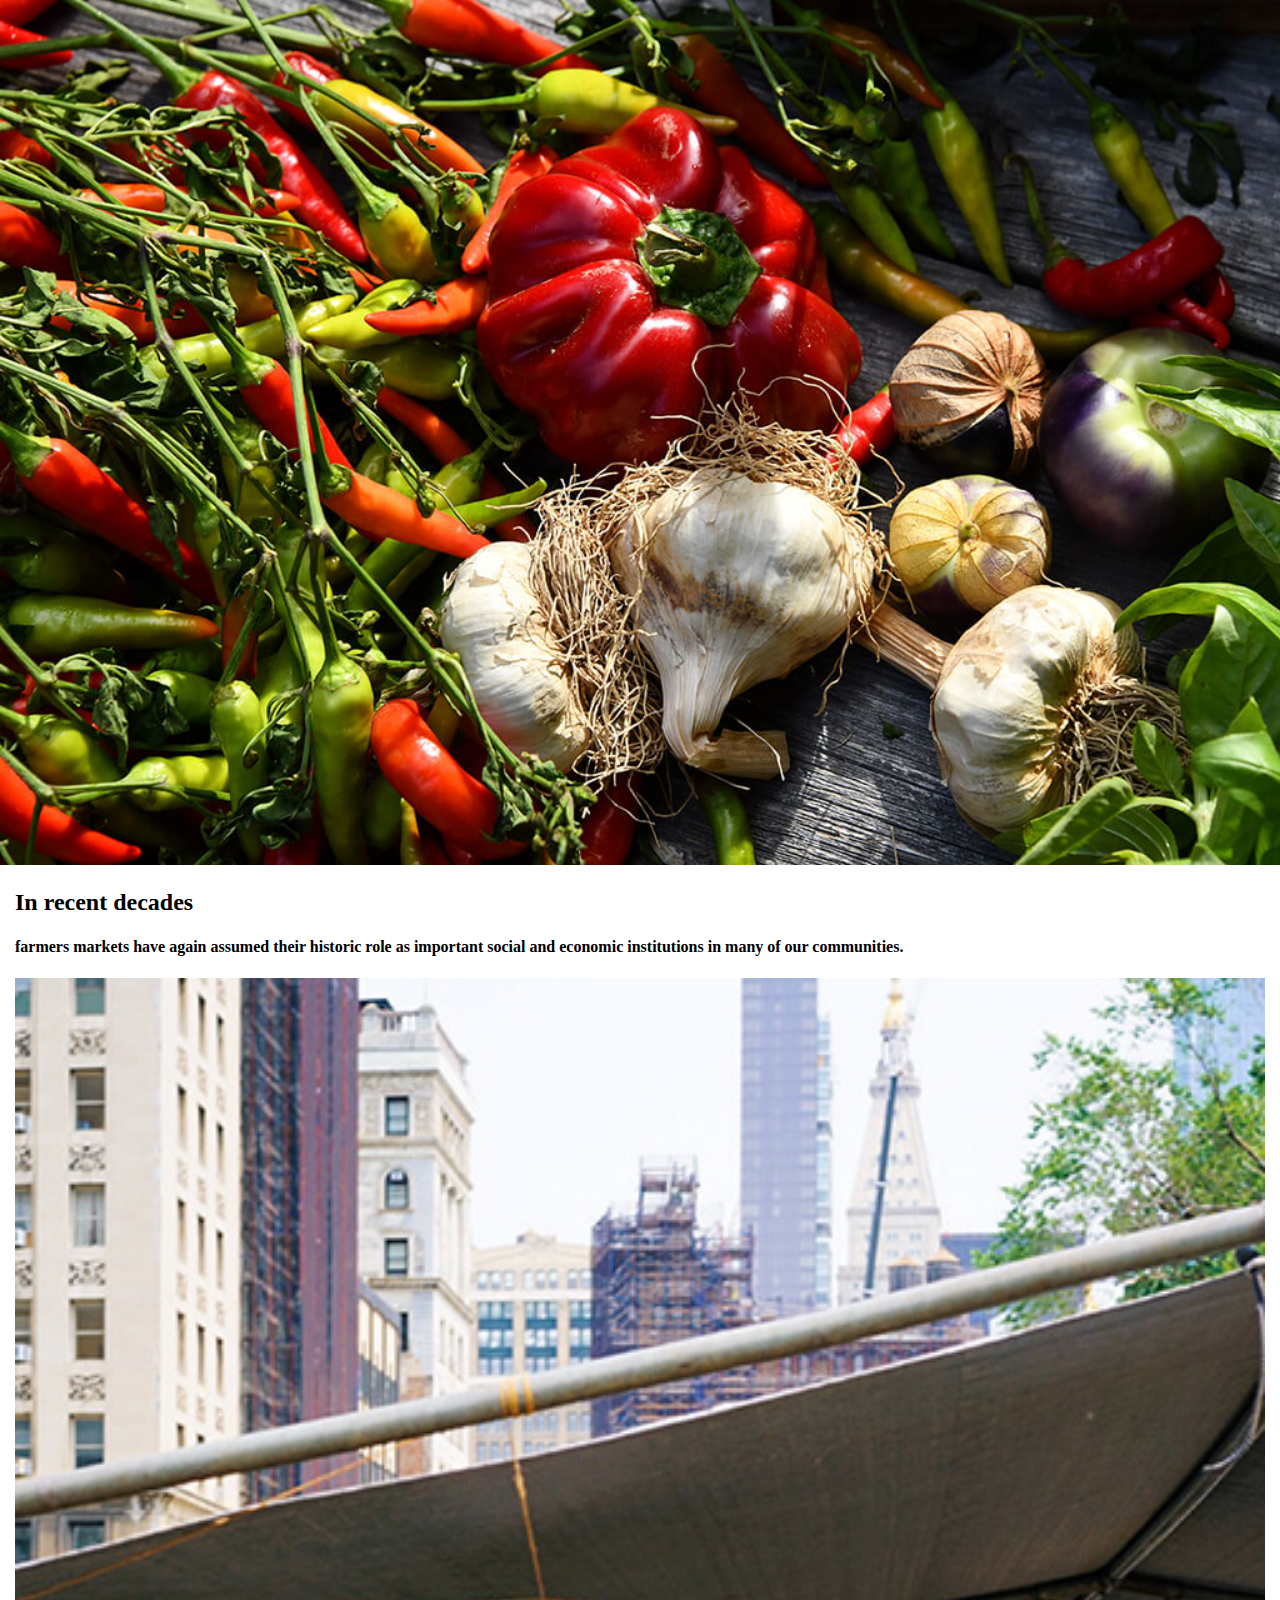
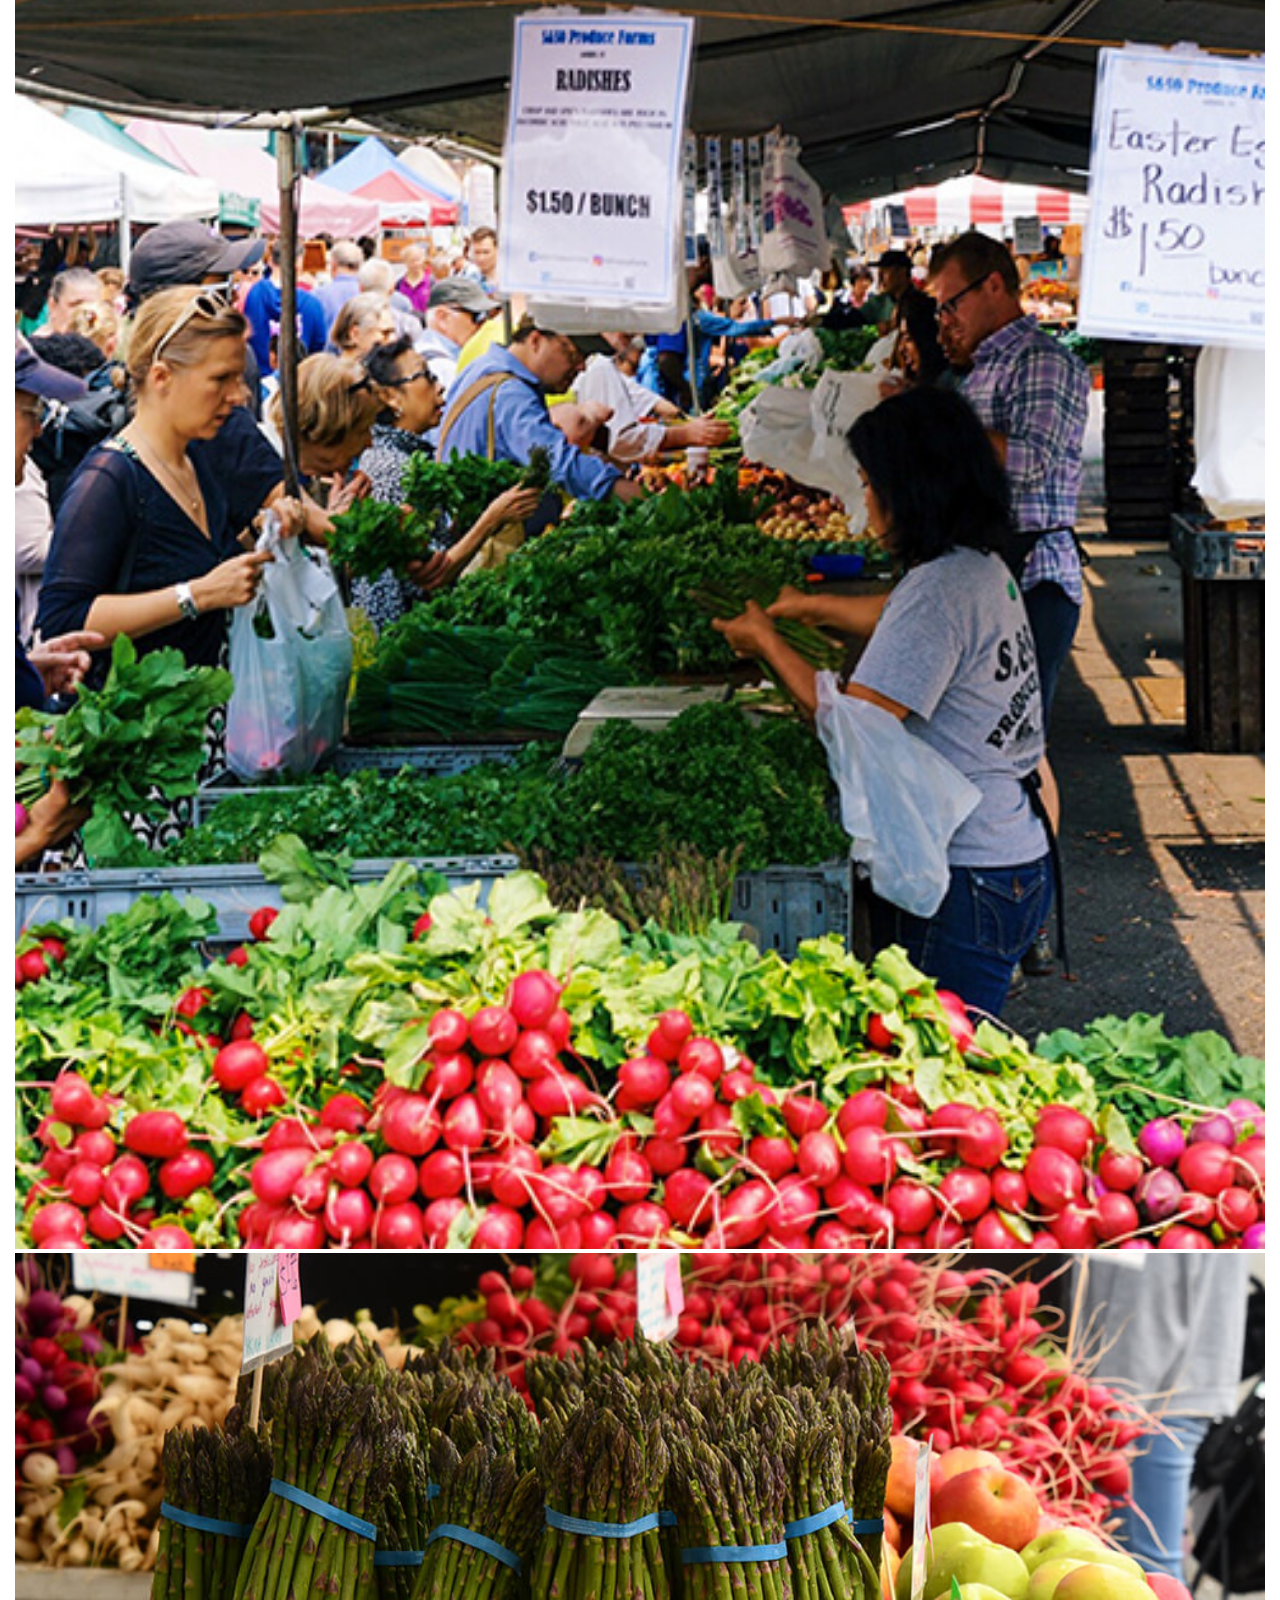
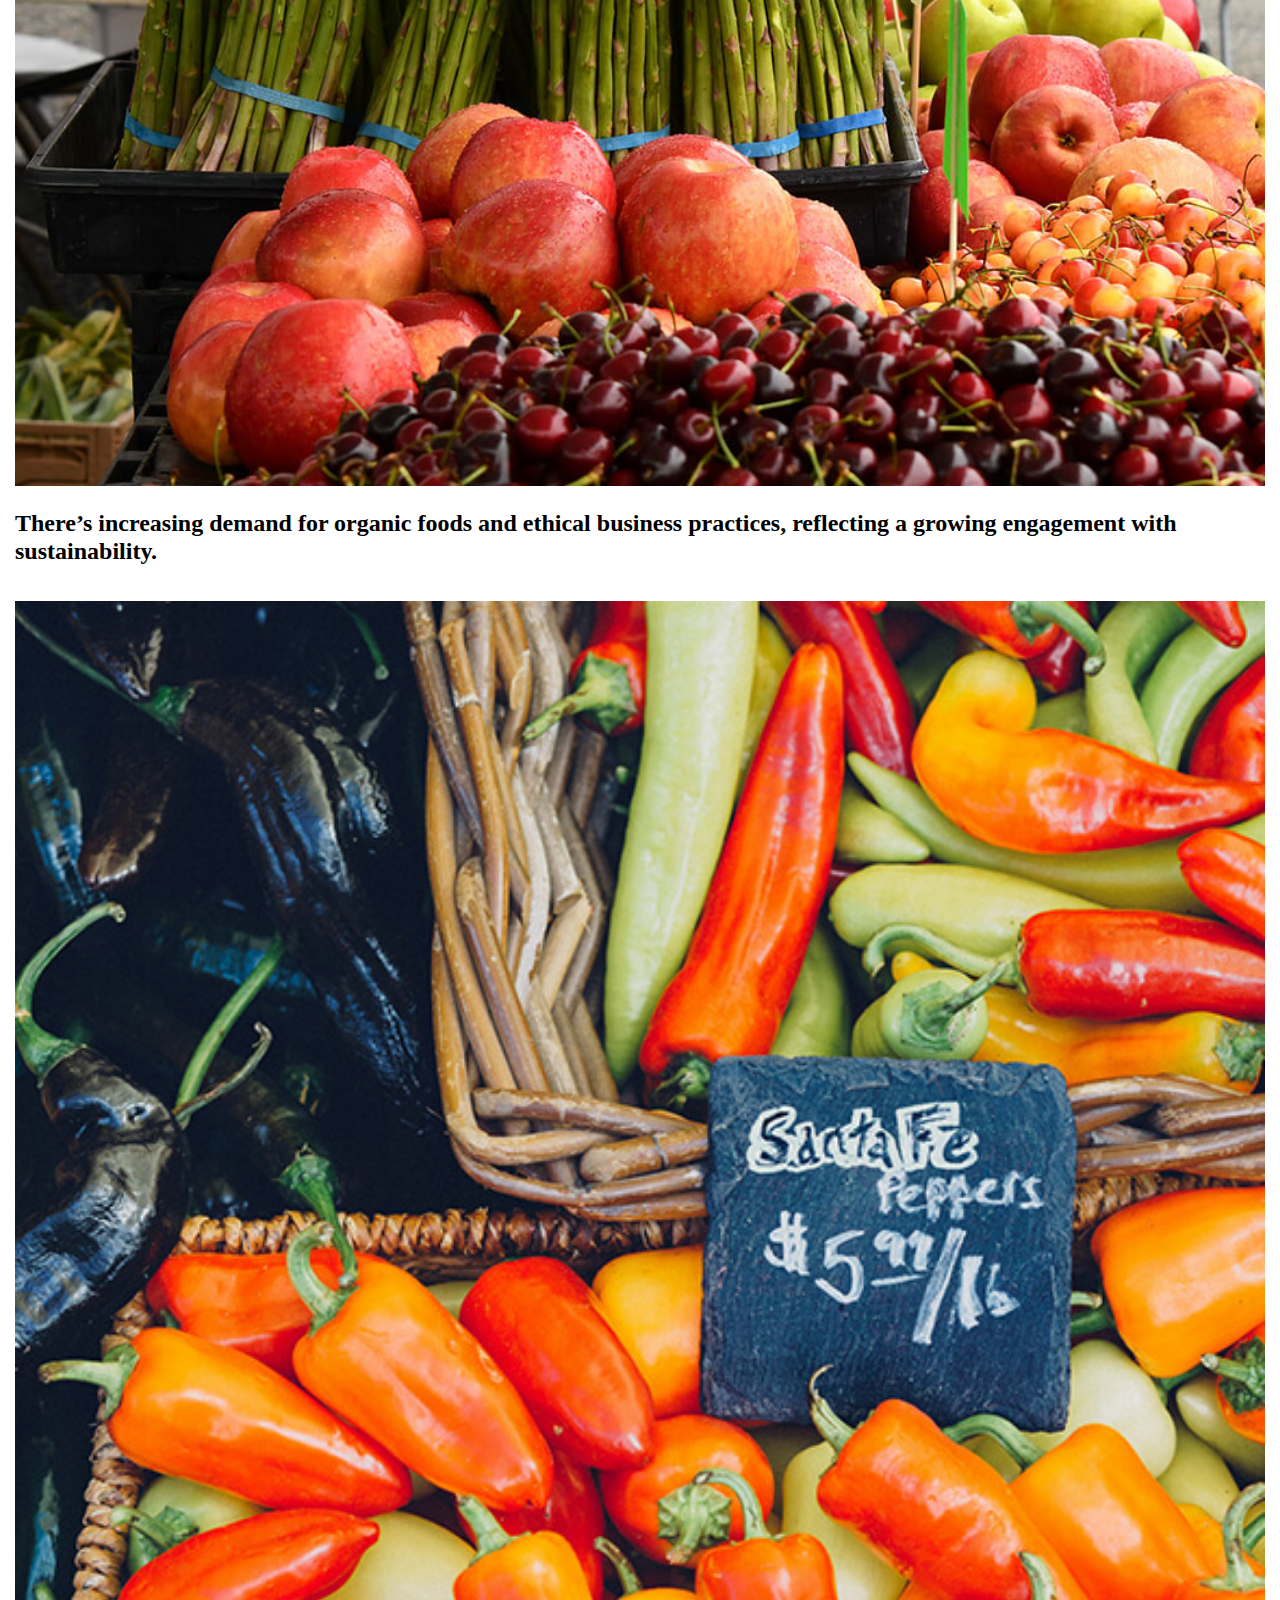
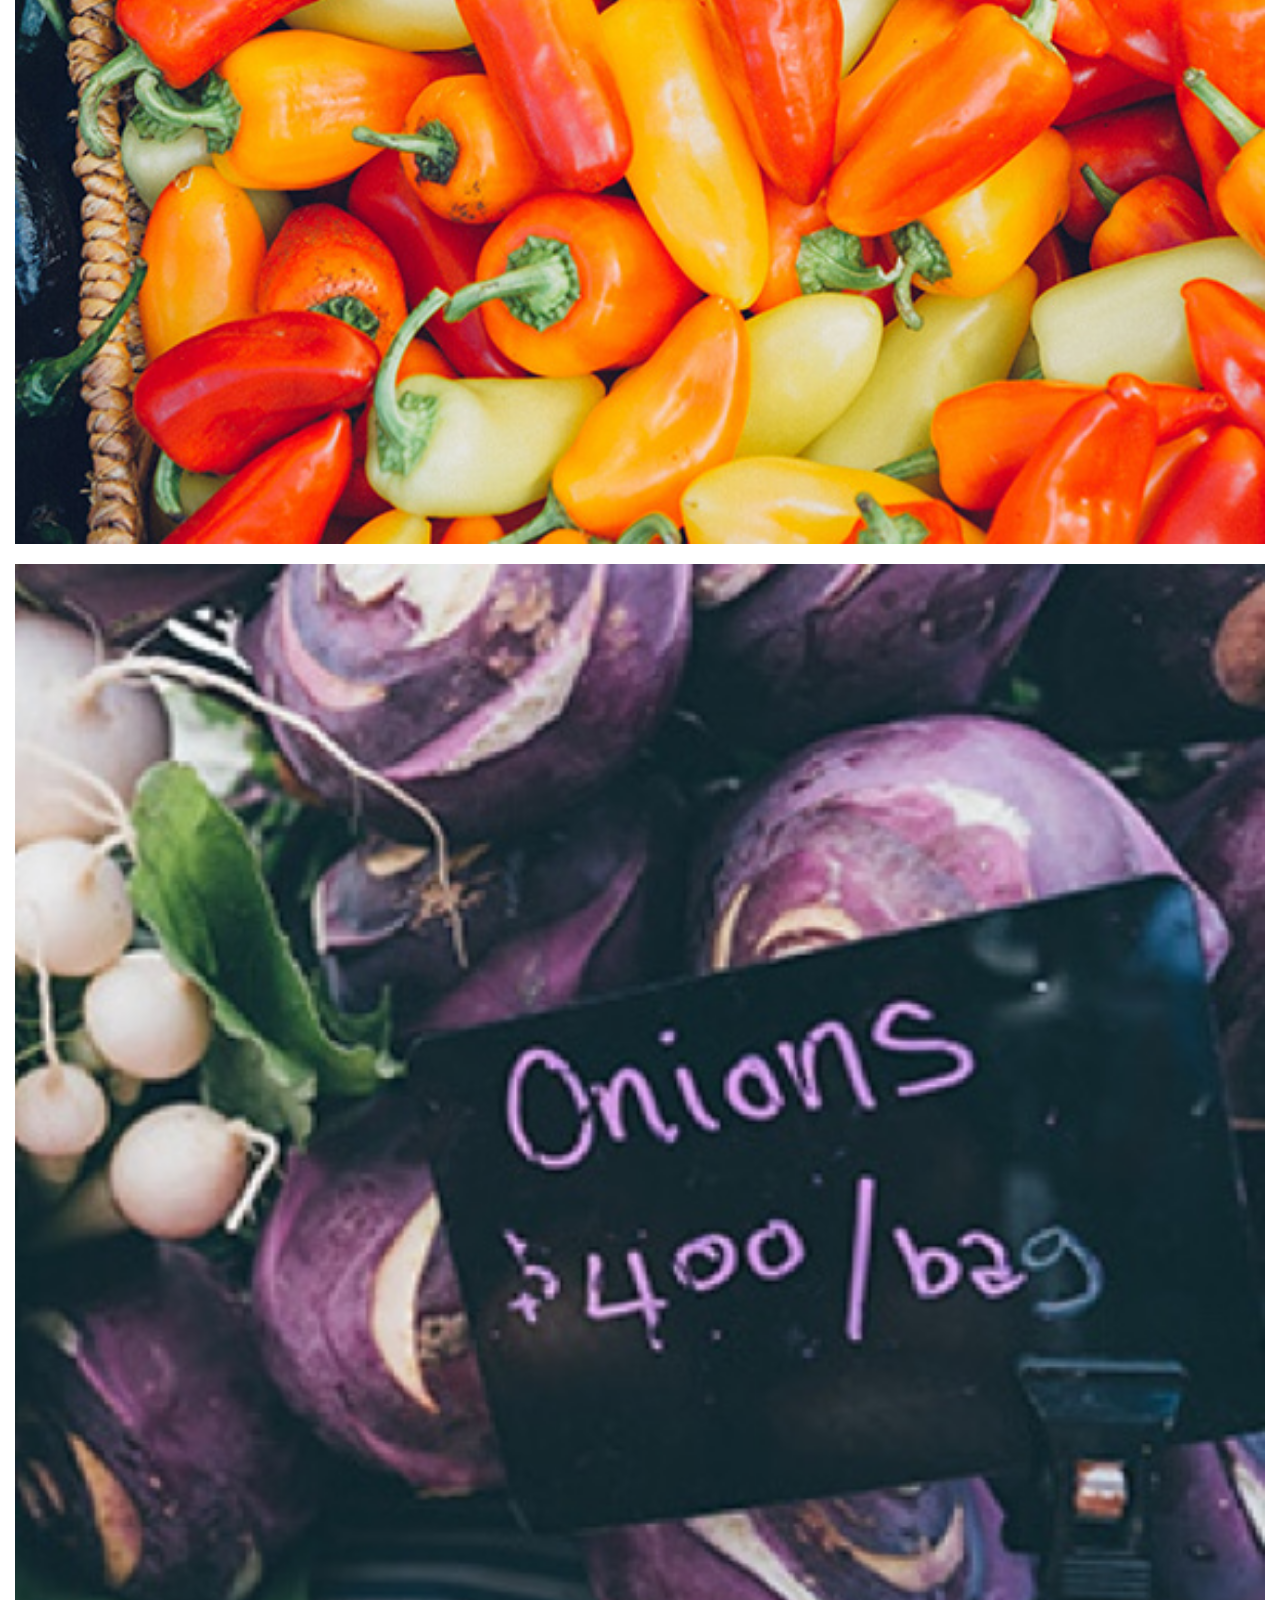
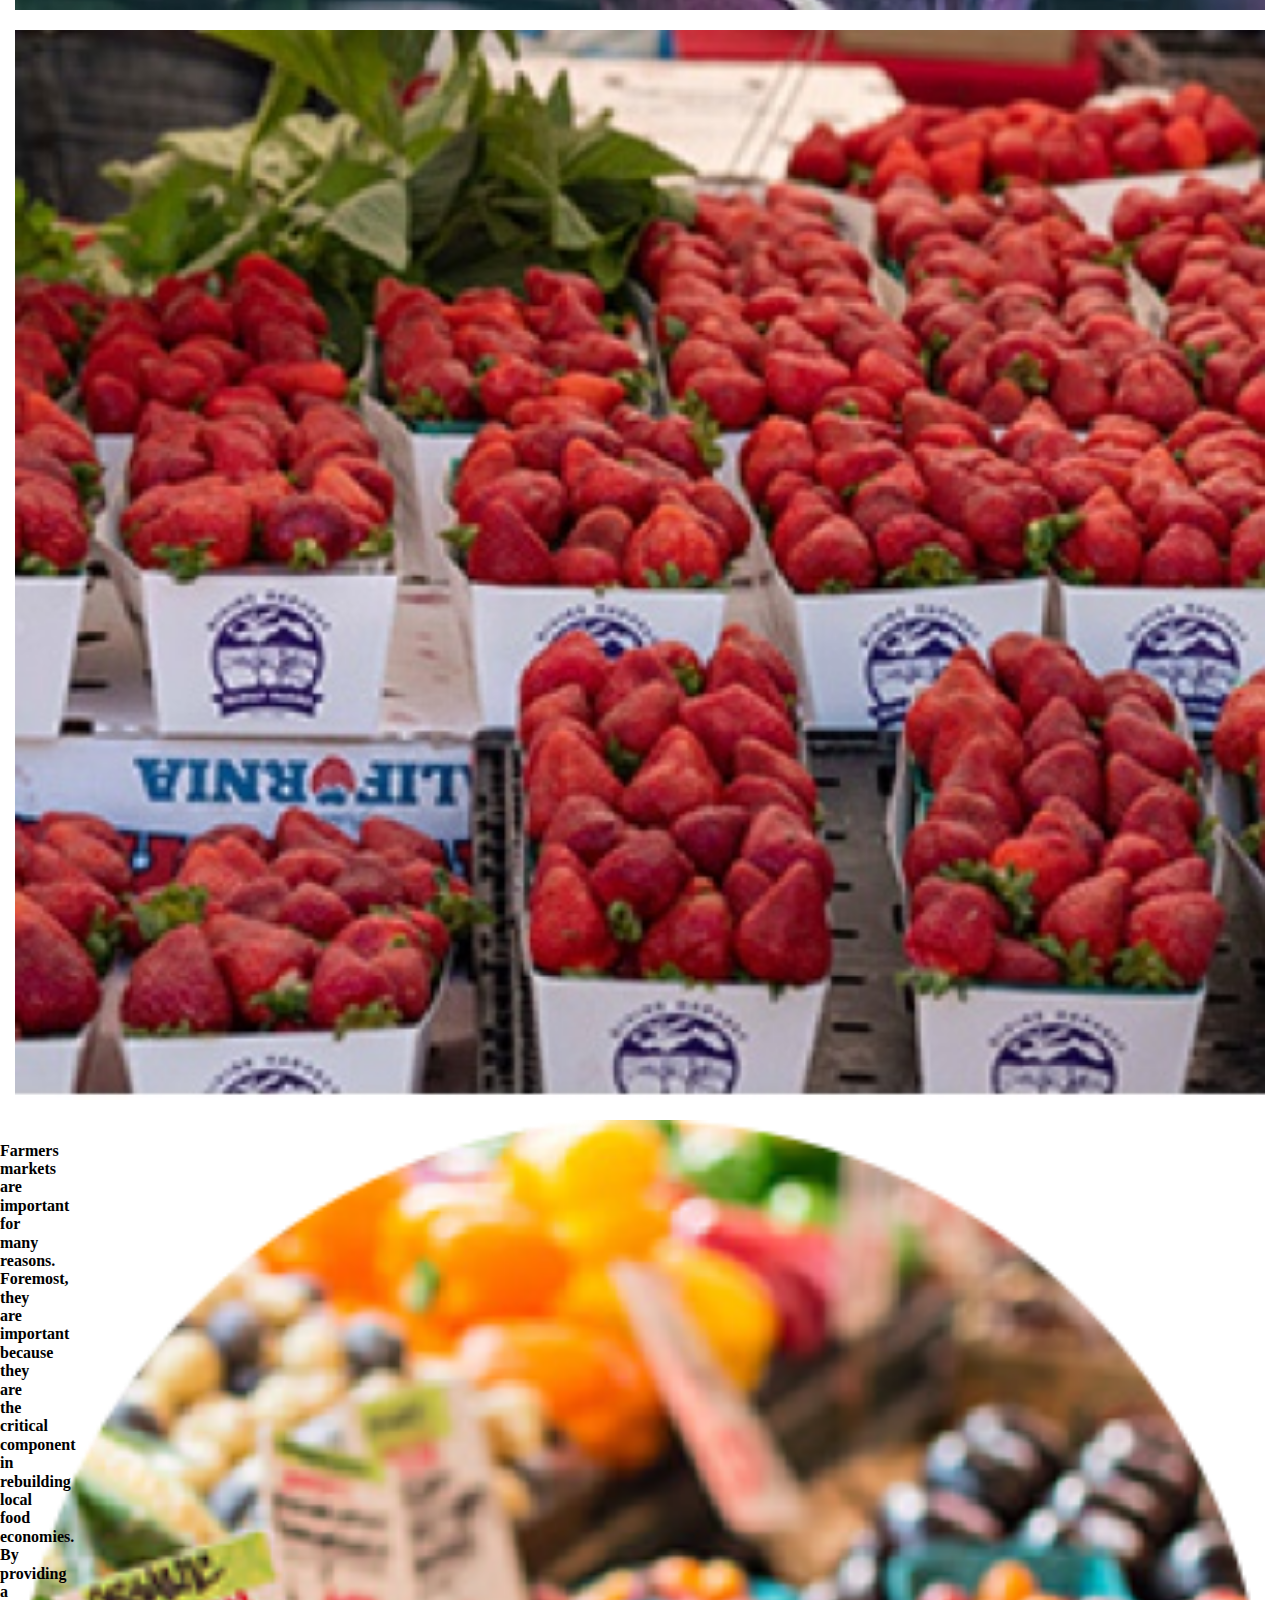
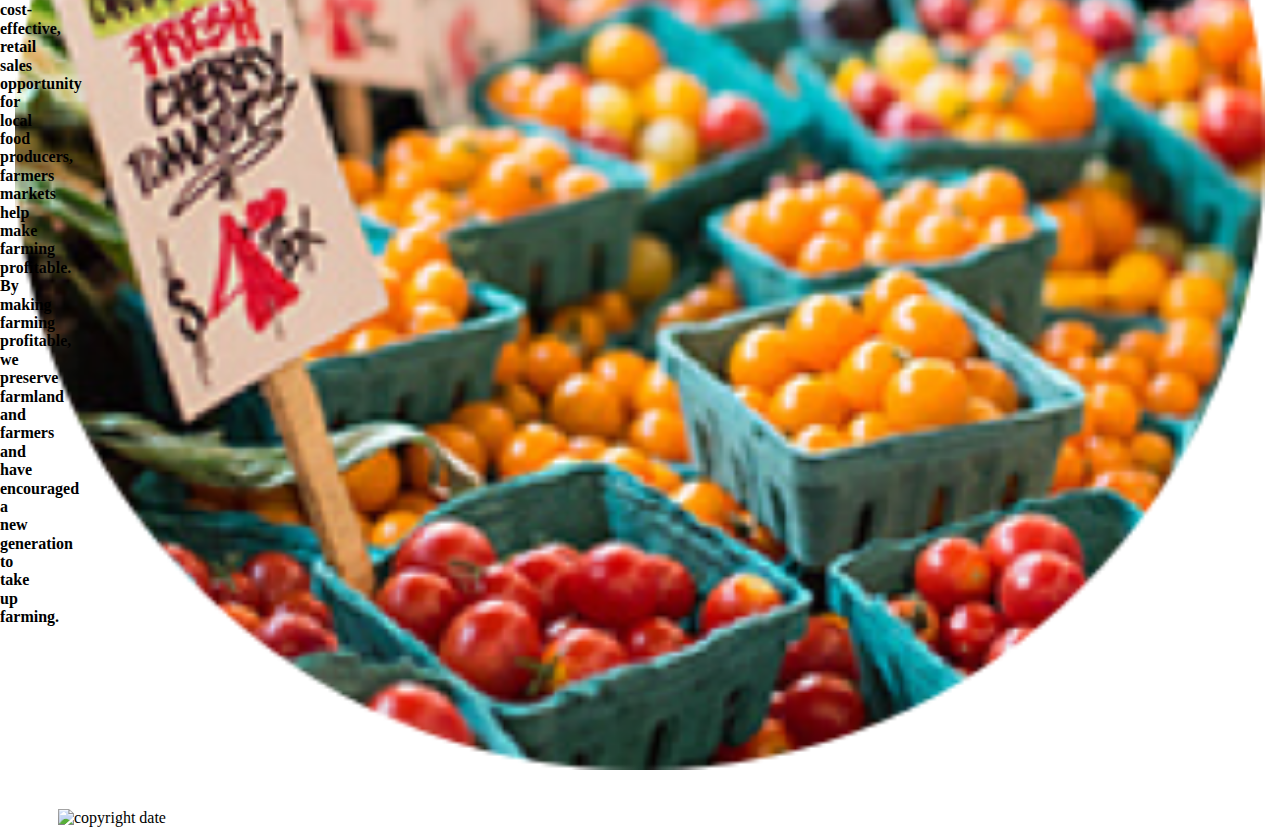
==== deploy/index.html @ 1a835f21 "updated base file" ====
<!DOCTYPE html>
<html lang="en">

<head>
    <meta charset="UTF-8">
    <meta name="viewport" content="width=device-width, initial-scale=1.0">
    <meta http-equiv="X-UA-Compatible" content="ie=edge">
    <link rel="stylesheet" href="css/styles.css">
    <title>Week 2 In-Class Demo</title>
</head>

<body>
    <section id="section-1">
    
            <img src="img/section-1/veggies.png" alt="peppers and onions in box">
    
    </section>
    
    <section id="section-2">
            <div id="section-2-content">
                <section>
                    <h2>In recent decades</h2>
                    <h4>farmers markets have again assumed their historic role as important social and economic institutions in many of our communities.</h4>
                </section>
                <aside>
                    <img src="img/section-2/market.png" alt="people shopping at market">
                </aside>
            </div>
           
        </section>
    <section id="section-3">
                <div id="section-3-content">
                    <aside>
                        <img src="img/section-3/hero.png" alt="asparagus and apples">
                    </aside>
                    <section>
                        <h2>There’s increasing demand for organic foods and ethical business practices, reflecting a growing engagement with sustainability.</h2>
                    </section>
                </div>
               
            </section>
    <section id="section-4">
                    <ul>
                        <li><img src="img/section-4/gallery-1.png" alt="peppers"></li>
                        <li><img src="img/section-4/gallery-2.jpg" alt="onions"></li>
                        <li><img src="img/section-4/gallery-3.jpg" alt="strawberries"></li>
                    </ul>
                
                </section>
    <section id="section-5">
                        <aside id="section-5-content">
                            <img src="img/section-5/circle-mask.png" alt="boxes of tomatoes">
                        </aside>
                        <section>
                            <h4>Farmers markets are important for many reasons.  Foremost, they are important because they are the critical component in rebuilding local food economies. By providing a cost-effective, retail sales opportunity for local food producers, farmers markets help make farming profitable. By making farming profitable, we preserve farmland and farmers and have encouraged a new generation to take up farming.</h4>
                        </section>
                    </section>
    <footer>
                            <img src="img/footer/logo.png" alt="logo">
                            <img src="img/footer/@2020.png" alt="copyright date">
                        </footer>

    <!-- jQuery -->
    <script src="https://ajax.googleapis.com/ajax/libs/jquery/3.4.1/jquery.min.js"></script>
    <!-- Greensock -->
    <script src="https://cdnjs.cloudflare.com/ajax/libs/gsap/3.2.6/gsap.min.js"></script>
    <script src="js/scripts-min.js"></script>
</body>

</html>
---- deploy/css/styles.css ----
/* =============
    Mixins
============= */
/* ---------------- Font Sizing ---------------- */
html {
  font-size: 100%; }

/* ---------------- Media Queries ---------------- */
/* =============
    Variables
============= */
/*! normalize.css v8.0.1 | MIT License | github.com/necolas/normalize.css */
/* Document
   ========================================================================== */
/**
 * 1. Correct the line height in all browsers.
 * 2. Prevent adjustments of font size after orientation changes in iOS.
 */
html {
  line-height: 1.15;
  /* 1 */
  -webkit-text-size-adjust: 100%;
  /* 2 */ }

/* Sections
   ========================================================================== */
/**
 * Remove the margin in all browsers.
 */
body {
  margin: 0; }

/**
 * Render the `main` element consistently in IE.
 */
main {
  display: block; }

/**
 * Correct the font size and margin on `h1` elements within `section` and
 * `article` contexts in Chrome, Firefox, and Safari.
 */
h1 {
  font-size: 2em;
  margin: 0.67em 0; }

/* Grouping content
   ========================================================================== */
/**
 * 1. Add the correct box sizing in Firefox.
 * 2. Show the overflow in Edge and IE.
 */
hr {
  box-sizing: content-box;
  /* 1 */
  height: 0;
  /* 1 */
  overflow: visible;
  /* 2 */ }

/**
 * 1. Correct the inheritance and scaling of font size in all browsers.
 * 2. Correct the odd `em` font sizing in all browsers.
 */
pre {
  font-family: monospace, monospace;
  /* 1 */
  font-size: 1em;
  /* 2 */ }

/* Text-level semantics
   ========================================================================== */
/**
 * Remove the gray background on active links in IE 10.
 */
a {
  background-color: transparent; }

/**
 * 1. Remove the bottom border in Chrome 57-
 * 2. Add the correct text decoration in Chrome, Edge, IE, Opera, and Safari.
 */
abbr[title] {
  border-bottom: none;
  /* 1 */
  text-decoration: underline;
  /* 2 */
  text-decoration: underline dotted;
  /* 2 */ }

/**
 * Add the correct font weight in Chrome, Edge, and Safari.
 */
b,
strong {
  font-weight: bolder; }

/**
 * 1. Correct the inheritance and scaling of font size in all browsers.
 * 2. Correct the odd `em` font sizing in all browsers.
 */
code,
kbd,
samp {
  font-family: monospace, monospace;
  /* 1 */
  font-size: 1em;
  /* 2 */ }

/**
 * Add the correct font size in all browsers.
 */
small {
  font-size: 80%; }

/**
 * Prevent `sub` and `sup` elements from affecting the line height in
 * all browsers.
 */
sub,
sup {
  font-size: 75%;
  line-height: 0;
  position: relative;
  vertical-align: baseline; }

sub {
  bottom: -0.25em; }

sup {
  top: -0.5em; }

/* Embedded content
   ========================================================================== */
/**
 * Remove the border on images inside links in IE 10.
 */
img {
  border-style: none; }

/* Forms
   ========================================================================== */
/**
 * 1. Change the font styles in all browsers.
 * 2. Remove the margin in Firefox and Safari.
 */
button,
input,
optgroup,
select,
textarea {
  font-family: inherit;
  /* 1 */
  font-size: 100%;
  /* 1 */
  line-height: 1.15;
  /* 1 */
  margin: 0;
  /* 2 */ }

/**
 * Show the overflow in IE.
 * 1. Show the overflow in Edge.
 */
button,
input {
  /* 1 */
  overflow: visible; }

/**
 * Remove the inheritance of text transform in Edge, Firefox, and IE.
 * 1. Remove the inheritance of text transform in Firefox.
 */
button,
select {
  /* 1 */
  text-transform: none; }

/**
 * Correct the inability to style clickable types in iOS and Safari.
 */
button,
[type="button"],
[type="reset"],
[type="submit"] {
  -webkit-appearance: button; }

/**
 * Remove the inner border and padding in Firefox.
 */
button::-moz-focus-inner,
[type="button"]::-moz-focus-inner,
[type="reset"]::-moz-focus-inner,
[type="submit"]::-moz-focus-inner {
  border-style: none;
  padding: 0; }

/**
 * Restore the focus styles unset by the previous rule.
 */
button:-moz-focusring,
[type="button"]:-moz-focusring,
[type="reset"]:-moz-focusring,
[type="submit"]:-moz-focusring {
  outline: 1px dotted ButtonText; }

/**
 * Correct the padding in Firefox.
 */
fieldset {
  padding: 0.35em 0.75em 0.625em; }

/**
 * 1. Correct the text wrapping in Edge and IE.
 * 2. Correct the color inheritance from `fieldset` elements in IE.
 * 3. Remove the padding so developers are not caught out when they zero out
 *    `fieldset` elements in all browsers.
 */
legend {
  box-sizing: border-box;
  /* 1 */
  color: inherit;
  /* 2 */
  display: table;
  /* 1 */
  max-width: 100%;
  /* 1 */
  padding: 0;
  /* 3 */
  white-space: normal;
  /* 1 */ }

/**
 * Add the correct vertical alignment in Chrome, Firefox, and Opera.
 */
progress {
  vertical-align: baseline; }

/**
 * Remove the default vertical scrollbar in IE 10+.
 */
textarea {
  overflow: auto; }

/**
 * 1. Add the correct box sizing in IE 10.
 * 2. Remove the padding in IE 10.
 */
[type="checkbox"],
[type="radio"] {
  box-sizing: border-box;
  /* 1 */
  padding: 0;
  /* 2 */ }

/**
 * Correct the cursor style of increment and decrement buttons in Chrome.
 */
[type="number"]::-webkit-inner-spin-button,
[type="number"]::-webkit-outer-spin-button {
  height: auto; }

/**
 * 1. Correct the odd appearance in Chrome and Safari.
 * 2. Correct the outline style in Safari.
 */
[type="search"] {
  -webkit-appearance: textfield;
  /* 1 */
  outline-offset: -2px;
  /* 2 */ }

/**
 * Remove the inner padding in Chrome and Safari on macOS.
 */
[type="search"]::-webkit-search-decoration {
  -webkit-appearance: none; }

/**
 * 1. Correct the inability to style clickable types in iOS and Safari.
 * 2. Change font properties to `inherit` in Safari.
 */
::-webkit-file-upload-button {
  -webkit-appearance: button;
  /* 1 */
  font: inherit;
  /* 2 */ }

/* Interactive
   ========================================================================== */
/*
 * Add the correct display in Edge, IE 10+, and Firefox.
 */
details {
  display: block; }

/*
 * Add the correct display in all browsers.
 */
summary {
  display: list-item; }

/* Misc
   ========================================================================== */
/**
 * Add the correct display in IE 10+.
 */
template {
  display: none; }

/**
 * Add the correct display in IE 10.
 */
[hidden] {
  display: none; }

/* =============
    Base
============= */
ul {
  padding: 0; }
  ul li {
    list-style: none; }

/* =============
    Typography
============= */
/* =============
    Buttons
============= */
/* =============
    Forms
============= */
[type='text'], [type='password'], [type='date'], [type='datetime'], [type='datetime-local'], [type='month'], [type='week'], [type='email'], [type='number'], [type='search'], [type='tel'], [type='time'], [type='url'], [type='color'], textarea {
  box-shadow: none; }

[type='text']:focus, [type='password']:focus, [type='date']:focus, [type='datetime']:focus, [type='datetime-local']:focus, [type='month']:focus, [type='week']:focus, [type='email']:focus, [type='number']:focus, [type='search']:focus, [type='tel']:focus, [type='time']:focus, [type='url']:focus, [type='color']:focus, textarea:focus {
  box-shadow: none; }

input[type=text],
input[type=email],
input[type=password],
textarea {
  -webkit-appearance: none; }

/* =============
    Navigation
============= */
/* =============
    Header
============= */
/* =============
    Footer
============= */
/* =============
    Section 1
============= */
#section-1 img {
  width: 100%; }

/* =============
    Section 2
============= */
#section-2 {
  display: grid;
  grid-template-columns: 15px auto 15px;
  grid-template-areas: ". section-2 ."; }
  #section-2 aside img {
    width: 100%; }
  #section-2 #section-2-content {
    grid-area: section-2; }

/* =============
    Section 3
============= */
#section-3 {
  display: grid;
  grid-template-columns: 15px auto 15px;
  grid-template-areas: ". section-3 ."; }
  #section-3 aside img {
    width: 100%; }
  #section-3 #section-3-content {
    grid-area: section-3; }

/* =============
    Section 4
============= */
#section-4 {
  display: grid;
  grid-template-columns: 15px auto 15px;
  grid-template-areas: ". section-4 ."; }
  #section-4 ul {
    grid-area: section-4;
    display: grid;
    gap: 15px; }
    #section-4 ul li img {
      width: 100%; }

/* =============
    Section 5
============= */
#section-5 {
  display: grid;
  grid-template-columns: 15px auto 15px;
  grid-template-areas: ". section-5 ."; }
  #section-5 aside img {
    width: 100%; }
  #section-5 #section-5-content {
    grid-area: section-5; }
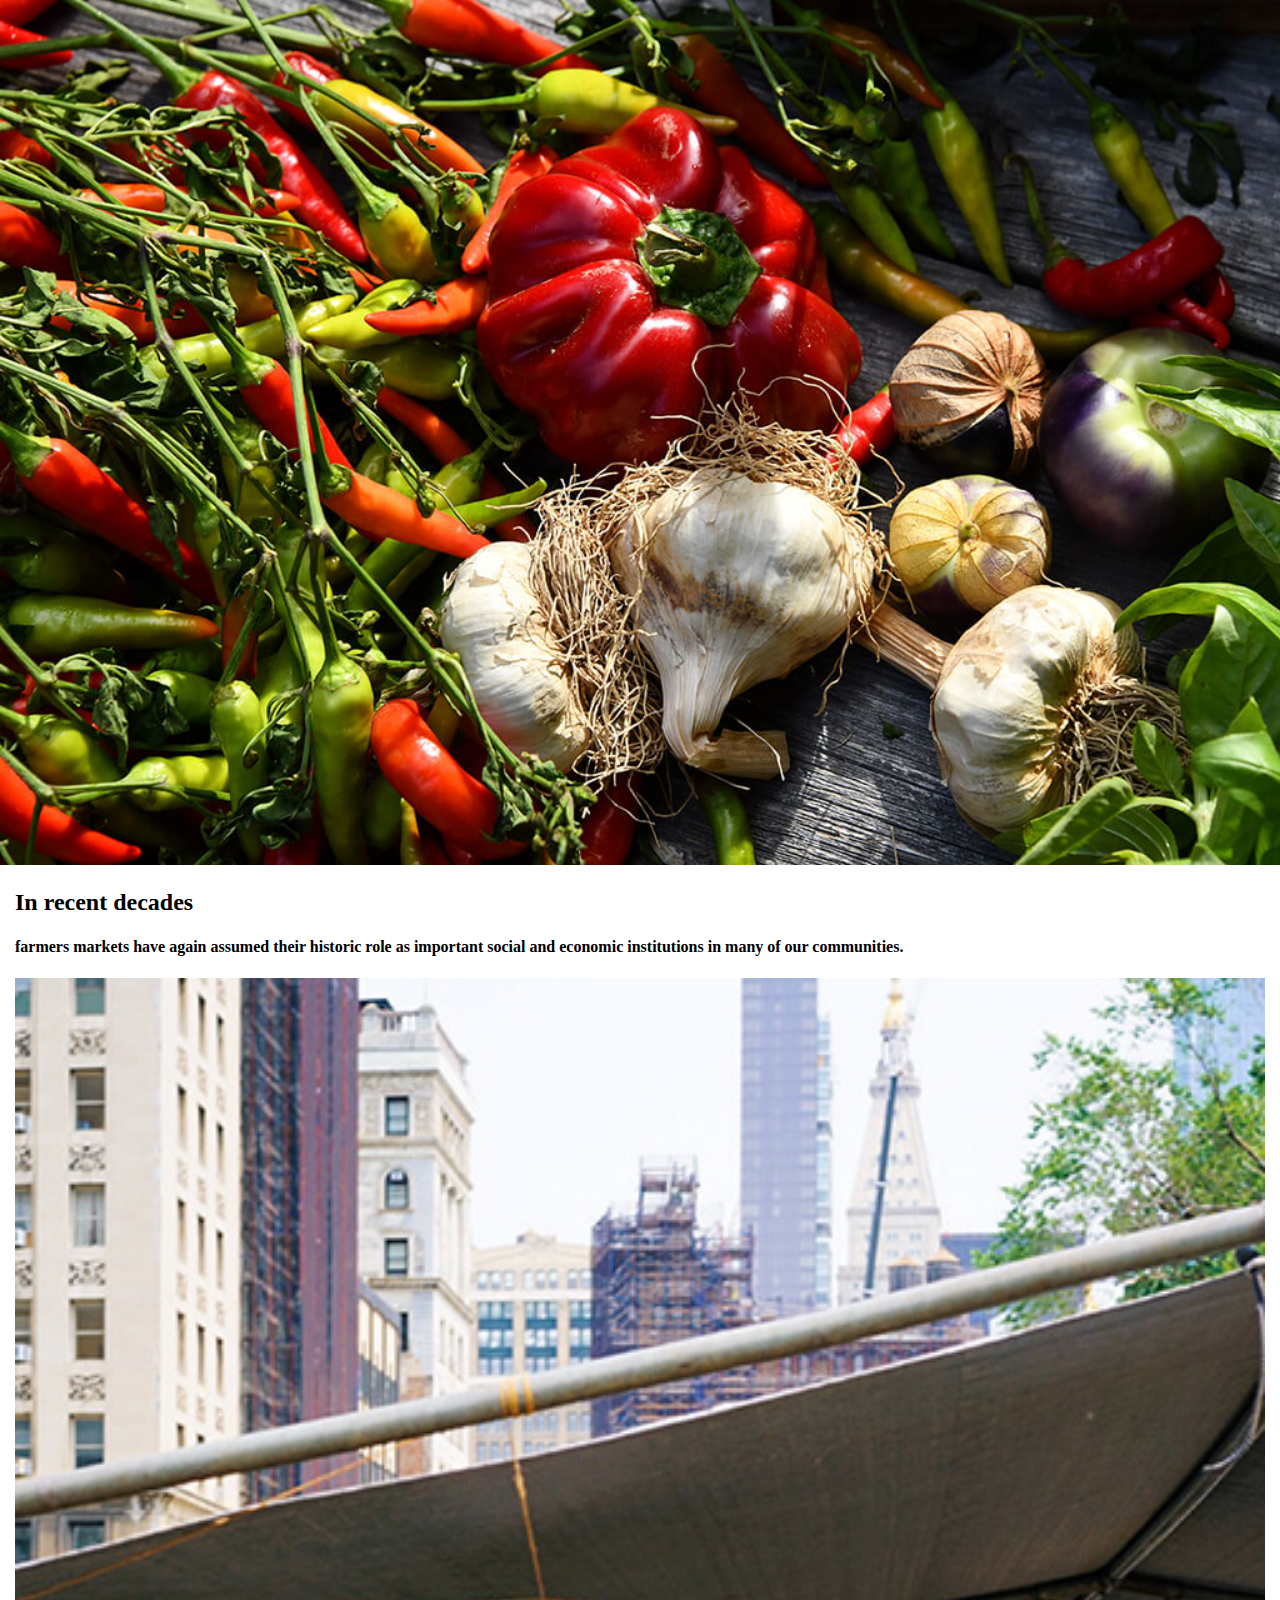
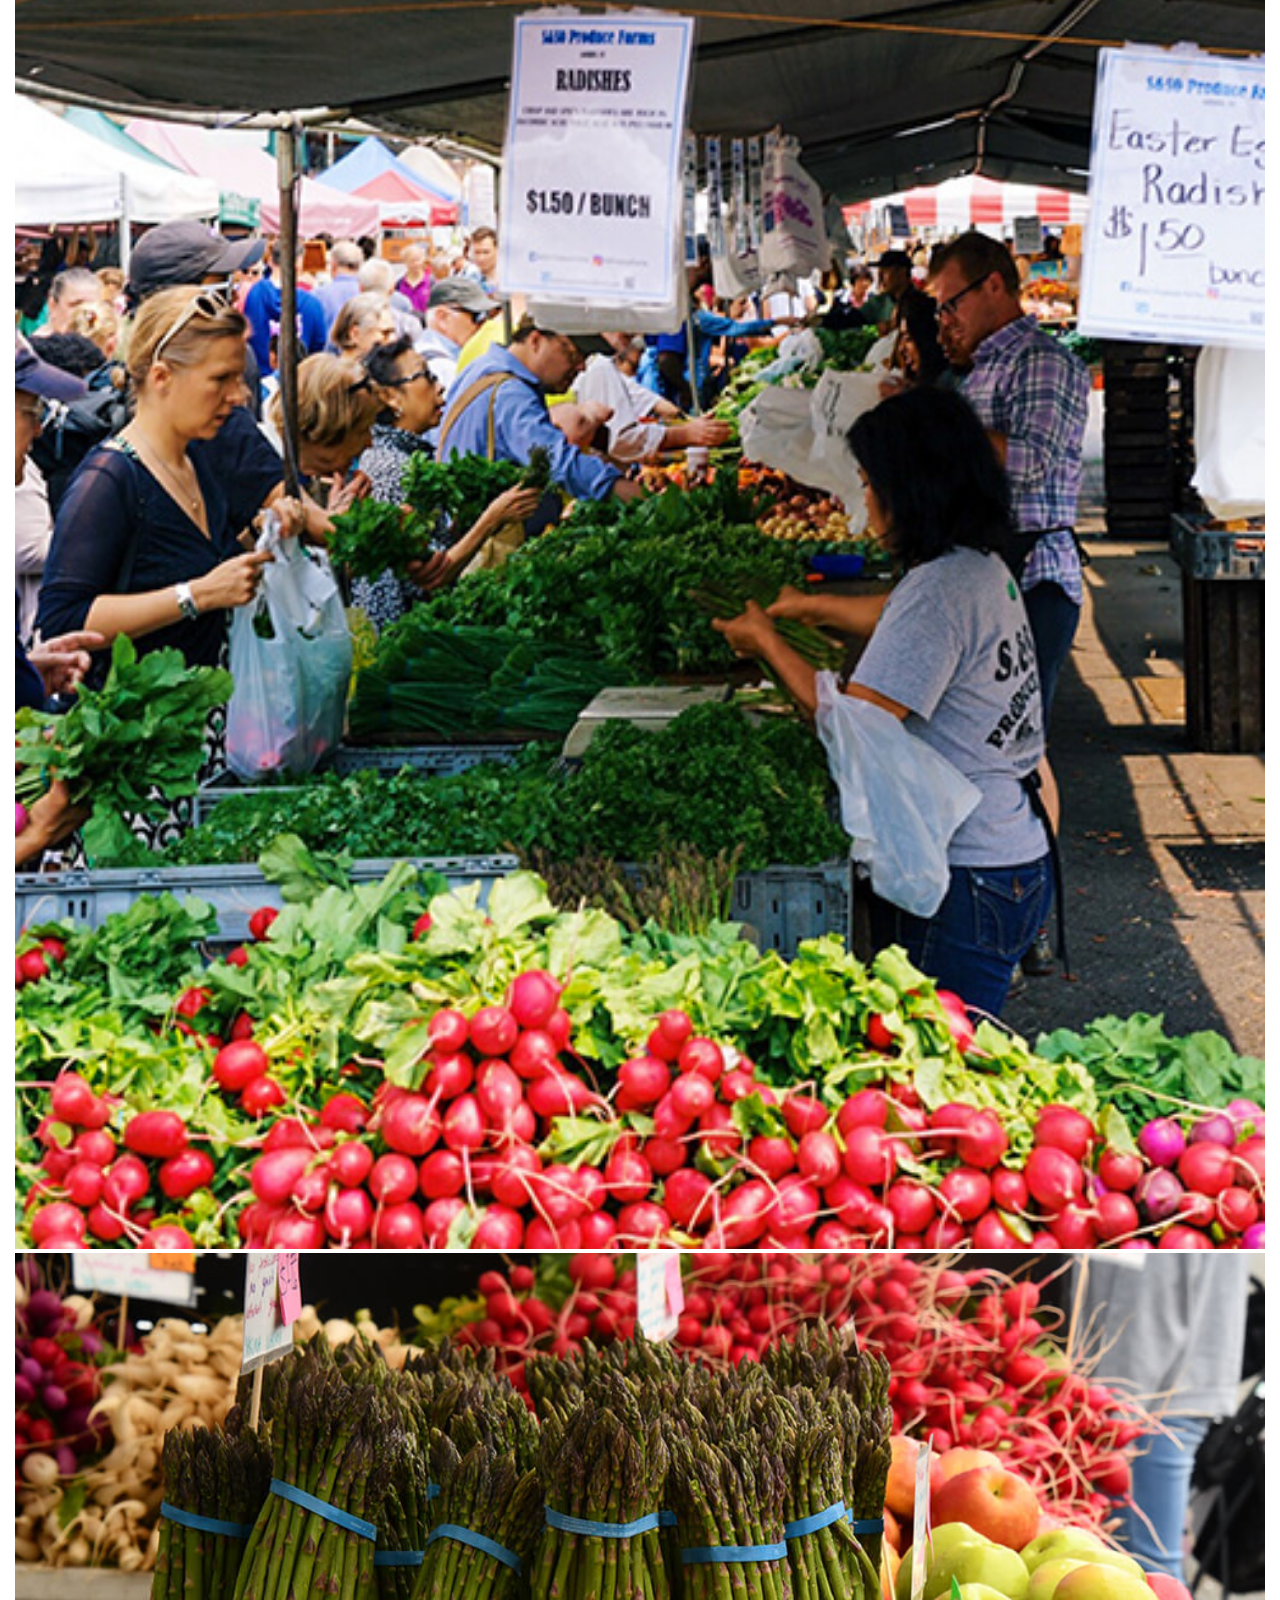
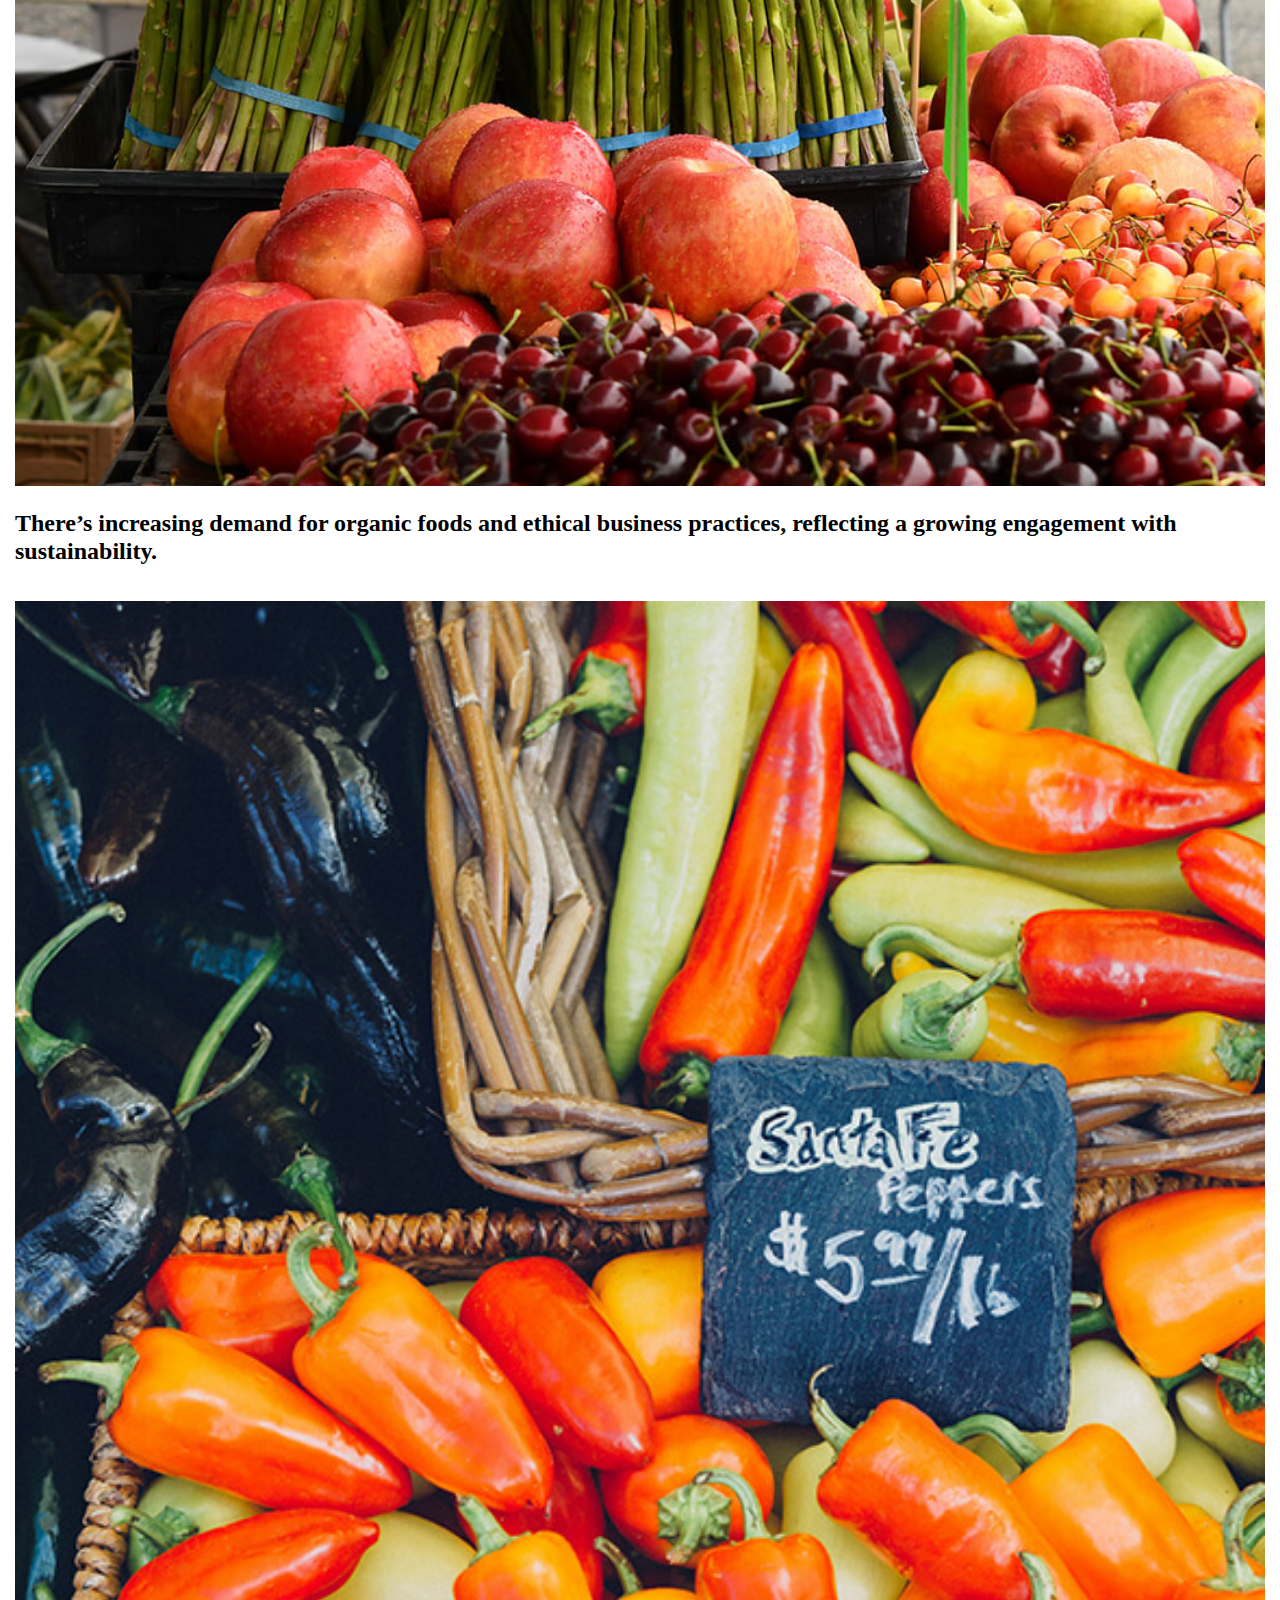
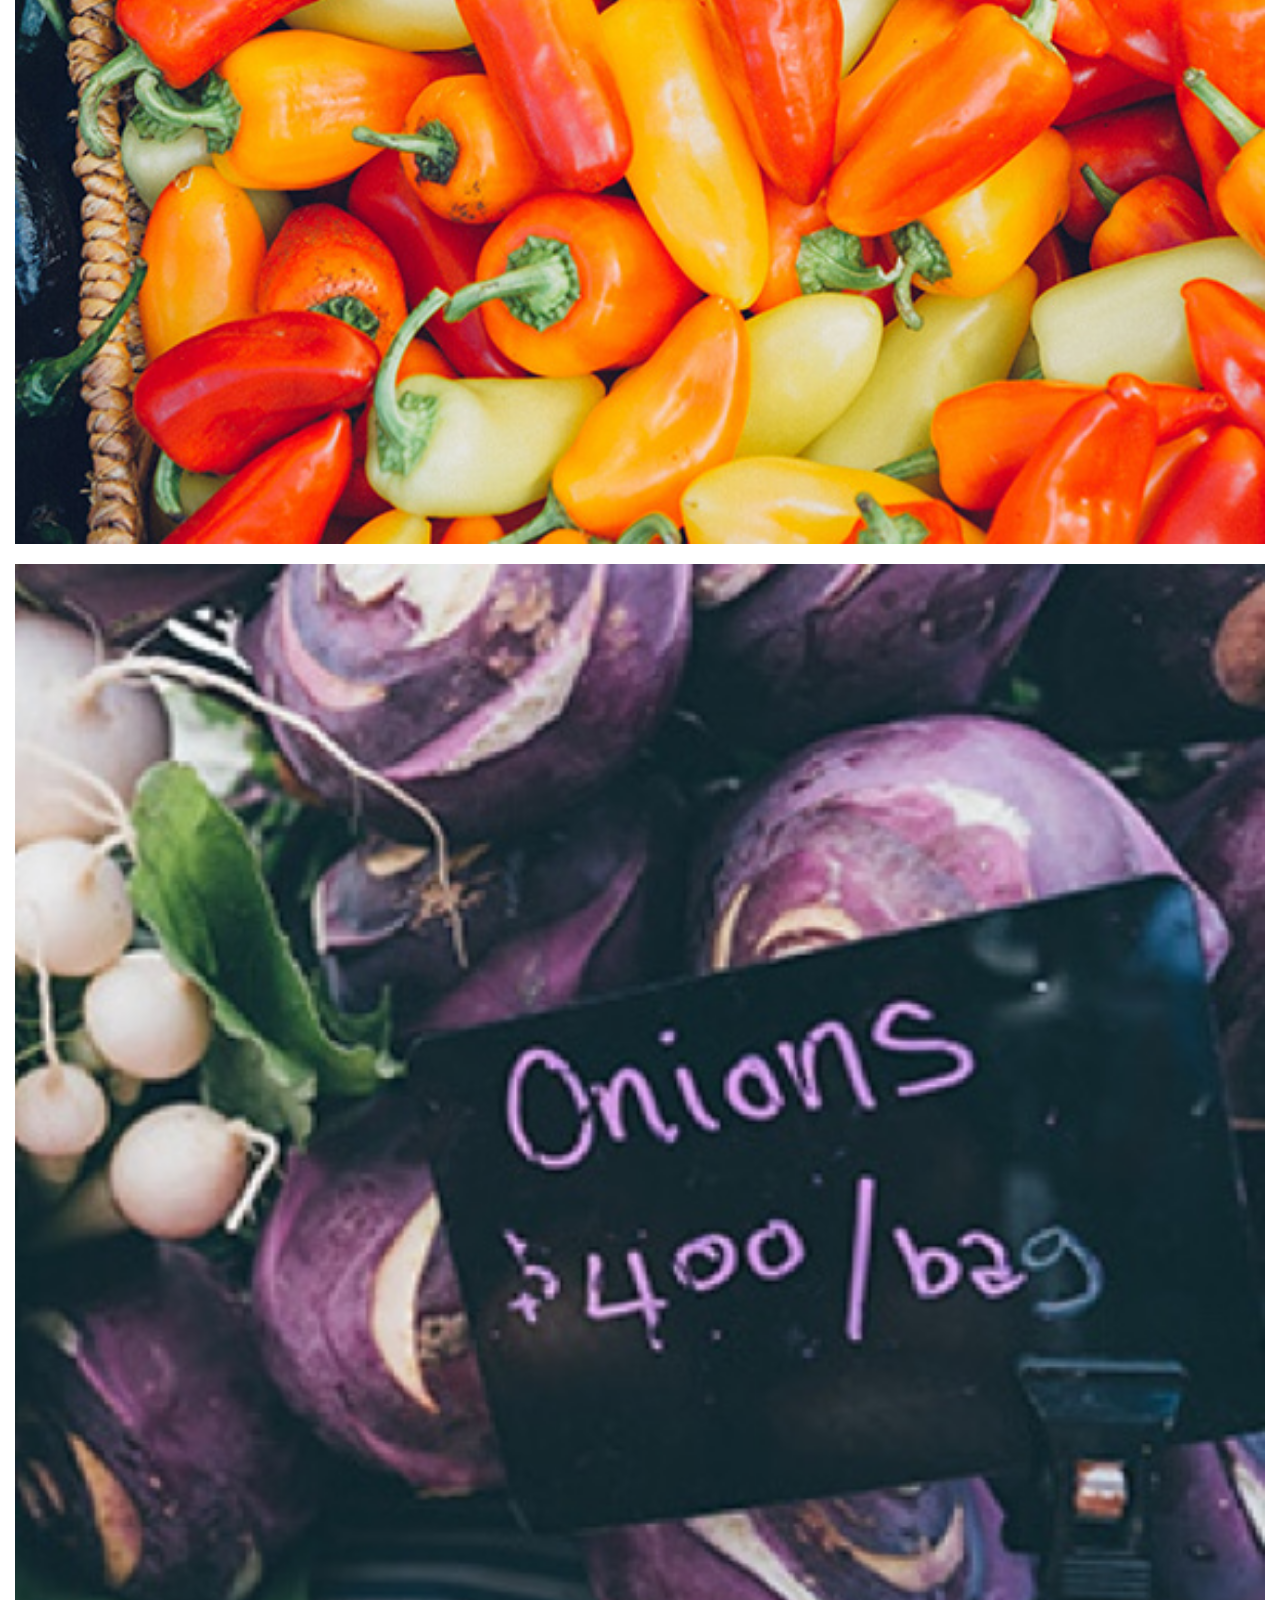
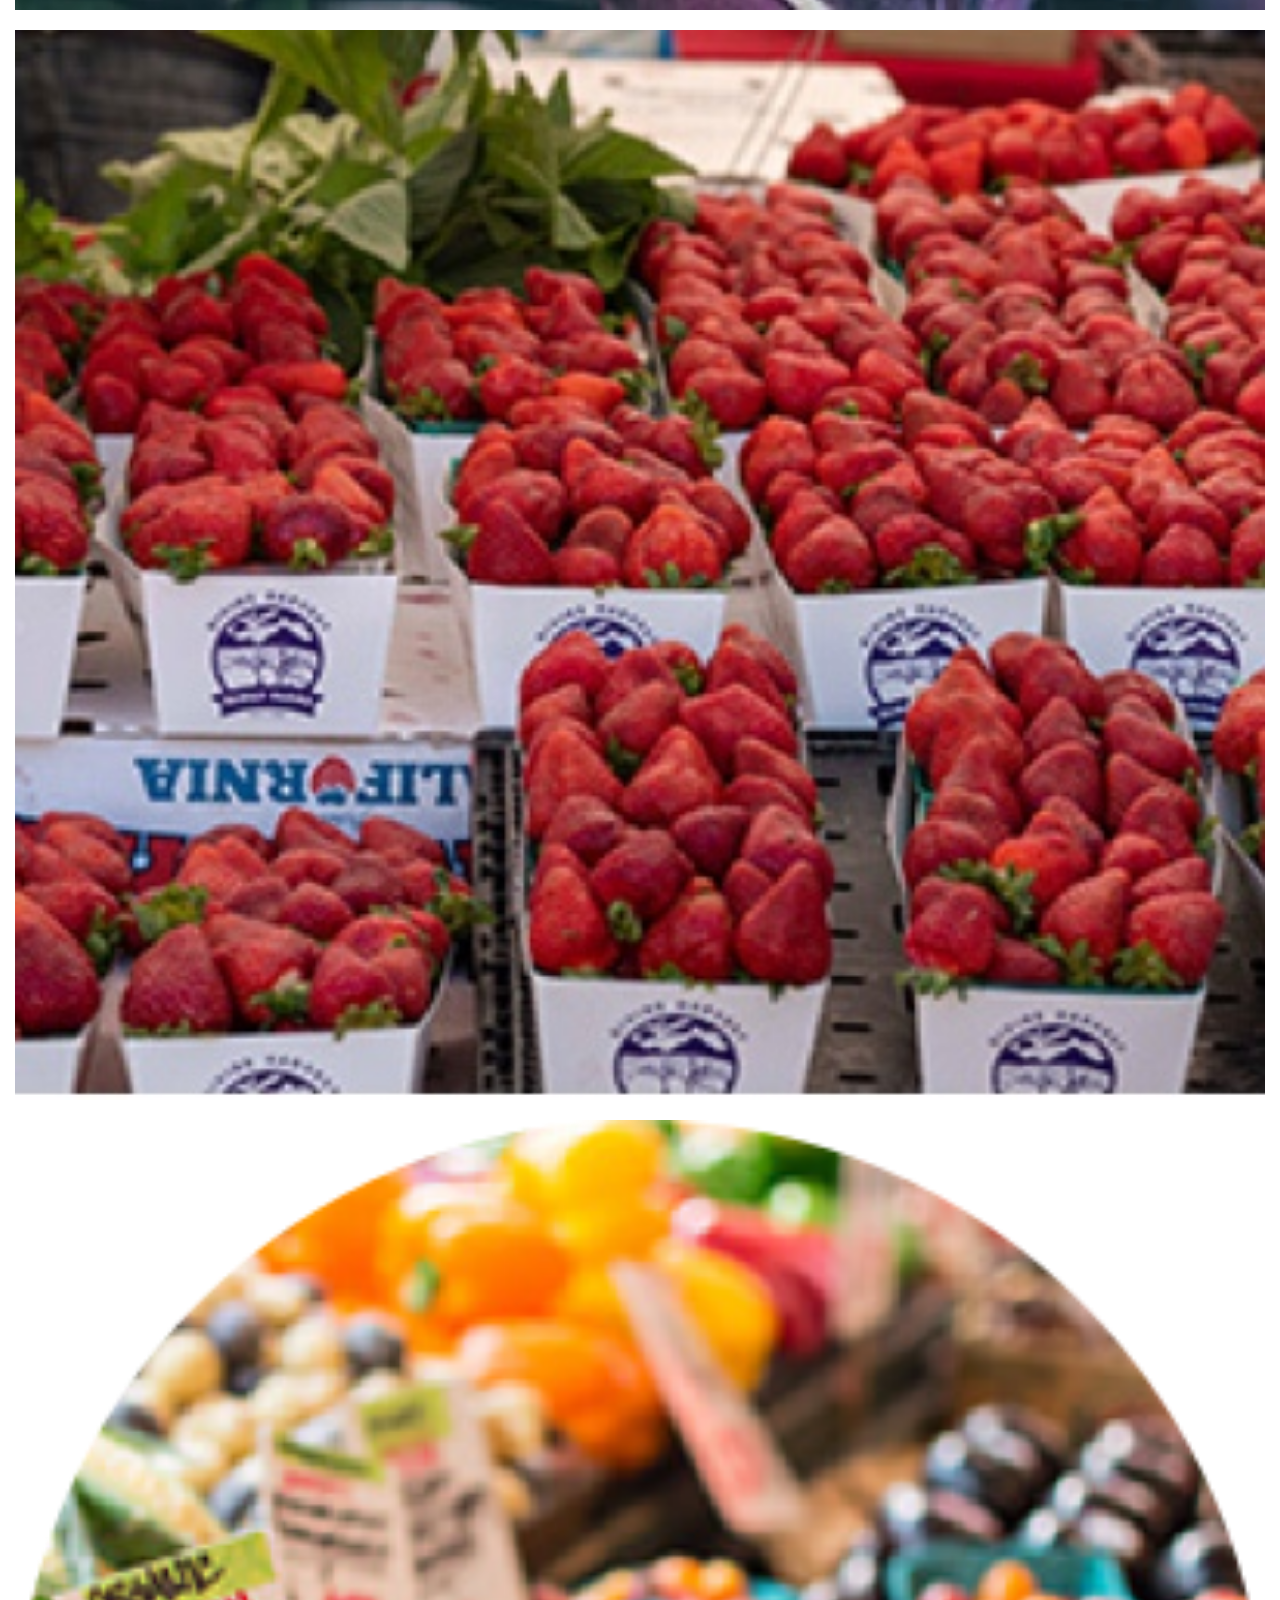
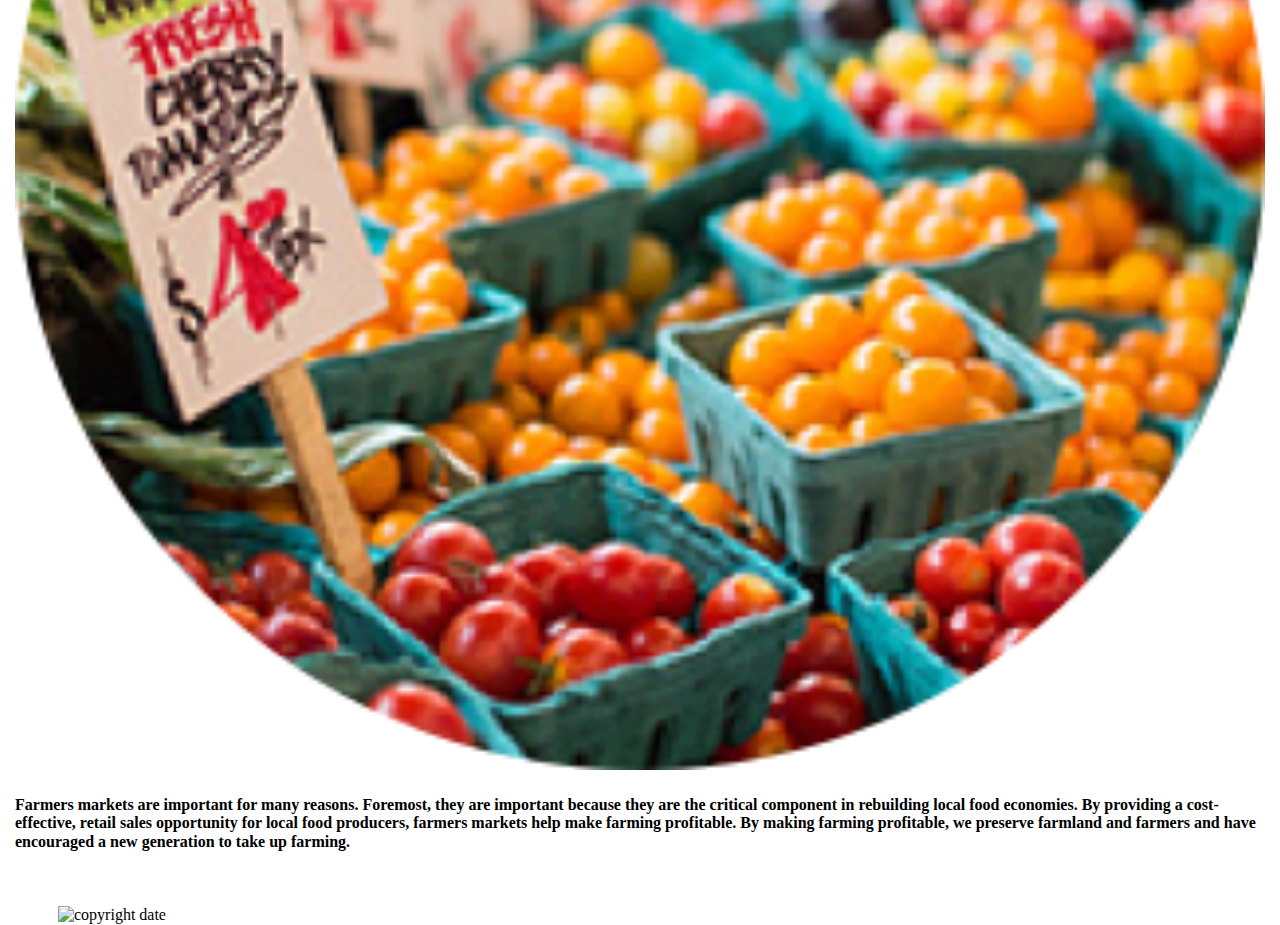
==== commit fe3f2d52: "Updated section-5" ====
--- a/deploy/index.html
+++ b/deploy/index.html
@@ -48,12 +48,15 @@
                 
                 </section>
     <section id="section-5">
-                        <aside id="section-5-content">
-                            <img src="img/section-5/circle-mask.png" alt="boxes of tomatoes">
-                        </aside>
-                        <section>
-                            <h4>Farmers markets are important for many reasons.  Foremost, they are important because they are the critical component in rebuilding local food economies. By providing a cost-effective, retail sales opportunity for local food producers, farmers markets help make farming profitable. By making farming profitable, we preserve farmland and farmers and have encouraged a new generation to take up farming.</h4>
-                        </section>
+                        <div id="section-5-content">
+                            <aside>
+                                <img src="img/section-5/circle-mask.png" alt="boxes of tomatoes">
+                            </aside>
+                            <section>
+                                <h4>Farmers markets are important for many reasons.  Foremost, they are important because they are the critical component in rebuilding local food economies. By providing a cost-effective, retail sales opportunity for local food producers, farmers markets help make farming profitable. By making farming profitable, we preserve farmland and farmers and have encouraged a new generation to take up farming.</h4>
+                            </section>
+                        </div>
+                       
                     </section>
     <footer>
                             <img src="img/footer/logo.png" alt="logo">
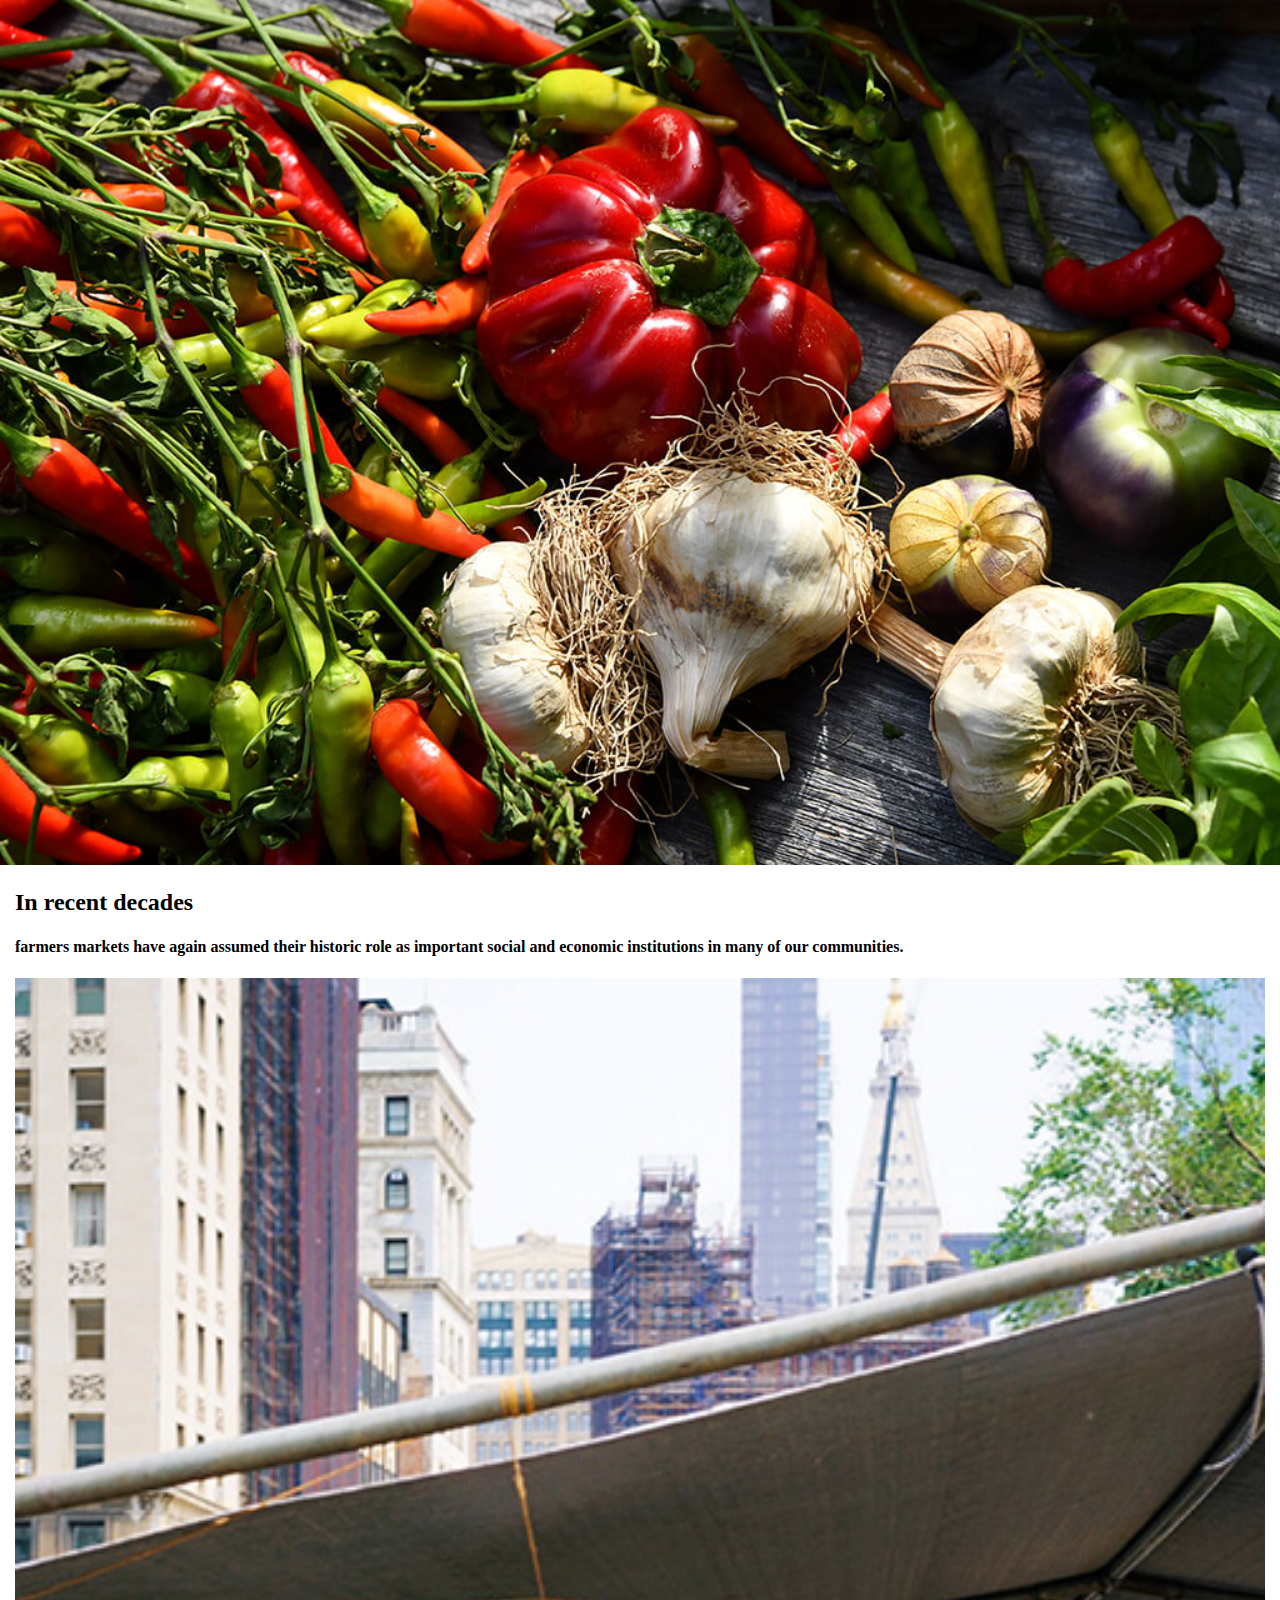
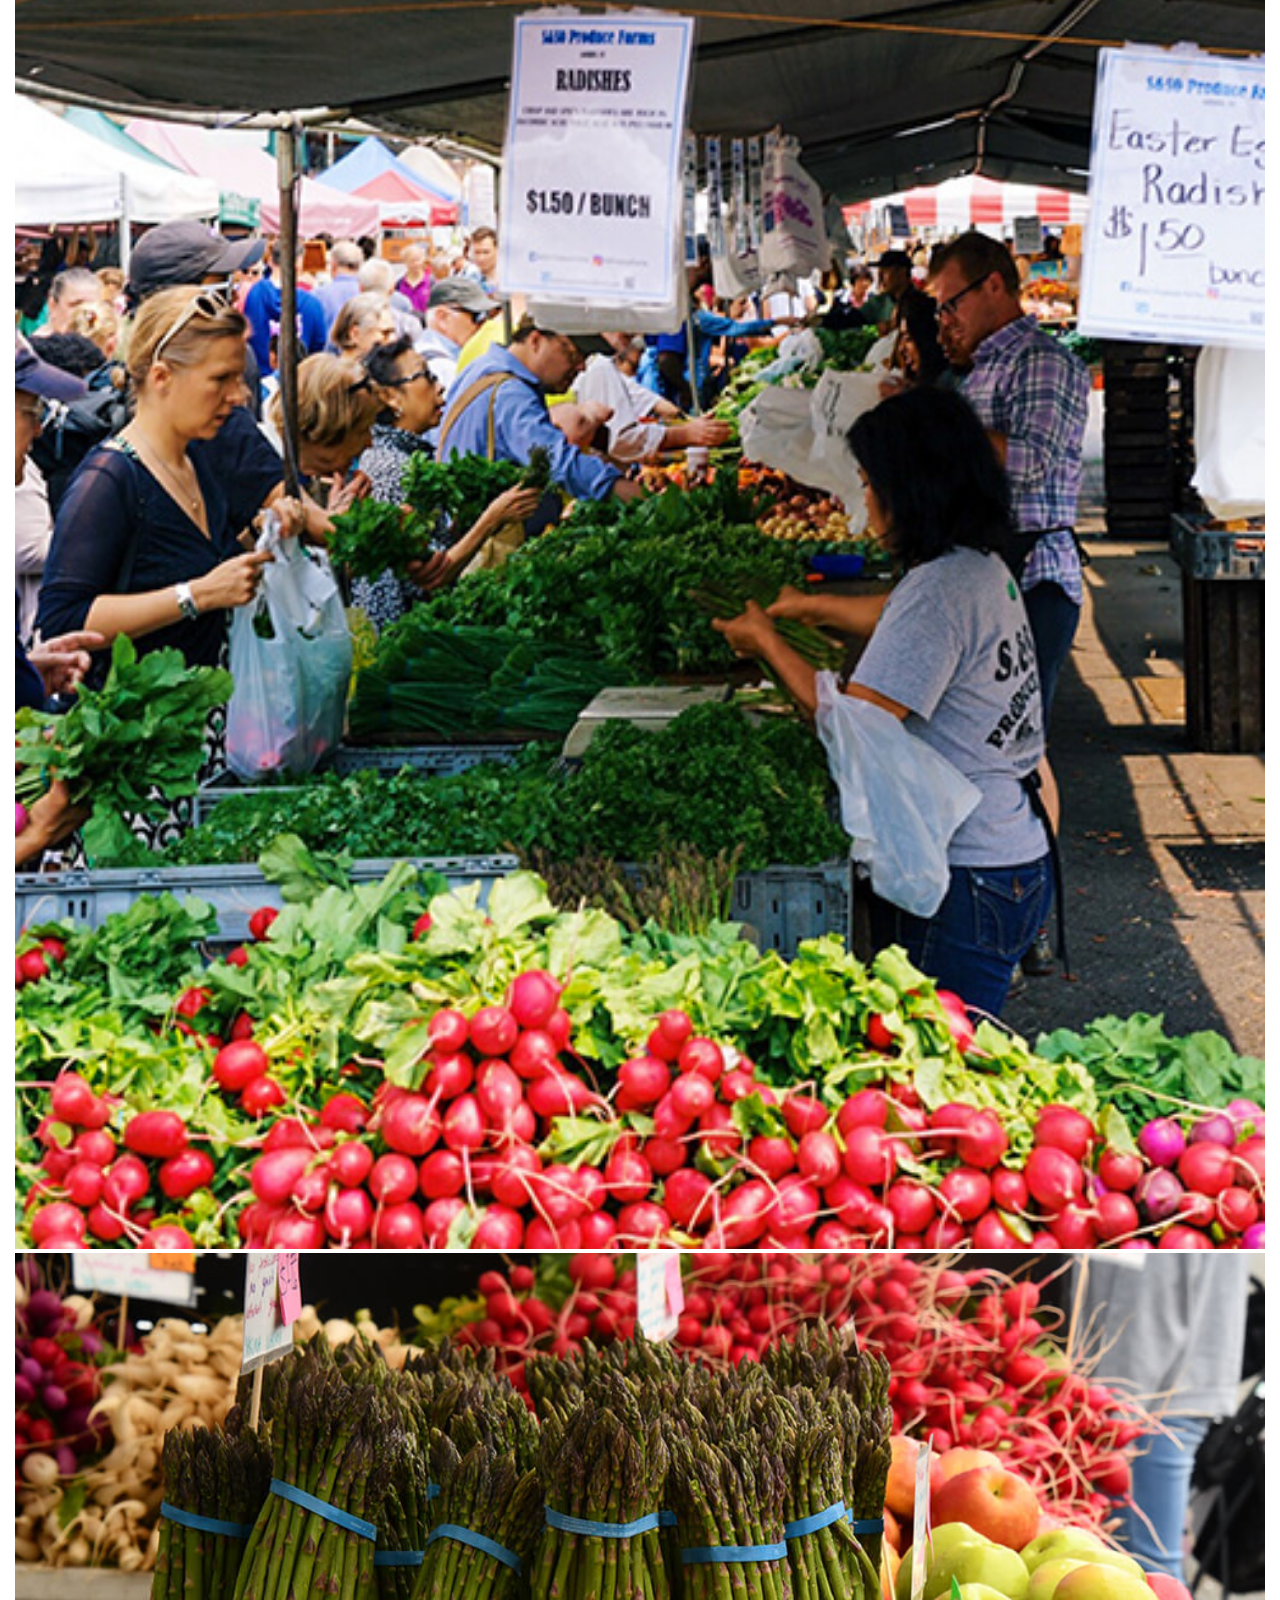
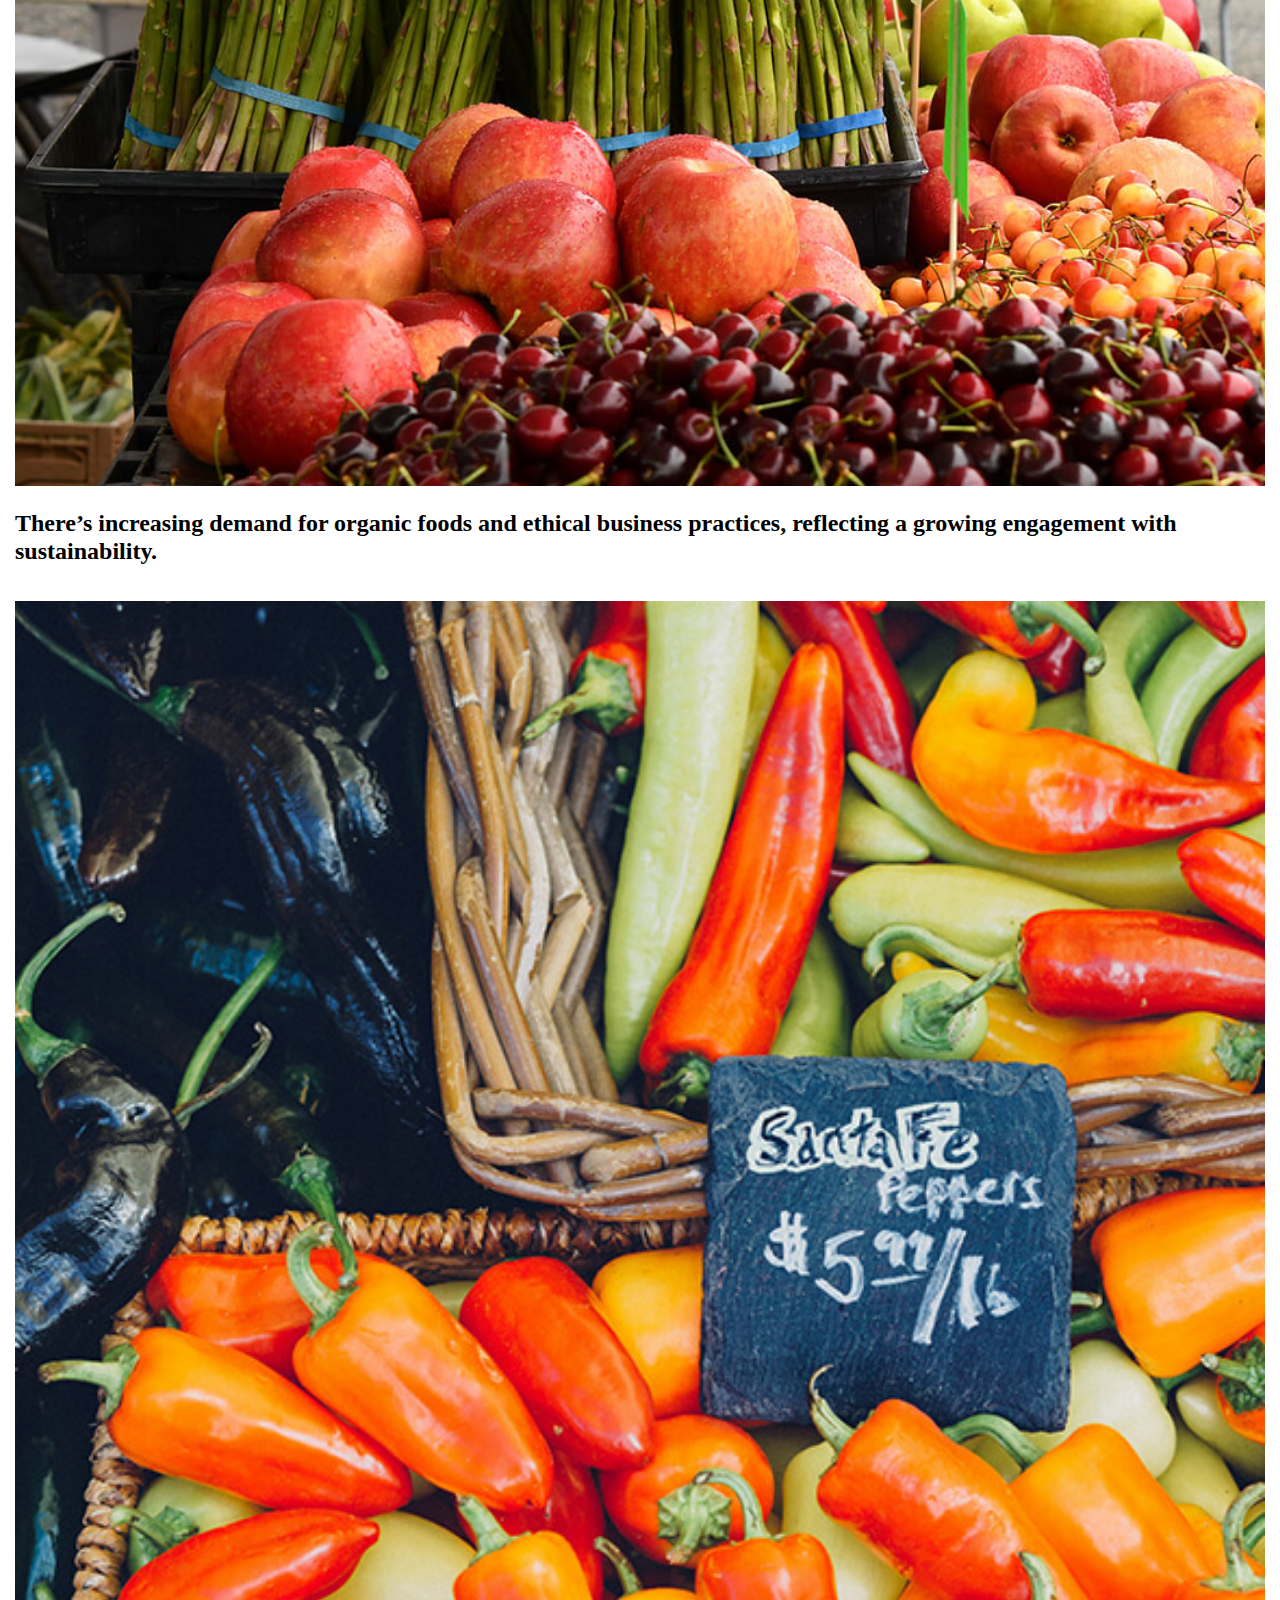
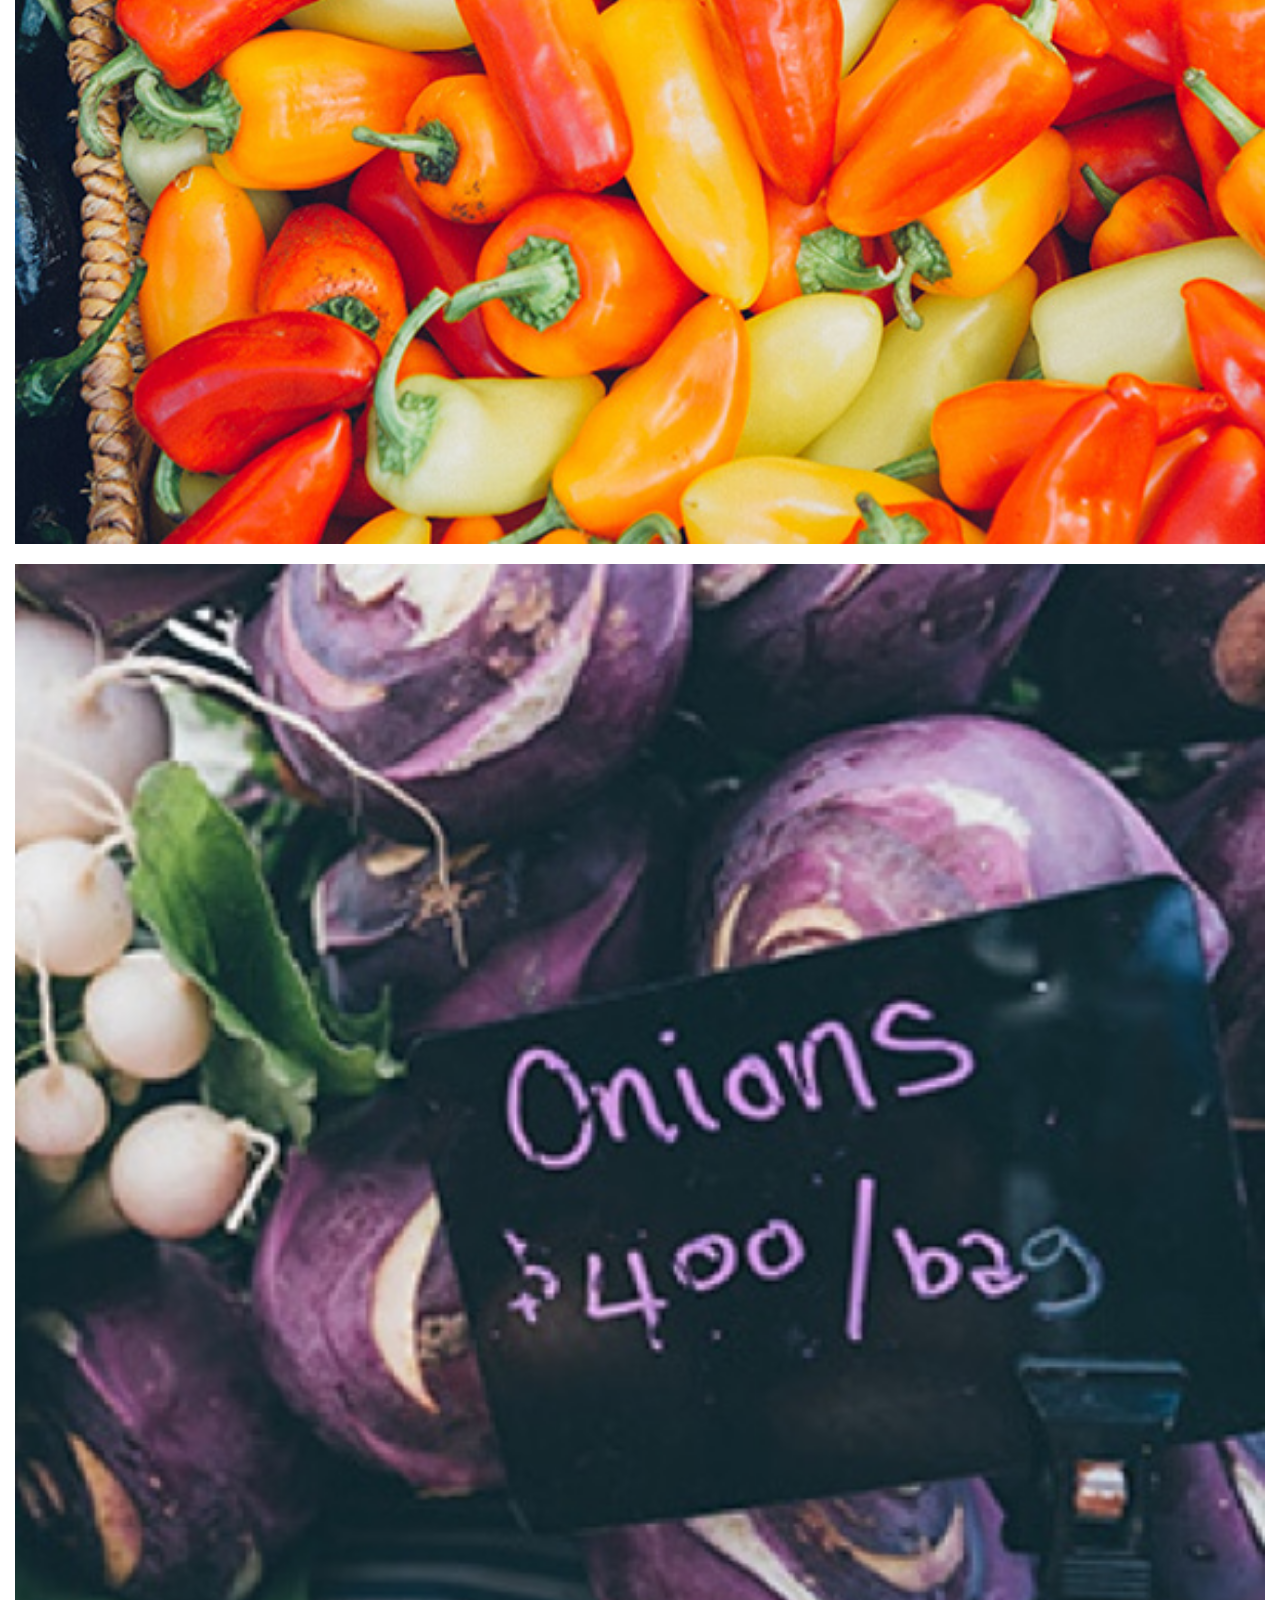
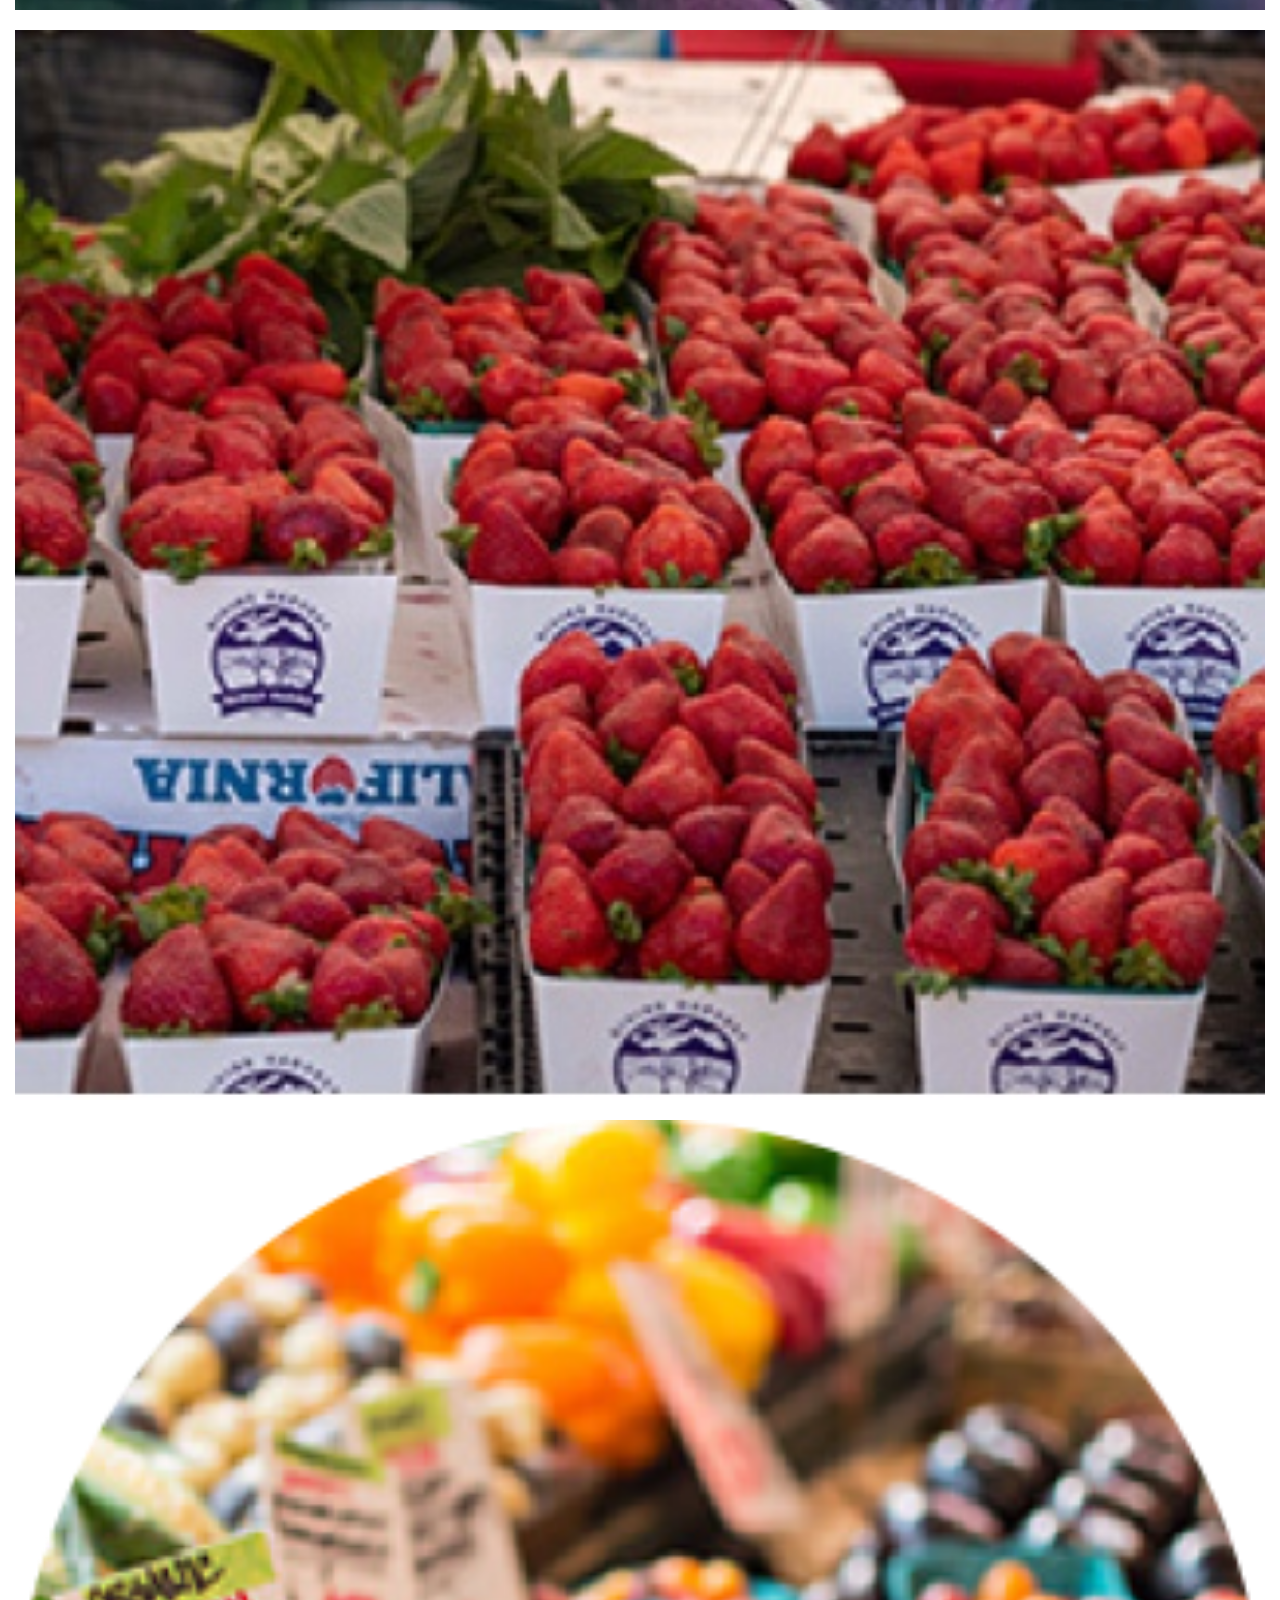
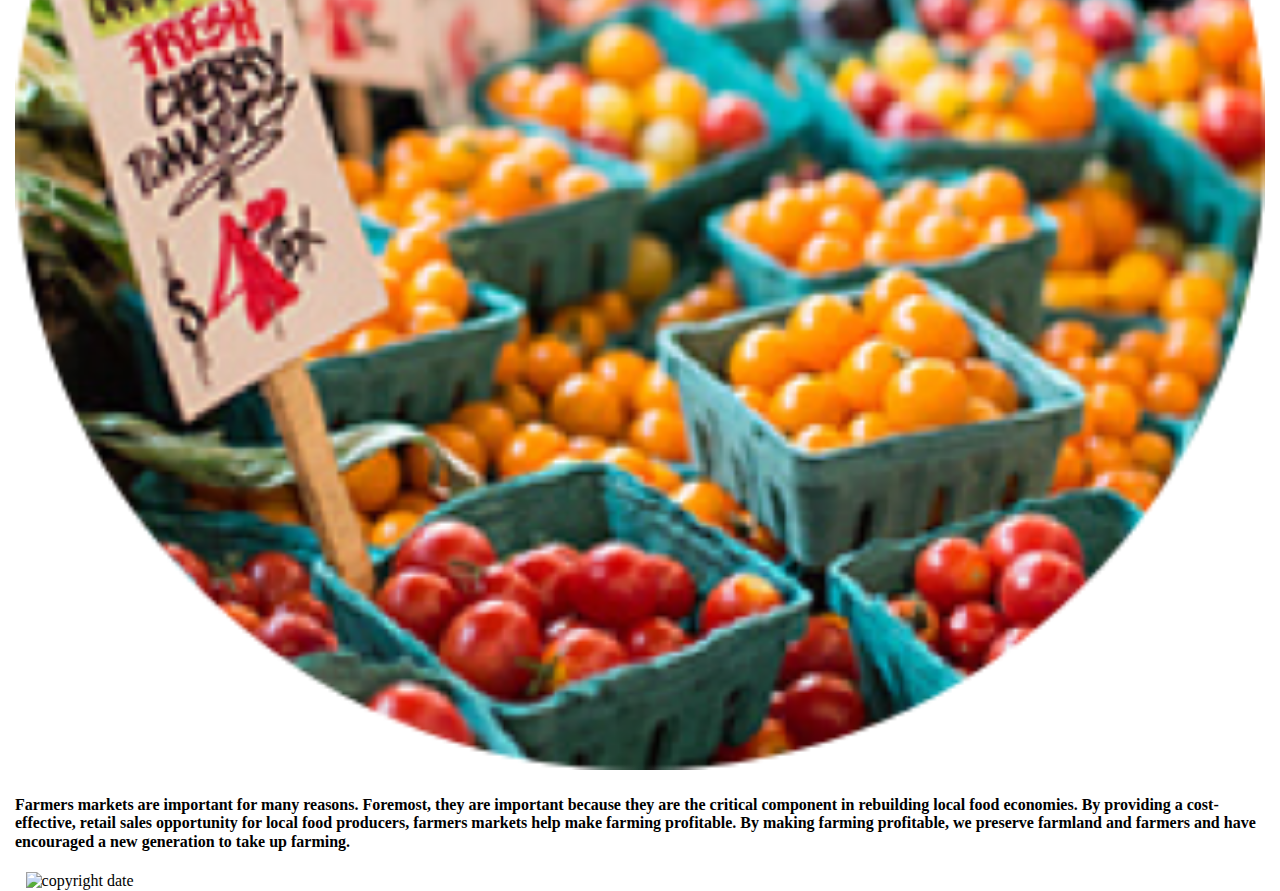
==== commit 3d99d79b: "Updated footer" ====
--- a/deploy/index.html
+++ b/deploy/index.html
@@ -58,9 +58,11 @@
                         </div>
                        
                     </section>
-    <footer>
-                            <img src="img/footer/logo.png" alt="logo">
-                            <img src="img/footer/@2020.png" alt="copyright date">
+    <footer id="footer">
+                            <div id="footer-content">
+                                <img src="img/footer/@2020.png" alt="copyright date">
+                            </div>
+                           
                         </footer>
 
     <!-- jQuery -->
--- a/deploy/css/styles.css
+++ b/deploy/css/styles.css
@@ -352,6 +352,13 @@
 /* =============
     Footer
 ============= */
+#footer {
+  display: grid;
+  grid-template-columns: 2% auto 2%;
+  grid-template-areas: ". footer ."; }
+  #footer #footer-content {
+    grid-area: footer; }
+
 /* =============
     Section 1
 ============= */
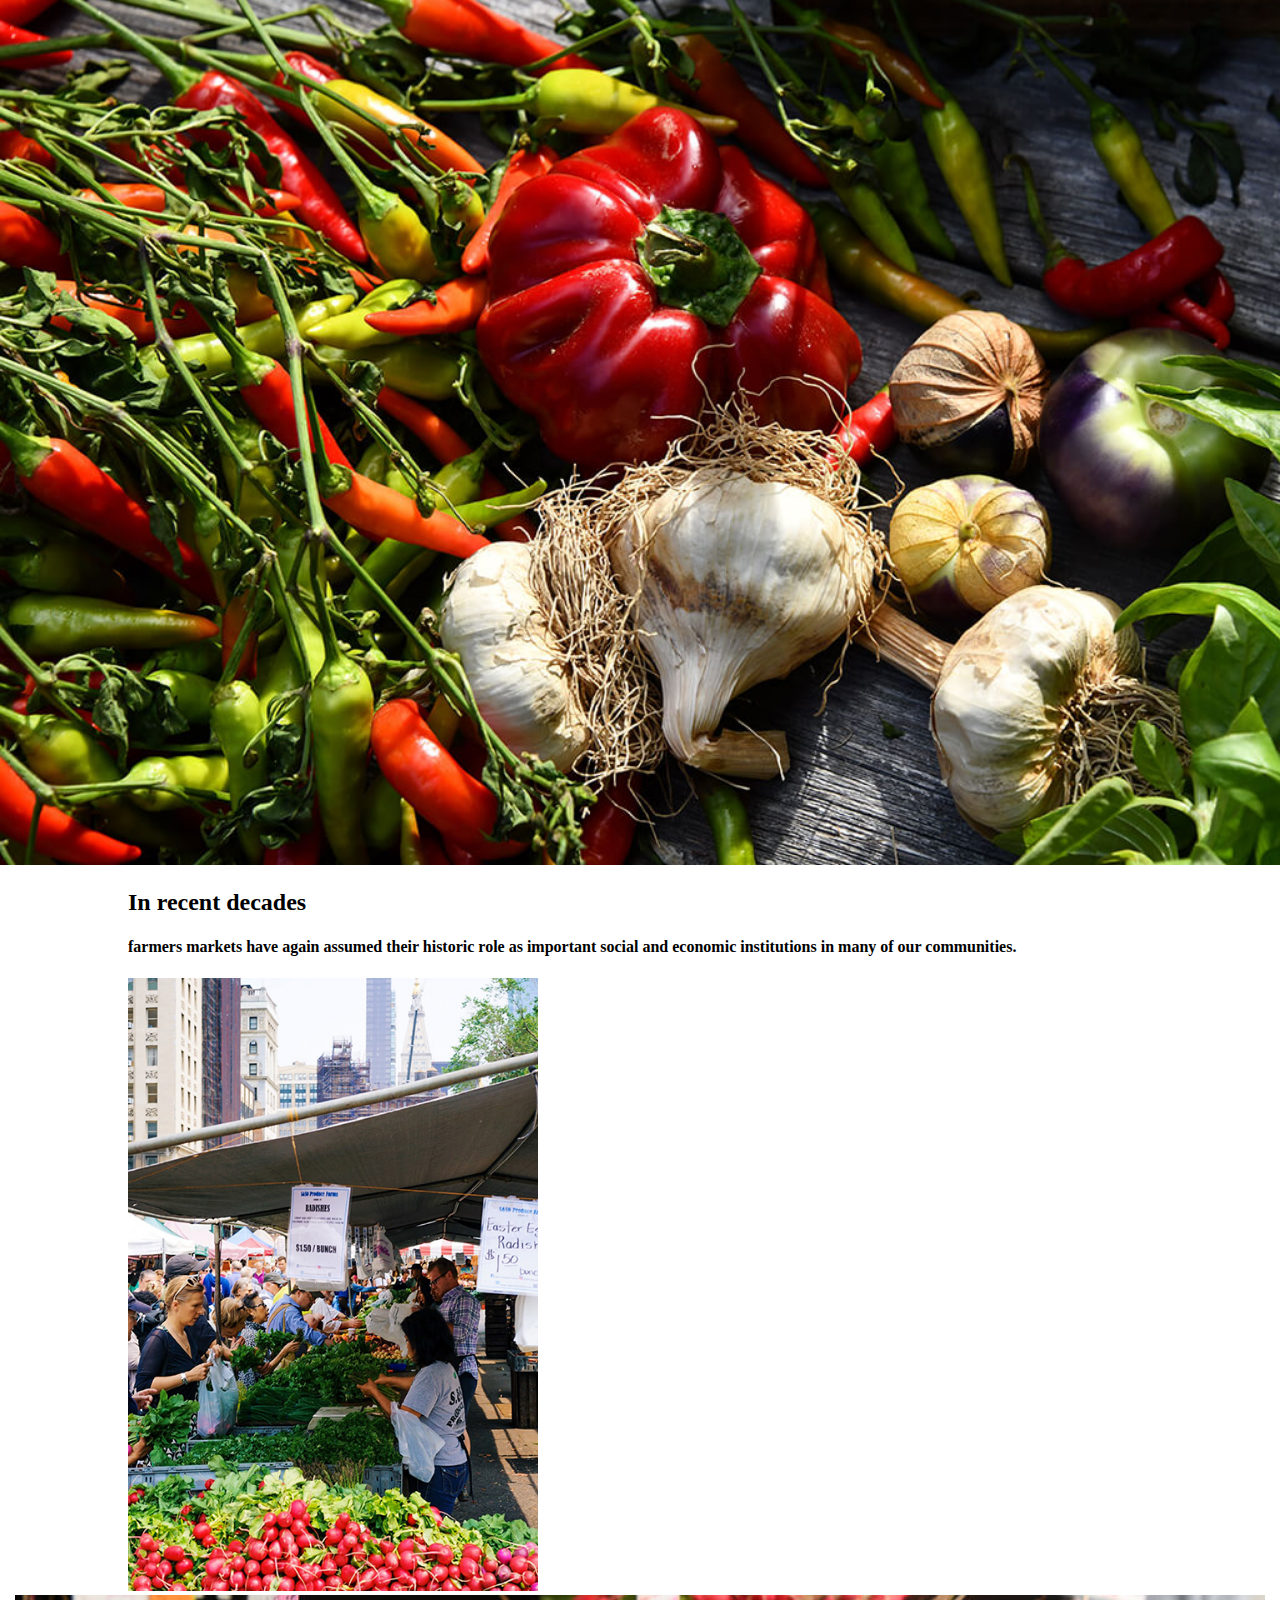
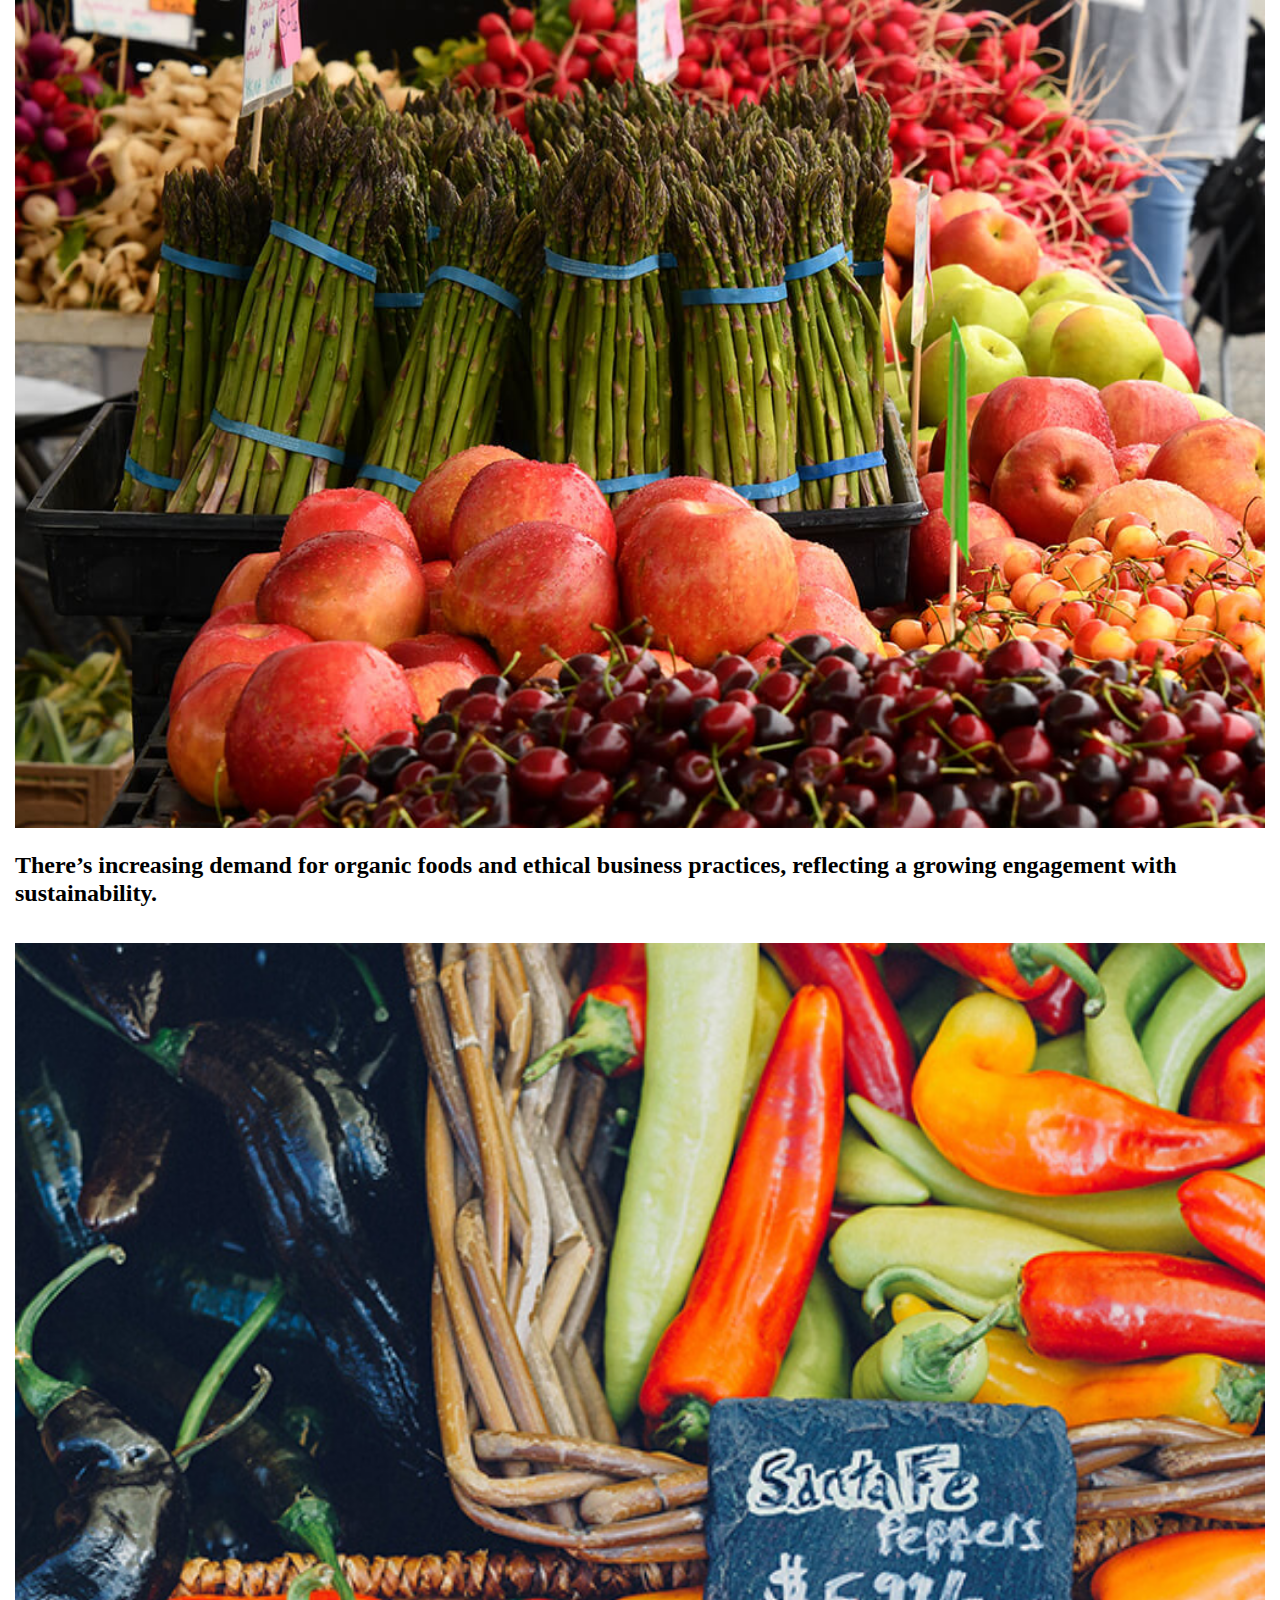
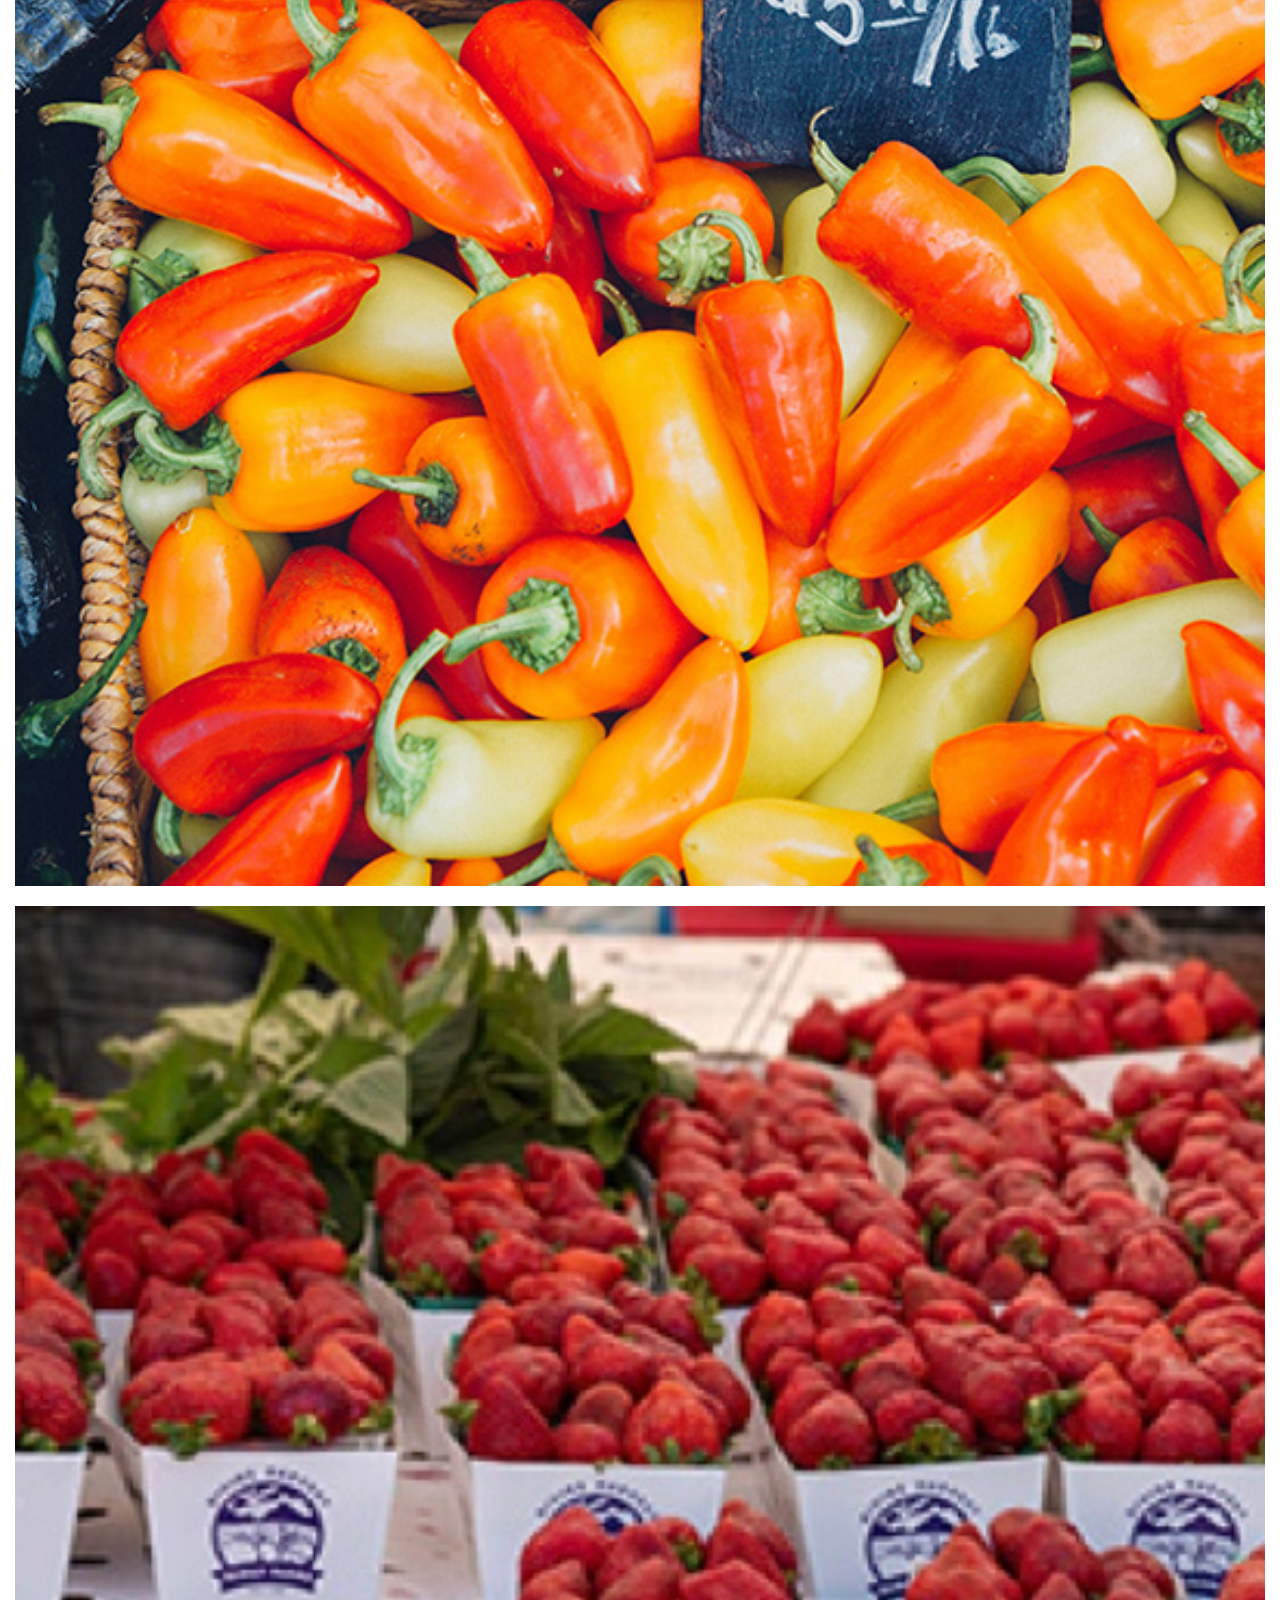
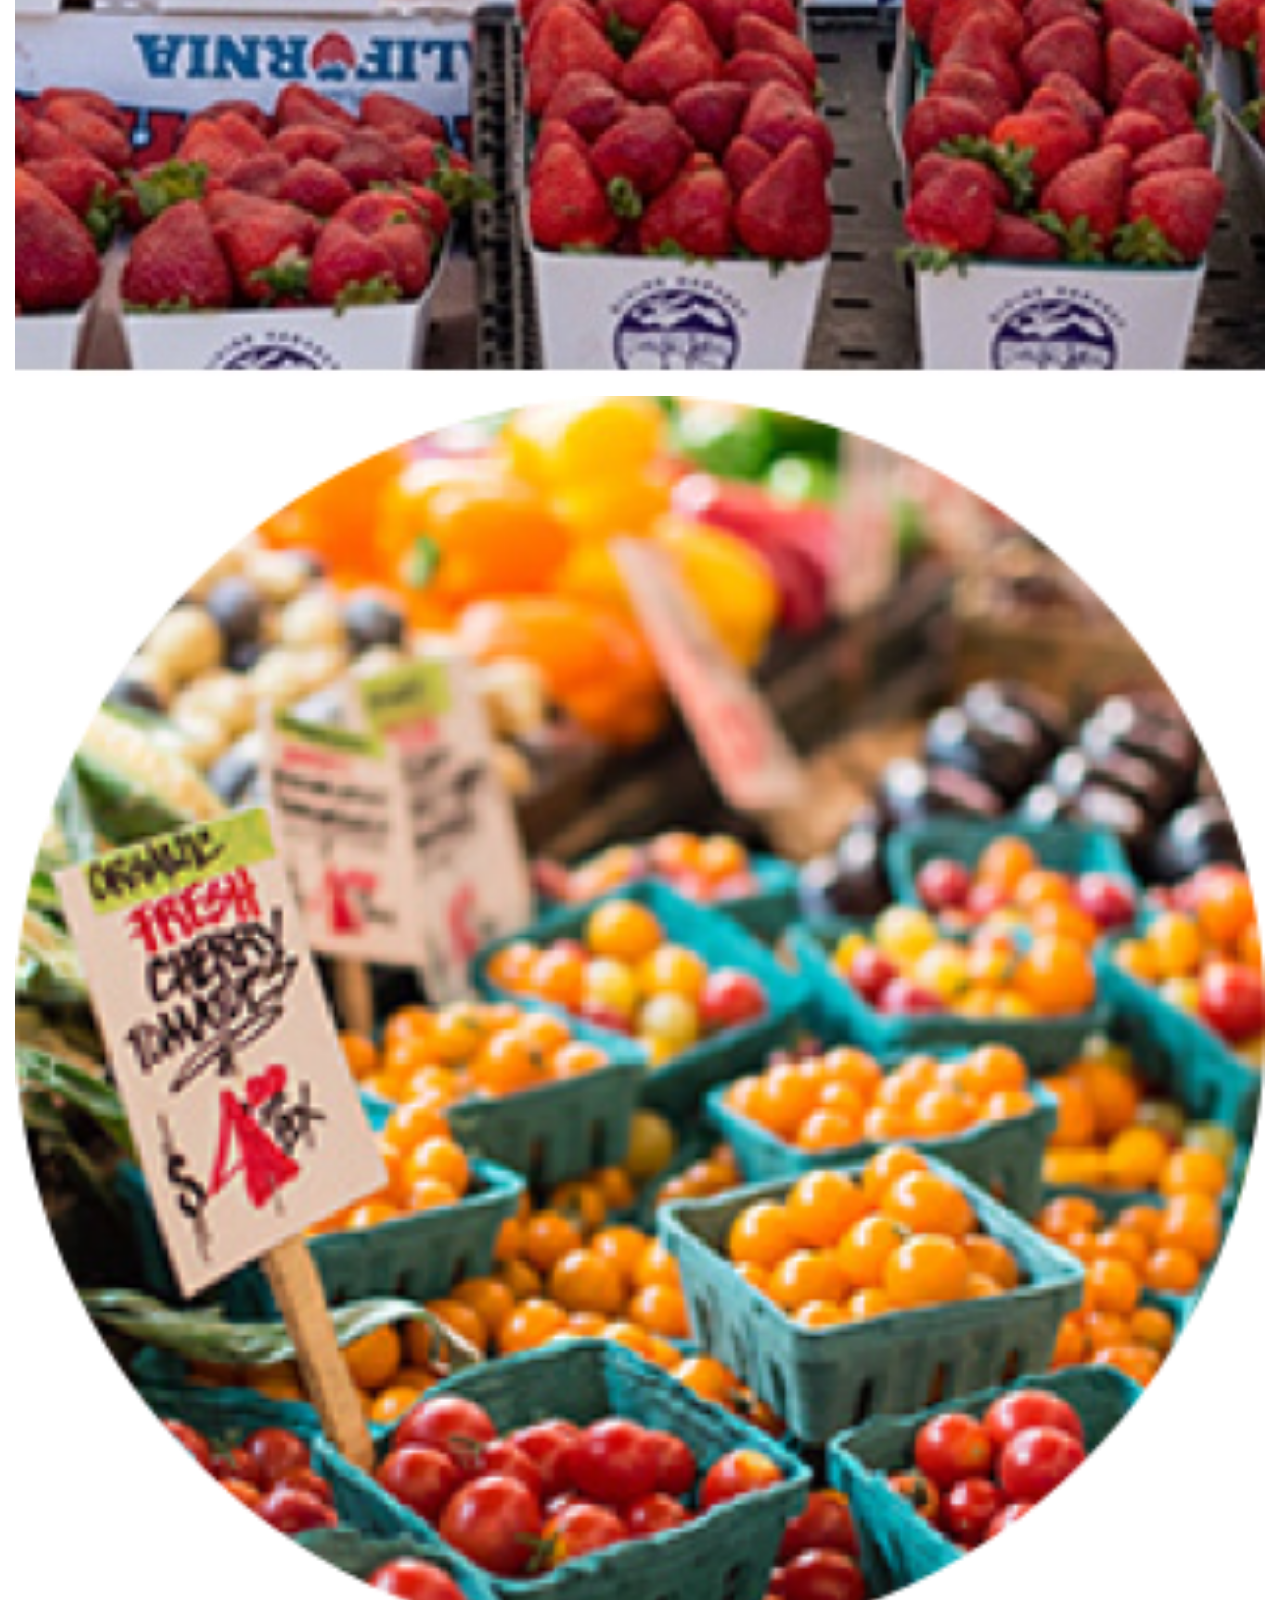
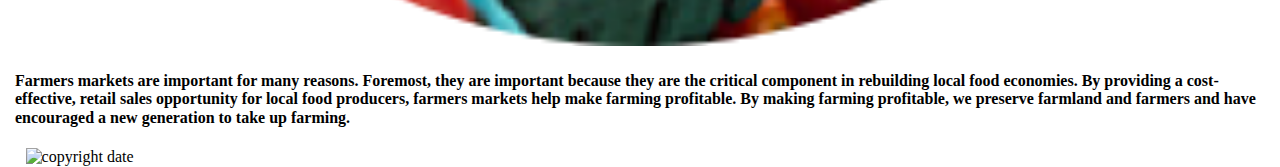
==== commit 6d223aca: "working on tablet" ====
--- a/deploy/index.html
+++ b/deploy/index.html
@@ -18,13 +18,19 @@
     
     <section id="section-2">
             <div id="section-2-content">
-                <section>
-                    <h2>In recent decades</h2>
-                    <h4>farmers markets have again assumed their historic role as important social and economic institutions in many of our communities.</h4>
-                </section>
-                <aside>
-                    <img src="img/section-2/market.png" alt="people shopping at market">
-                </aside>
+                <div> 
+                    <section>
+                        <h2>In recent decades</h2>
+                        <h4>farmers markets have again assumed their historic role as important social and economic institutions in many of our communities.</h4>
+                    </section>
+                </div>
+                
+                <div id="section-2-image">
+                    <aside>
+                        <img src="img/section-2/market.png" alt="people shopping at market">
+                    </aside>
+                </div>
+        
             </div>
            
         </section>
@@ -41,7 +47,7 @@
             </section>
     <section id="section-4">
                     <ul>
-                        <li><img src="img/section-4/gallery-1.png" alt="peppers"></li>
+                        <li id="g1 g3"><img src="img/section-4/gallery-1.png" alt="peppers"></li>
                         <li><img src="img/section-4/gallery-2.jpg" alt="onions"></li>
                         <li><img src="img/section-4/gallery-3.jpg" alt="strawberries"></li>
                     </ul>
--- a/deploy/css/styles.css
+++ b/deploy/css/styles.css
@@ -322,6 +322,16 @@
   ul li {
     list-style: none; }
 
+.show-for-md {
+  display: none; }
+  @media (min-width: 768px) {
+    .show-for-md {
+      display: block; } }
+.show-for-lg {
+  display: none; }
+  @media (min-width: 992px) {
+    .show-for-lg {
+      display: block; } }
 /* =============
     Typography
 ============= */
@@ -370,12 +380,20 @@
 ============= */
 #section-2 {
   display: grid;
-  grid-template-columns: 15px auto 15px;
+  grid-template-columns: 10% auto 10%;
   grid-template-areas: ". section-2 ."; }
   #section-2 aside img {
     width: 100%; }
   #section-2 #section-2-content {
     grid-area: section-2; }
+    #section-2 #section-2-content #section-2-intro {
+      display: grid;
+      grid-template-columns: 40% auto 5%;
+      grid-template-areas: ". section-2-intro ."; }
+    #section-2 #section-2-content #section-2-image {
+      display: grid;
+      grid-template-columns: 40% auto 5%;
+      grid-template-areas: "section-2-image . ."; }
 
 /* =============
     Section 3
@@ -400,9 +418,21 @@
     grid-area: section-4;
     display: grid;
     gap: 15px; }
+    @media (min-width: 768px) {
+      #section-4 ul {
+        grid-template-columns: 100%;
+        grid-template-areas: "g1 g3"; } }
     #section-4 ul li img {
       width: 100%; }
-
+    @media (min-width: 768px) {
+      #section-4 ul #g1 {
+        grid-template-areas: g1; } }
+    @media (min-width: 768px) {
+      #section-4 ul #g2 {
+        grid-template-areas: g2; } }
+    @media (min-width: 768px) {
+      #section-4 ul #g3 {
+        grid-template-areas: g3; } }
 /* =============
     Section 5
 ============= */
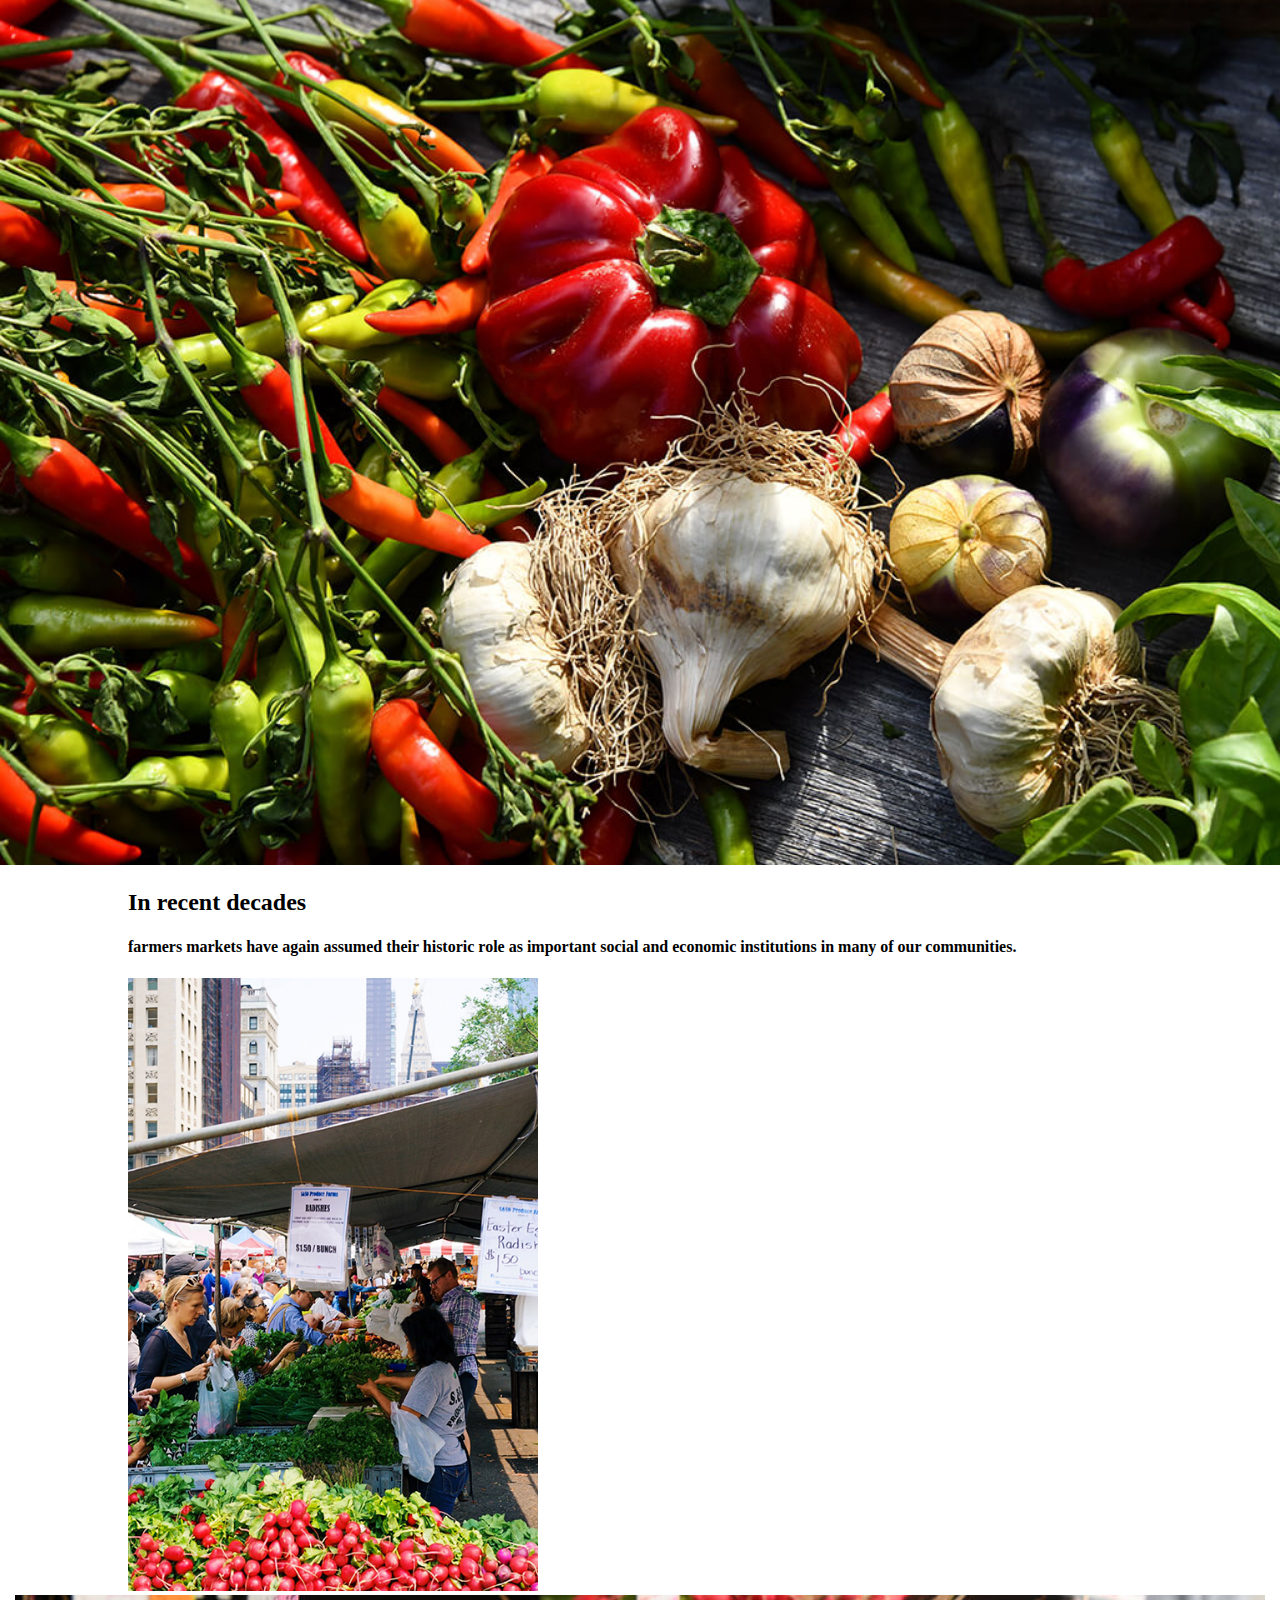
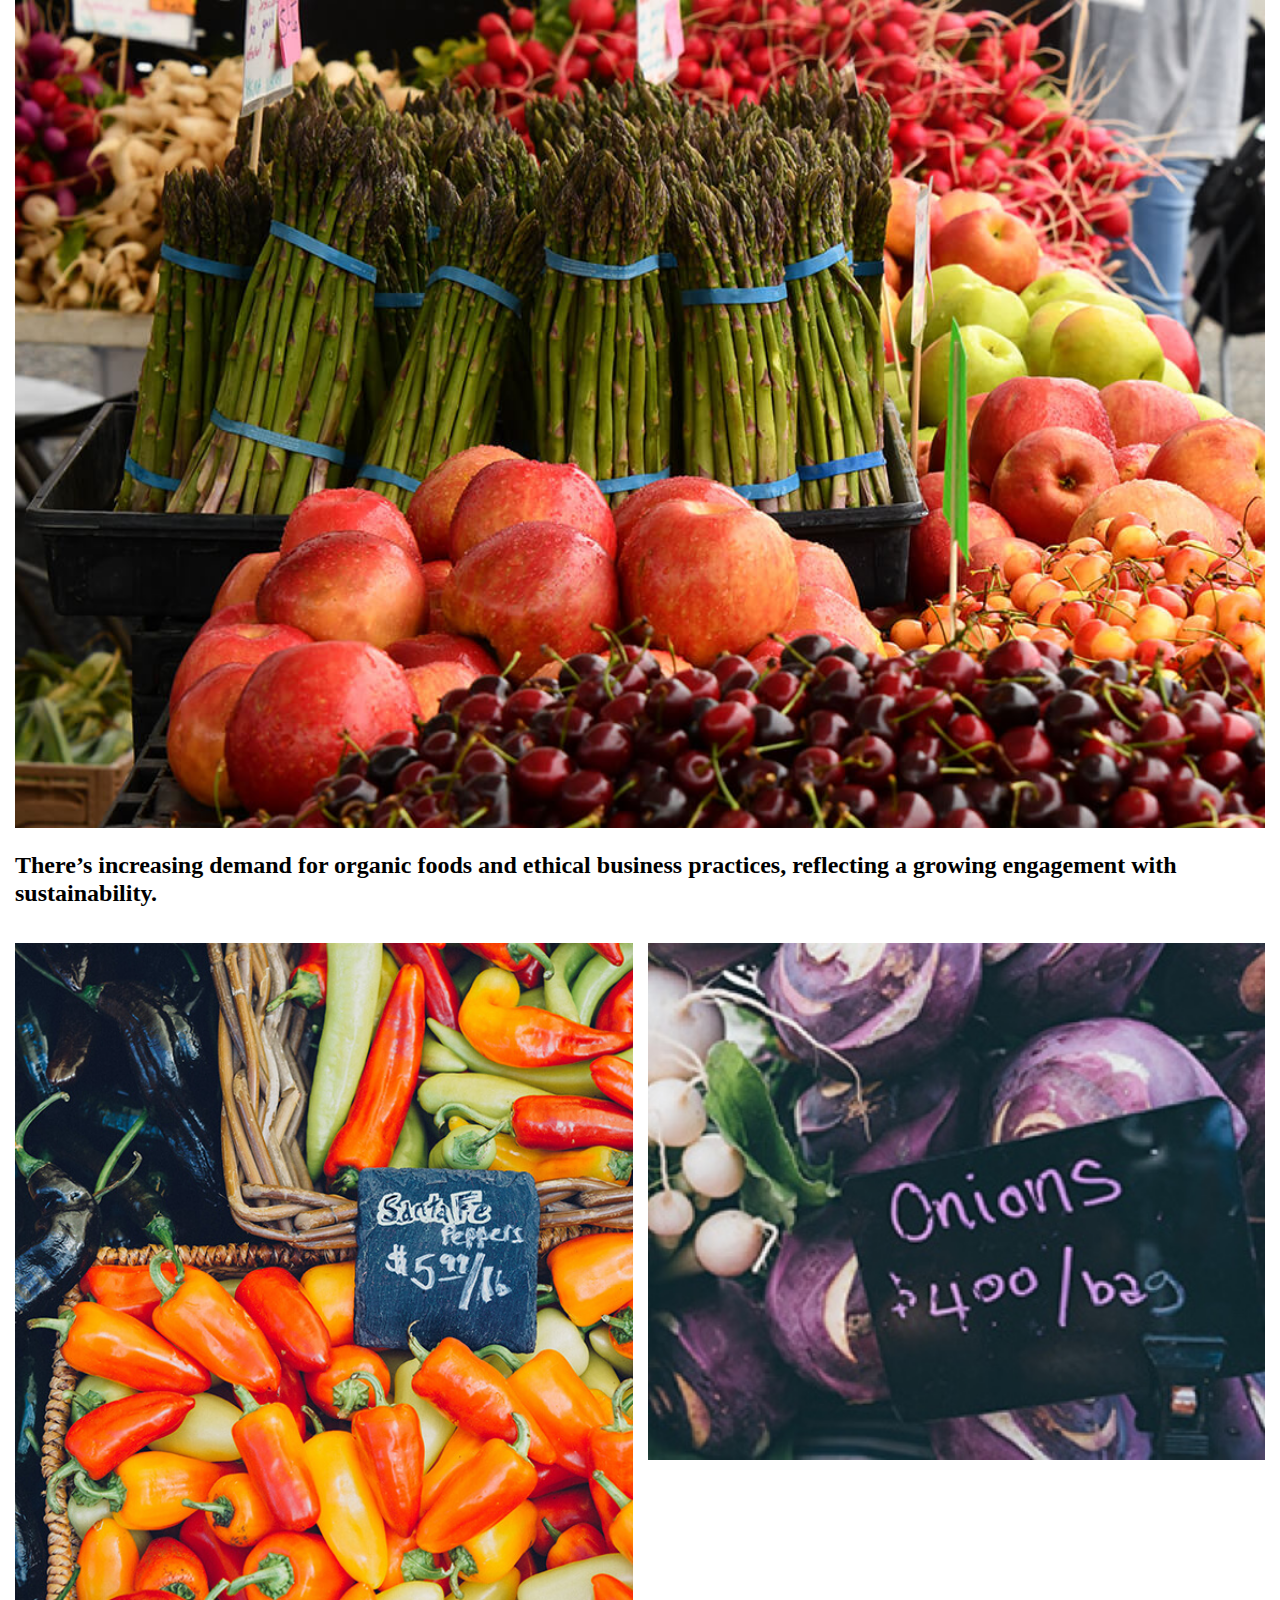
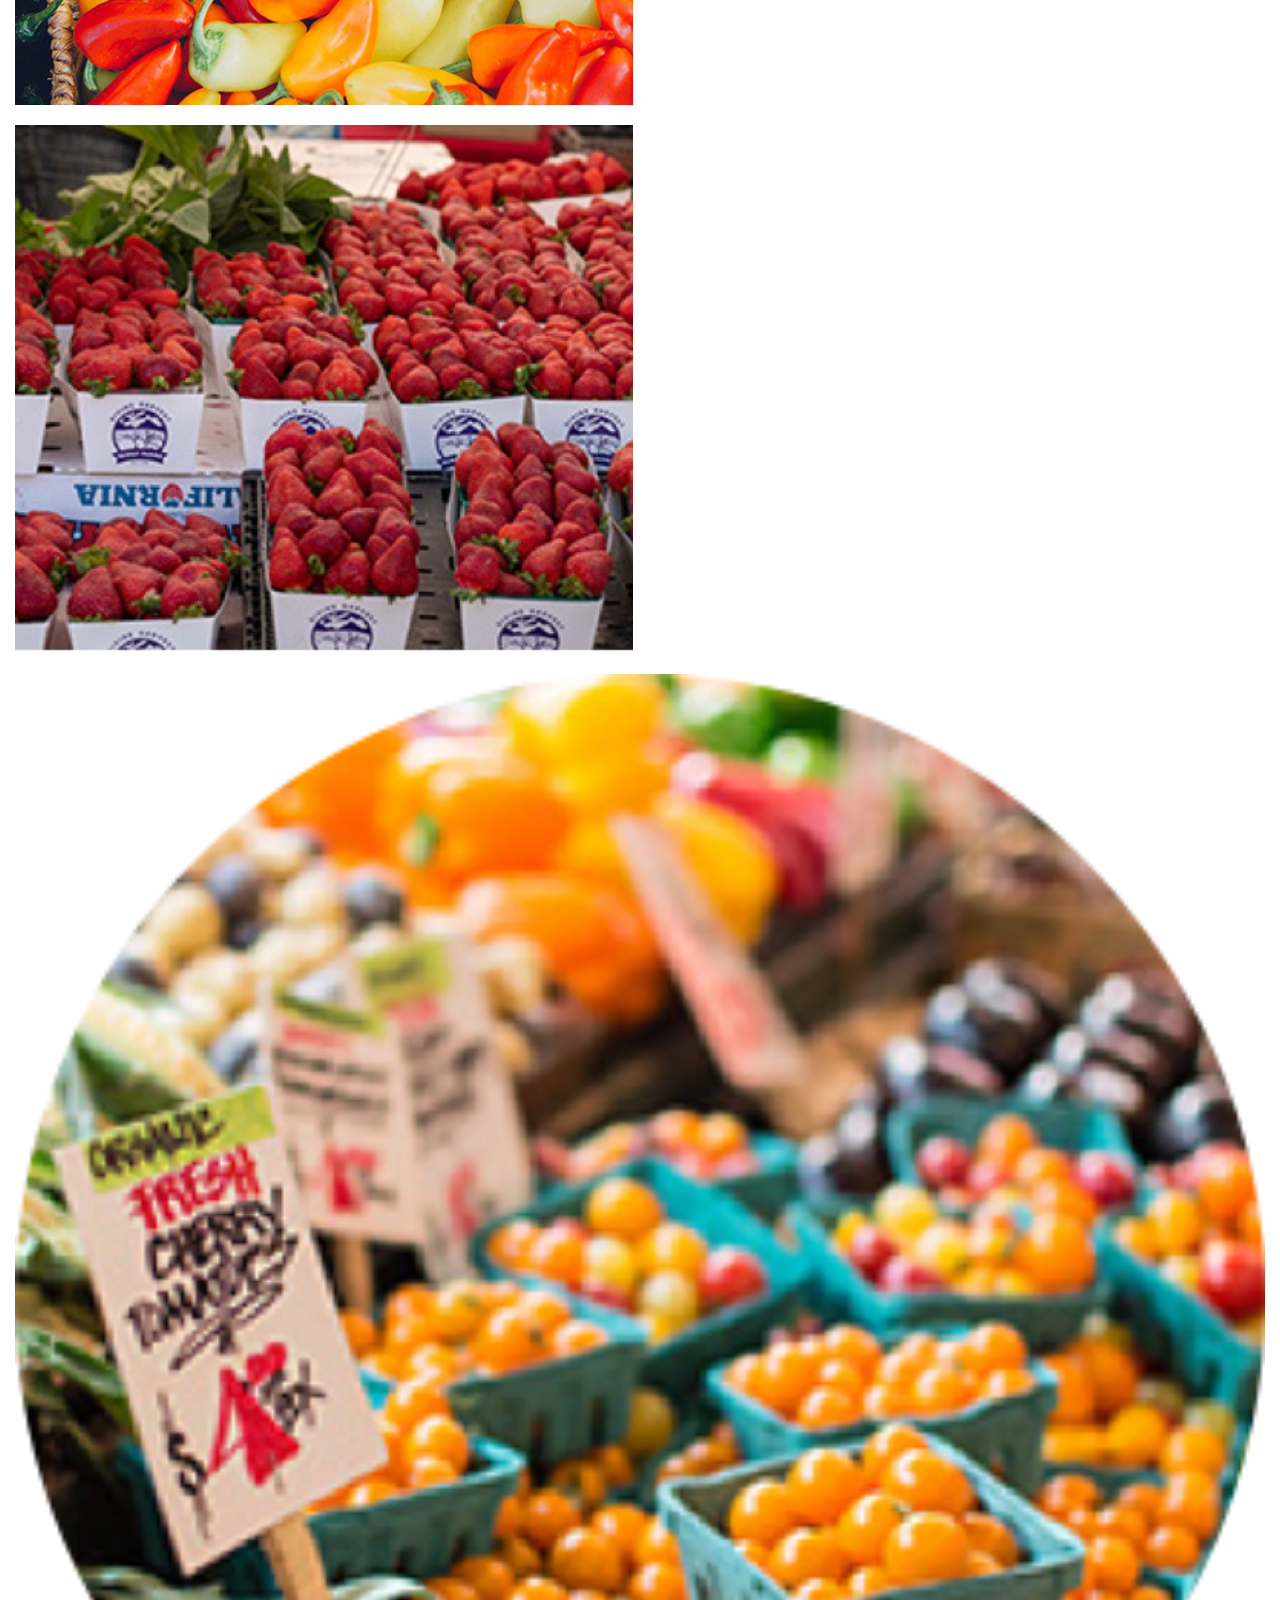
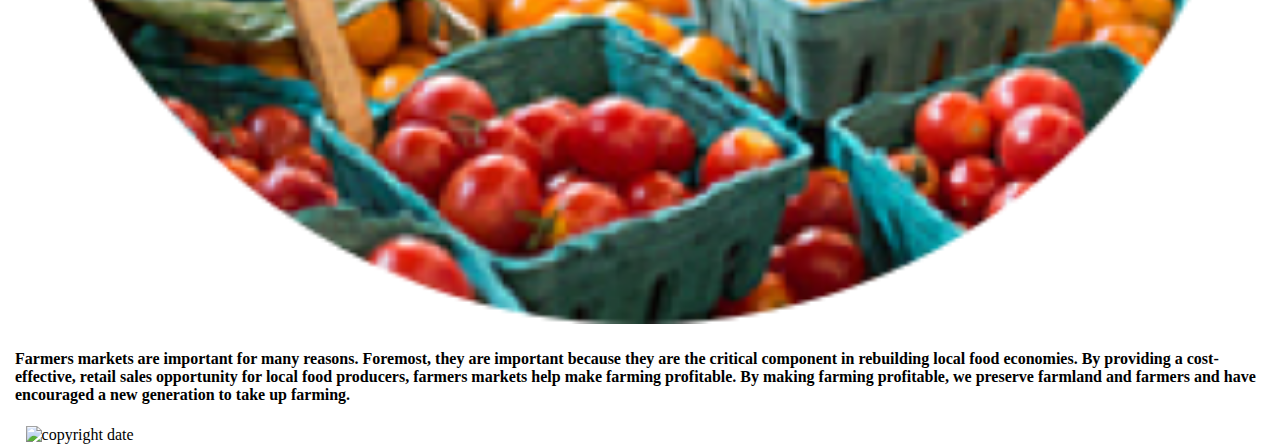
==== commit 72aae816: "section 4 tinkering" ====
--- a/deploy/index.html
+++ b/deploy/index.html
@@ -47,9 +47,9 @@
             </section>
     <section id="section-4">
                     <ul>
-                        <li id="g1 g3"><img src="img/section-4/gallery-1.png" alt="peppers"></li>
-                        <li><img src="img/section-4/gallery-2.jpg" alt="onions"></li>
-                        <li><img src="img/section-4/gallery-3.jpg" alt="strawberries"></li>
+                        <li id="g1 g2"><img src="img/section-4/gallery-1.png" alt="peppers"></li>
+                        <li id="g3"><img src="img/section-4/gallery-2.jpg" alt="onions"></li>
+                        <li id="g4"><img src="img/section-4/gallery-3.jpg" alt="strawberries"></li>
                     </ul>
                 
                 </section>
--- a/deploy/css/styles.css
+++ b/deploy/css/styles.css
@@ -420,8 +420,8 @@
     gap: 15px; }
     @media (min-width: 768px) {
       #section-4 ul {
-        grid-template-columns: 100%;
-        grid-template-areas: "g1 g3"; } }
+        grid-template-columns: repeat(2, 1fr);
+        grid-template-areas: "g1"; } }
     #section-4 ul li img {
       width: 100%; }
     @media (min-width: 768px) {
@@ -433,6 +433,9 @@
     @media (min-width: 768px) {
       #section-4 ul #g3 {
         grid-template-areas: g3; } }
+    @media (min-width: 768px) {
+      #section-4 ul #g4 {
+        grid-template-areas: g4; } }
 /* =============
     Section 5
 ============= */
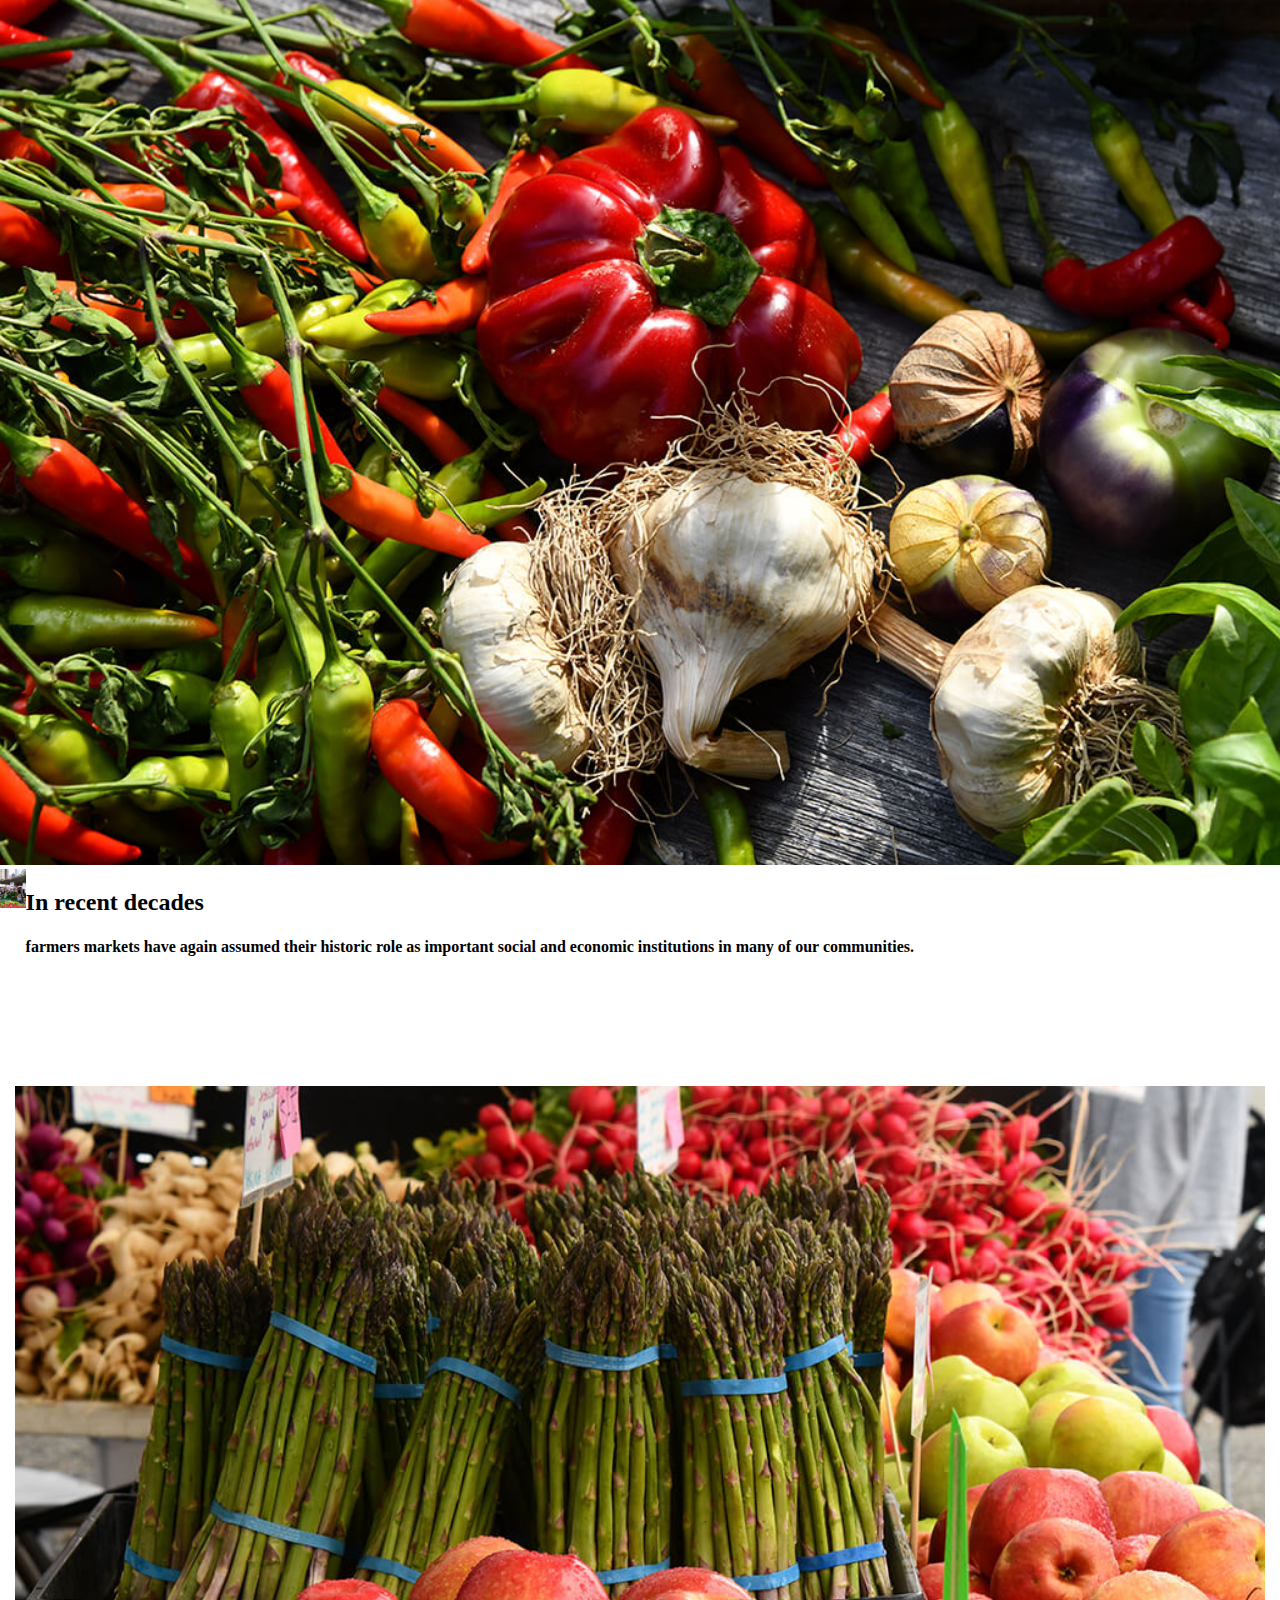
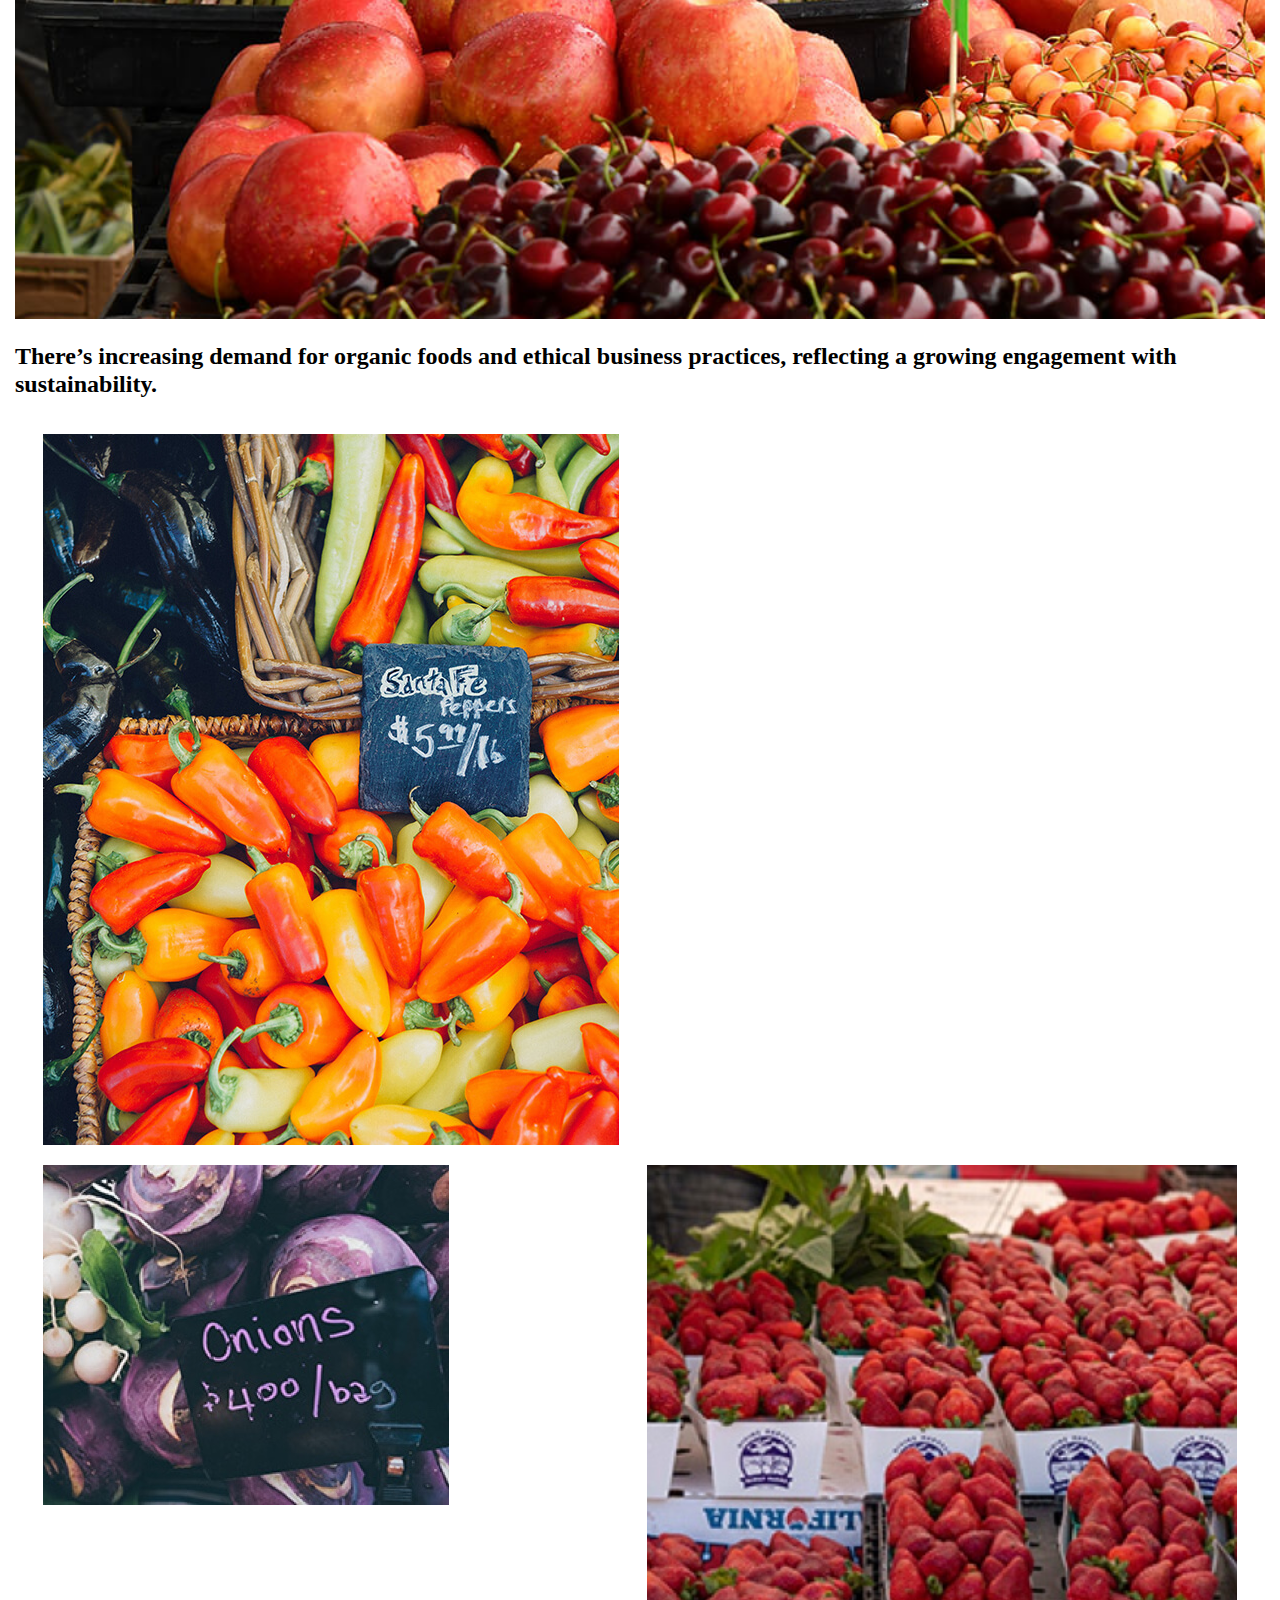
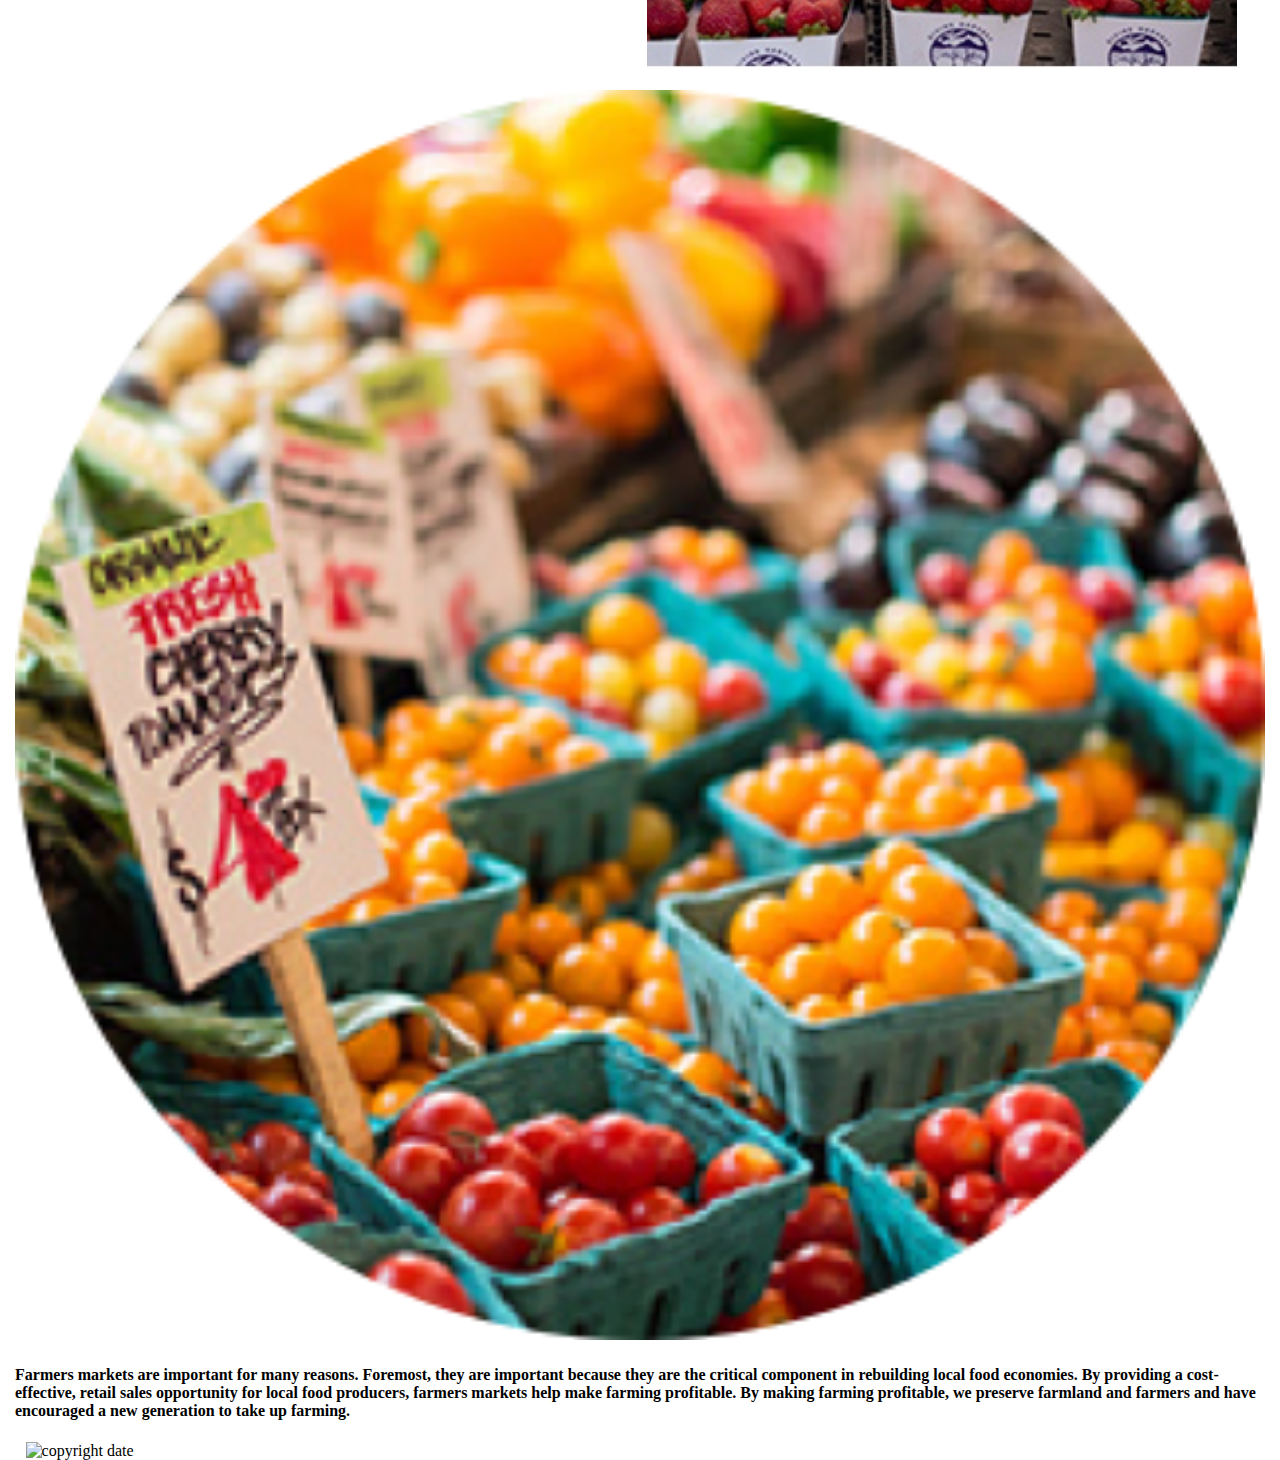
==== commit 5089dea2: "section 2 and 4 grid systems" ====
--- a/deploy/index.html
+++ b/deploy/index.html
@@ -18,19 +18,15 @@
     
     <section id="section-2">
             <div id="section-2-content">
-                <div> 
                     <section>
                         <h2>In recent decades</h2>
                         <h4>farmers markets have again assumed their historic role as important social and economic institutions in many of our communities.</h4>
                     </section>
-                </div>
-                
-                <div id="section-2-image">
-                    <aside>
-                        <img src="img/section-2/market.png" alt="people shopping at market">
-                    </aside>
-                </div>
-        
+            </div>
+            <div id="section-2-image">
+                <aside>
+                    <img src="img/section-2/market.png" alt="people shopping at market">
+                </aside>
             </div>
            
         </section>
@@ -47,9 +43,11 @@
             </section>
     <section id="section-4">
                     <ul>
-                        <li id="g1 g2"><img src="img/section-4/gallery-1.png" alt="peppers"></li>
-                        <li id="g3"><img src="img/section-4/gallery-2.jpg" alt="onions"></li>
-                        <li id="g4"><img src="img/section-4/gallery-3.jpg" alt="strawberries"></li>
+                        <div id="section-4-content">
+                            <li></li><img src="img/section-4/gallery-1.png" alt="peppers"></li>
+                        </div>
+                        <li></li><img src="img/section-4/gallery-2.jpg" alt="onions"></li>
+                        <li><img src="img/section-4/gallery-3.jpg" alt="strawberries"></li>
                     </ul>
                 
                 </section>
--- a/deploy/css/styles.css
+++ b/deploy/css/styles.css
@@ -380,21 +380,19 @@
 ============= */
 #section-2 {
   display: grid;
-  grid-template-columns: 10% auto 10%;
+  grid-template-columns: 2% auto 2%;
+  grid-template-rows: repeat(2, 1fr);
   grid-template-areas: ". section-2 ."; }
   #section-2 aside img {
     width: 100%; }
-  #section-2 #section-2-content {
-    grid-area: section-2; }
-    #section-2 #section-2-content #section-2-intro {
-      display: grid;
-      grid-template-columns: 40% auto 5%;
-      grid-template-areas: ". section-2-intro ."; }
+  @media (min-width: 768px) {
+    #section-2 #section-2-content {
+      grid-area: section-2; } }
+  @media (min-width: 768px) {
     #section-2 #section-2-content #section-2-image {
       display: grid;
       grid-template-columns: 40% auto 5%;
-      grid-template-areas: "section-2-image . ."; }
-
+      grid-template-areas: "section-2-image . ."; } }
 /* =============
     Section 3
 ============= */
@@ -412,7 +410,8 @@
 ============= */
 #section-4 {
   display: grid;
-  grid-template-columns: 15px auto 15px;
+  grid-gap: 15px;
+  grid-template-columns: repeat(autofit, minmax(100px, 1fr));
   grid-template-areas: ". section-4 ."; }
   #section-4 ul {
     grid-area: section-4;
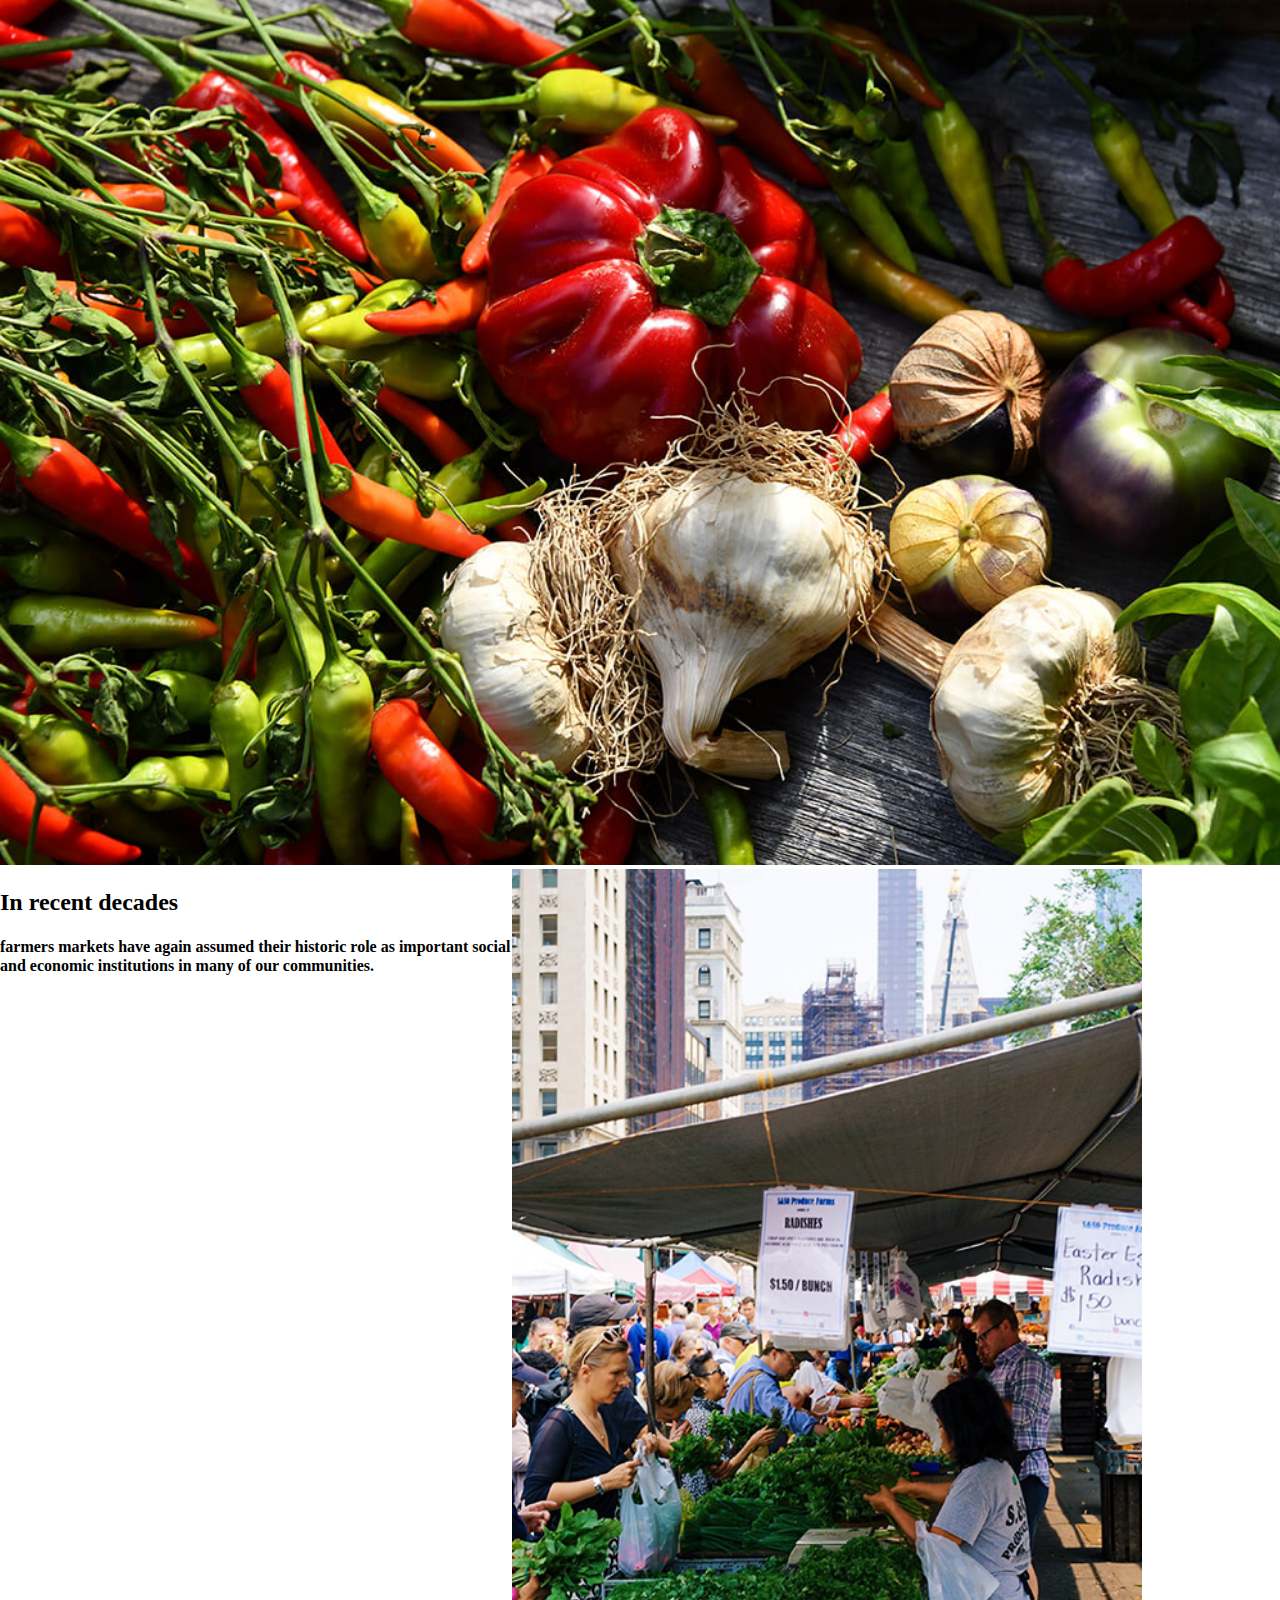
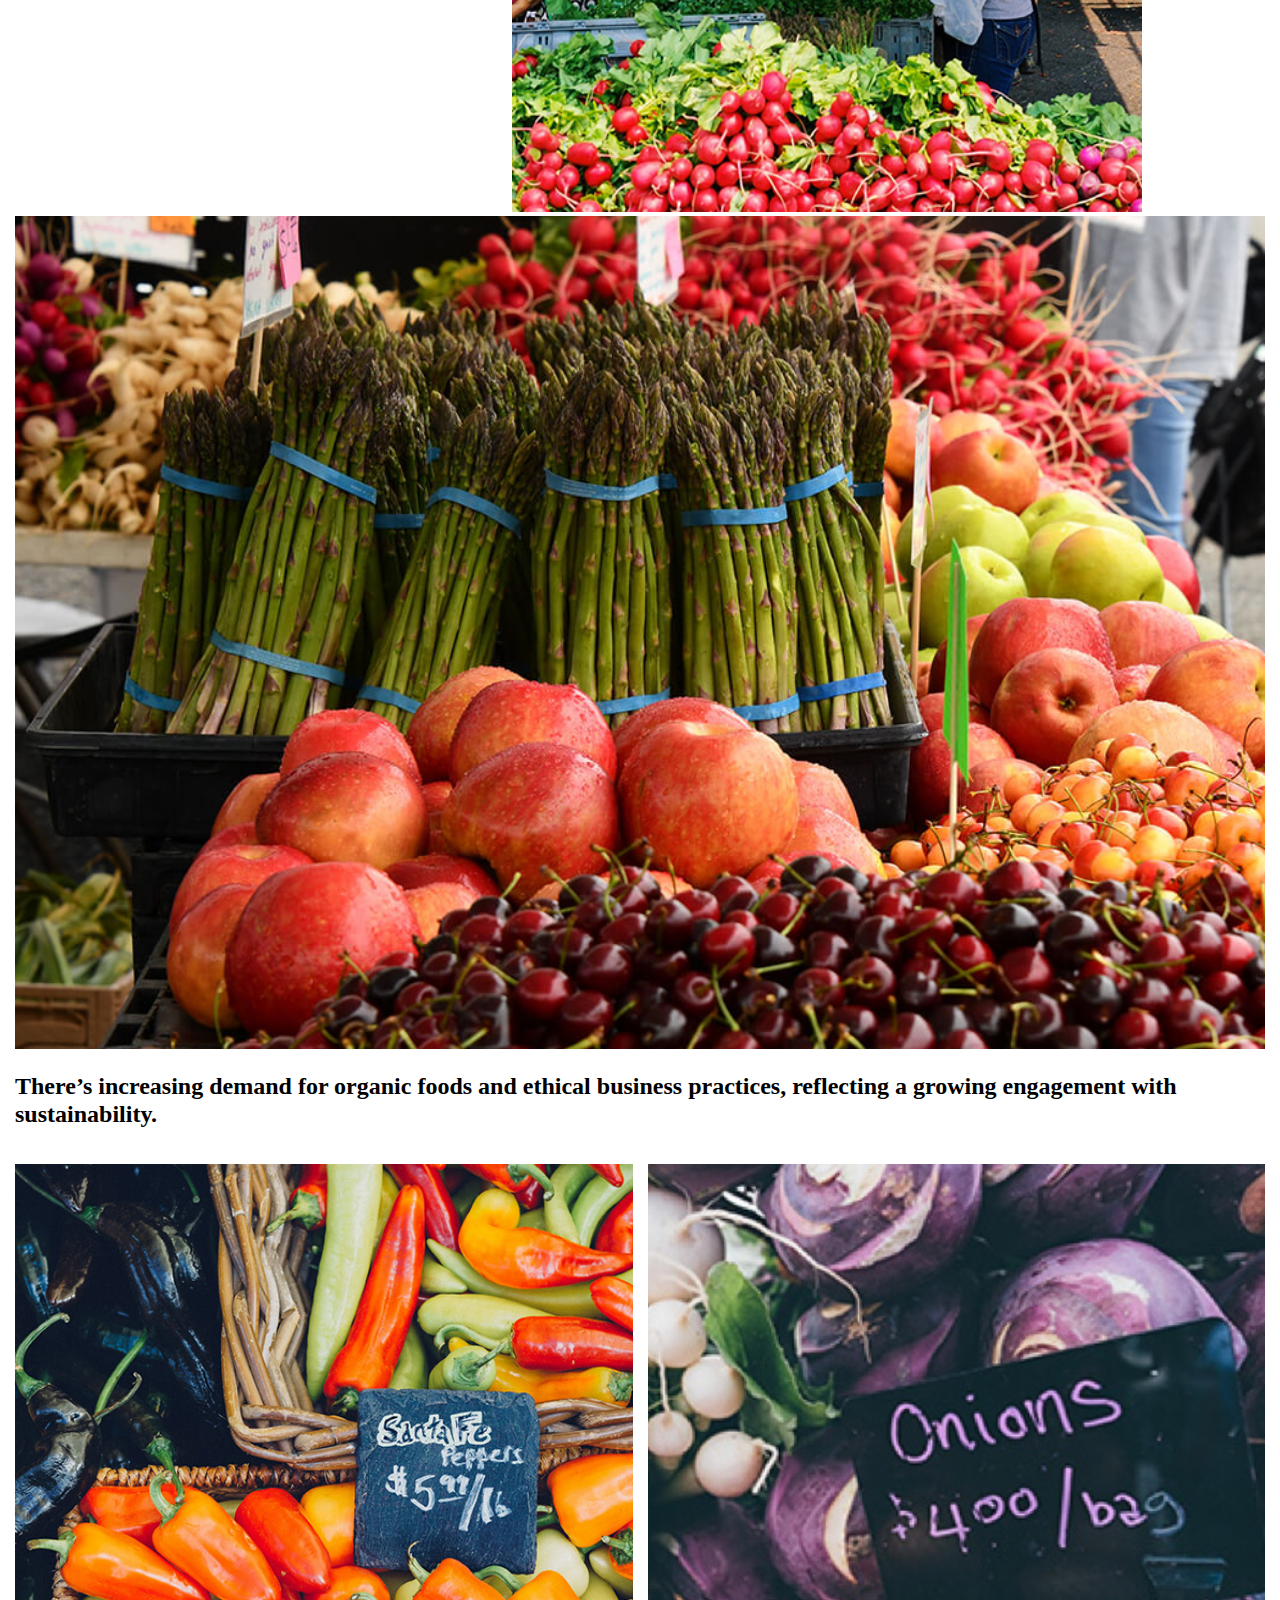
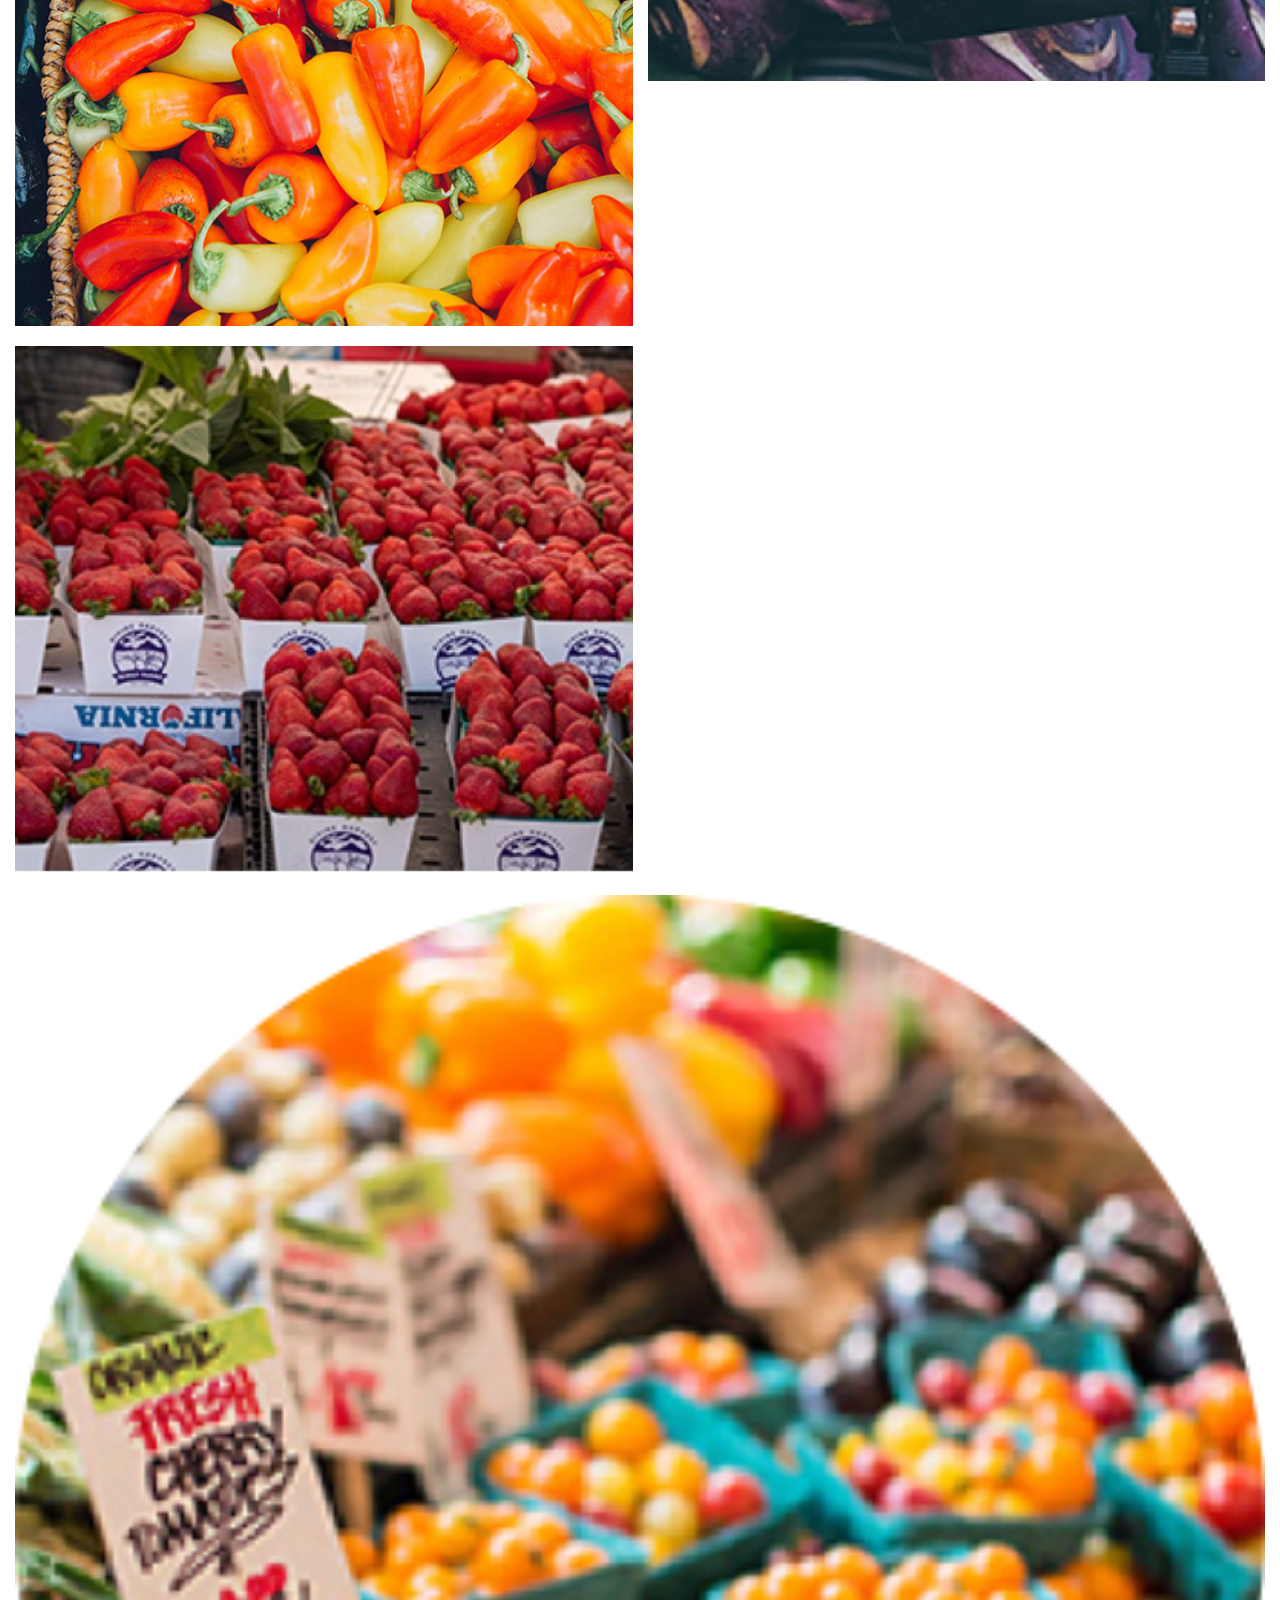
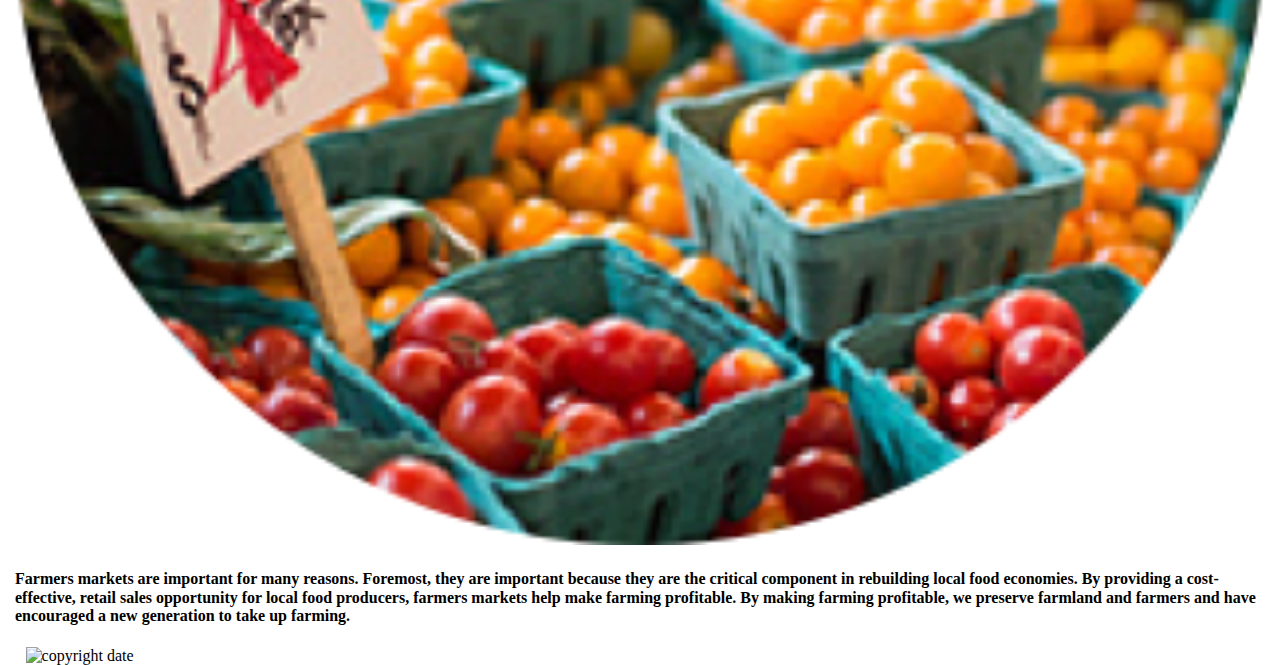
==== commit 89fda45b: "section 2" ====
--- a/deploy/index.html
+++ b/deploy/index.html
@@ -17,16 +17,15 @@
     </section>
     
     <section id="section-2">
-            <div id="section-2-content">
+            <div id="section-2-tablet">
                     <section>
                         <h2>In recent decades</h2>
                         <h4>farmers markets have again assumed their historic role as important social and economic institutions in many of our communities.</h4>
                     </section>
-            </div>
-            <div id="section-2-image">
-                <aside>
-                    <img src="img/section-2/market.png" alt="people shopping at market">
-                </aside>
+        
+                    <aside>
+                        <img src="img/section-2/market.png" alt="people shopping at market">
+                    </aside>
             </div>
            
         </section>
@@ -44,10 +43,10 @@
     <section id="section-4">
                     <ul>
                         <div id="section-4-content">
-                            <li></li><img src="img/section-4/gallery-1.png" alt="peppers"></li>
+                            <li id="g1"><img src="img/section-4/gallery-1.png" alt="peppers"></li>
                         </div>
-                        <li></li><img src="img/section-4/gallery-2.jpg" alt="onions"></li>
-                        <li><img src="img/section-4/gallery-3.jpg" alt="strawberries"></li>
+                        <li id="g2"><img src="img/section-4/gallery-2.jpg" alt="onions"></li>
+                        <li id="g3"><img src="img/section-4/gallery-3.jpg" alt="strawberries"></li>
                     </ul>
                 
                 </section>
--- a/deploy/css/styles.css
+++ b/deploy/css/styles.css
@@ -378,21 +378,23 @@
 /* =============
     Section 2
 ============= */
-#section-2 {
+#section-2 #section-2-tablet {
   display: grid;
   grid-template-columns: 2% auto 2%;
-  grid-template-rows: repeat(2, 1fr);
   grid-template-areas: ". section-2 ."; }
-  #section-2 aside img {
+  @media (min-width: 768px) {
+    #section-2 #section-2-tablet {
+      display: grid;
+      grid-template-columns: 40% auto; } }
+  #section-2 #section-2-tablet aside img {
     width: 100%; }
-  @media (min-width: 768px) {
-    #section-2 #section-2-content {
-      grid-area: section-2; } }
-  @media (min-width: 768px) {
-    #section-2 #section-2-content #section-2-image {
-      display: grid;
-      grid-template-columns: 40% auto 5%;
-      grid-template-areas: "section-2-image . ."; } }
+
+@media (min-width: 768px) {
+  #section-2 #section-2-content {
+    display: grid;
+    grid-template-columns: 15% auto 15%;
+    grid-template-areas: section-2-content; } }
+
 /* =============
     Section 3
 ============= */
@@ -410,8 +412,7 @@
 ============= */
 #section-4 {
   display: grid;
-  grid-gap: 15px;
-  grid-template-columns: repeat(autofit, minmax(100px, 1fr));
+  grid-template-columns: 15px auto 15px;
   grid-template-areas: ". section-4 ."; }
   #section-4 ul {
     grid-area: section-4;
@@ -420,7 +421,7 @@
     @media (min-width: 768px) {
       #section-4 ul {
         grid-template-columns: repeat(2, 1fr);
-        grid-template-areas: "g1"; } }
+        grid-template-areas: "g1" "g2 g3"; } }
     #section-4 ul li img {
       width: 100%; }
     @media (min-width: 768px) {
@@ -432,9 +433,6 @@
     @media (min-width: 768px) {
       #section-4 ul #g3 {
         grid-template-areas: g3; } }
-    @media (min-width: 768px) {
-      #section-4 ul #g4 {
-        grid-template-areas: g4; } }
 /* =============
     Section 5
 ============= */
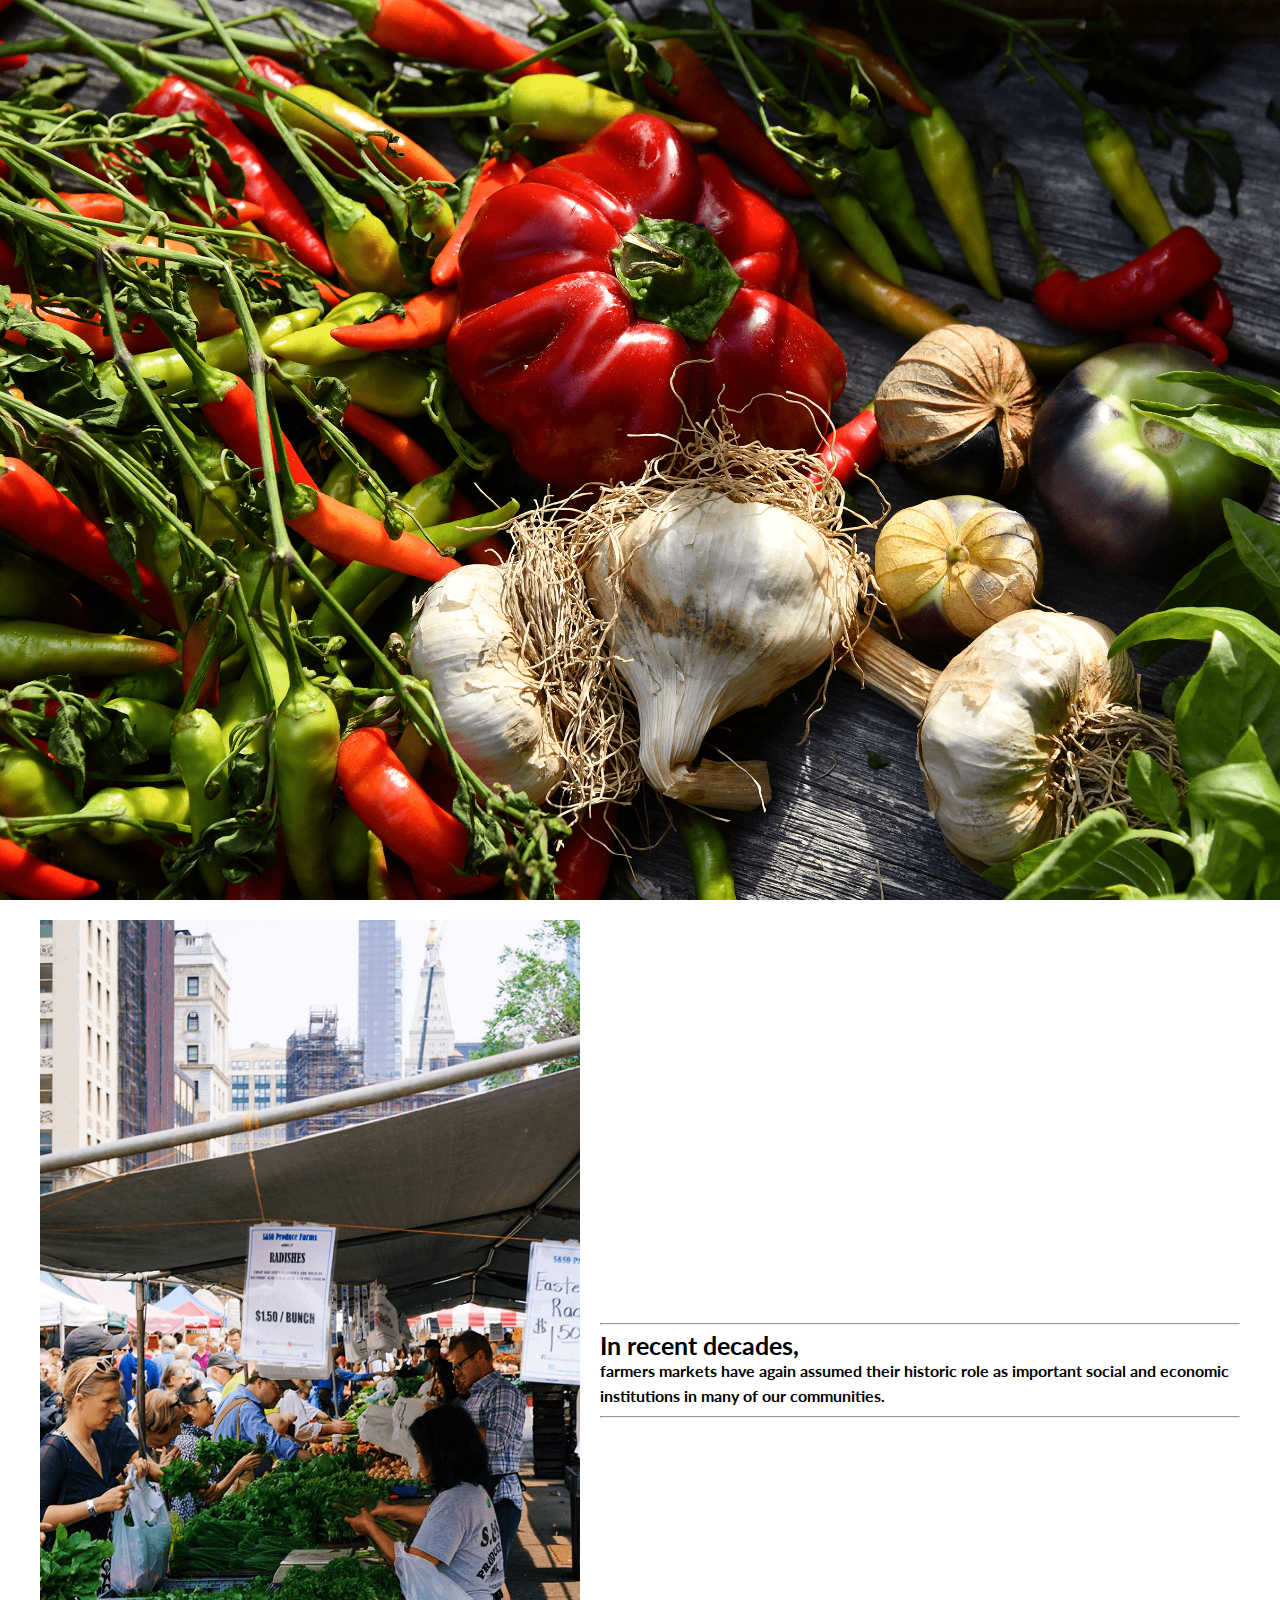
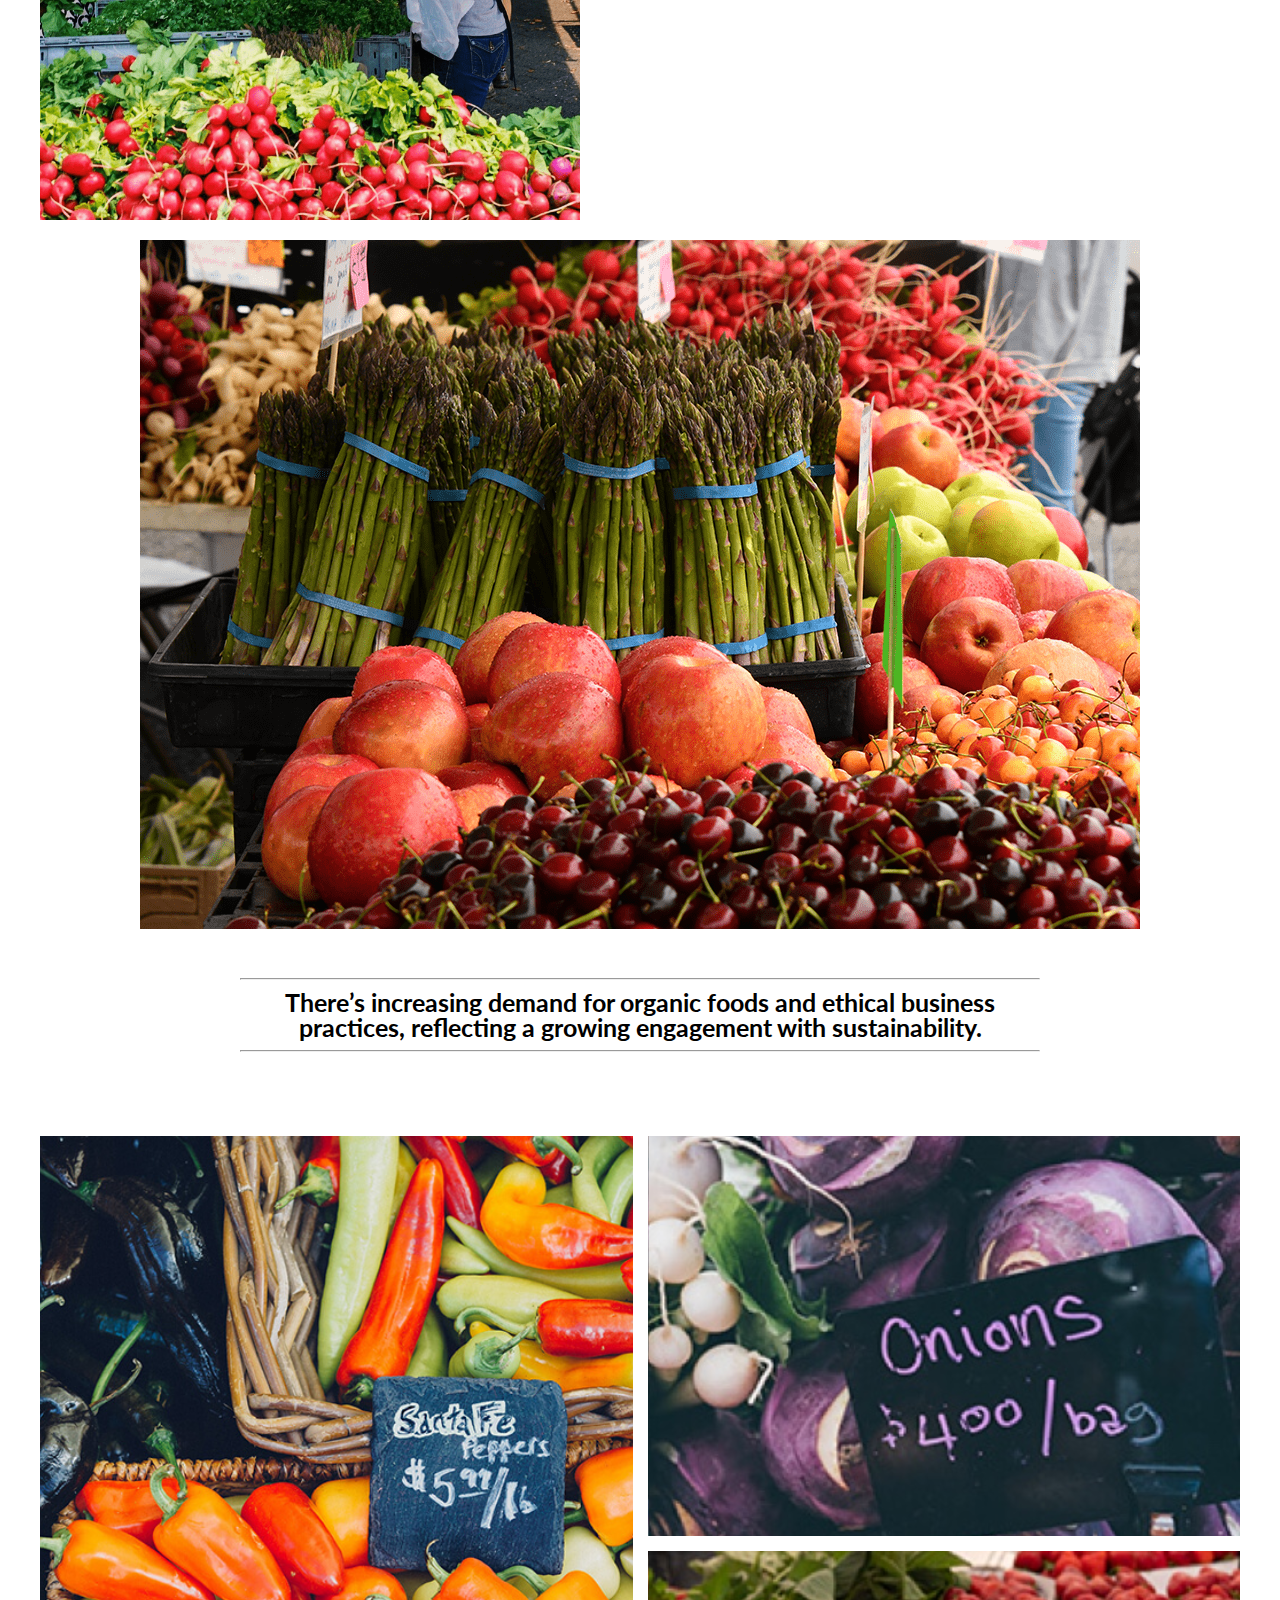
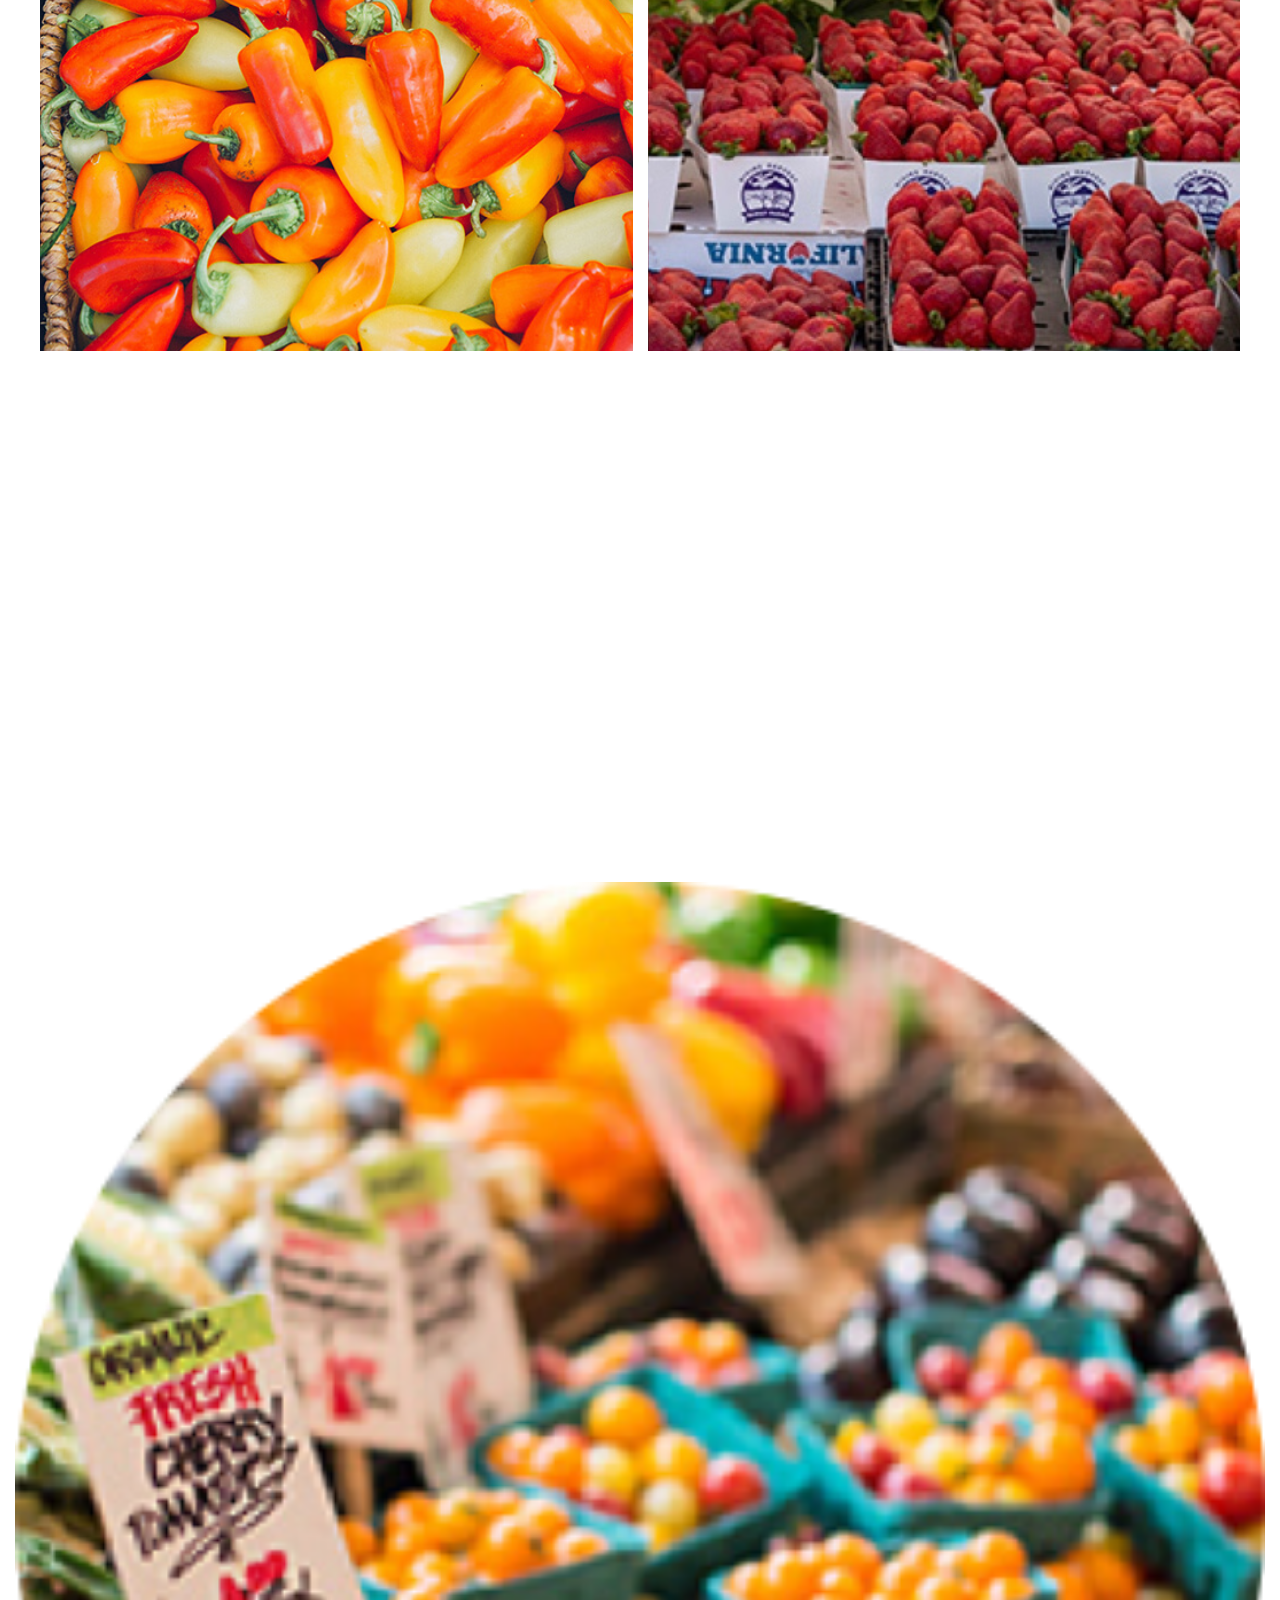
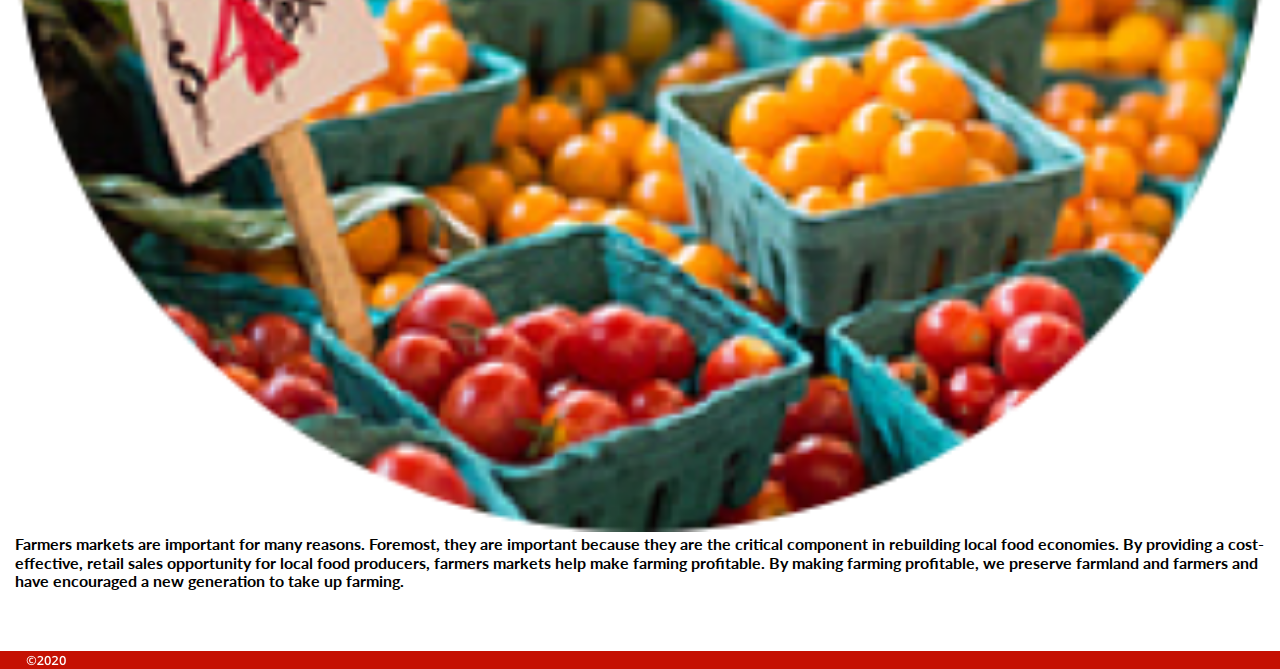
==== commit 2657fb82: "Fixed disconnection from file to CodeKit" ====
--- a/deploy/index.html
+++ b/deploy/index.html
@@ -5,6 +5,8 @@
     <meta charset="UTF-8">
     <meta name="viewport" content="width=device-width, initial-scale=1.0">
     <meta http-equiv="X-UA-Compatible" content="ie=edge">
+    <!-- Google Fonts -->
+    <link href="https://fonts.googleapis.com/css2?family=Lato:wght@300;400;700&display=swap" rel="stylesheet">
     <link rel="stylesheet" href="css/styles.css">
     <title>Week 2 In-Class Demo</title>
 </head>
@@ -12,61 +14,66 @@
 <body>
     <section id="section-1">
     
-            <img src="img/section-1/veggies.png" alt="peppers and onions in box">
+            <!-- <img src="img/section-1/veggies.png" alt="peppers and onions in box"> -->
     
     </section>
     
-    <section id="section-2">
-            <div id="section-2-tablet">
-                    <section>
-                        <h2>In recent decades</h2>
+    <section id="section-2" class="content-spacing">
+            <div id="section-2-content">
+                <section id="section-2-text">
+                    <div id="section-2-text-content">
+                        <hr>
+                        <h2>In recent decades,</h2>
                         <h4>farmers markets have again assumed their historic role as important social and economic institutions in many of our communities.</h4>
-                    </section>
+                        <hr>
+                    </div>
+                </section>
         
-                    <aside>
-                        <img src="img/section-2/market.png" alt="people shopping at market">
-                    </aside>
+                <aside>
+                    <!-- <img src="img/section-2/market.png" alt="people shopping at market"> -->
+                </aside>
             </div>
-           
         </section>
     <section id="section-3">
-                <div id="section-3-content">
-                    <aside>
-                        <img src="img/section-3/hero.png" alt="asparagus and apples">
-                    </aside>
+            
+                <aside>
+                    <!-- <li><img src="img/section-3/hero.png" alt="asparagus and apples"></li> -->
+                </aside>
+              
+            
+            </section>
+    <section id="section-4" class="content-spacing">
                     <section>
+                        <hr>
                         <h2>There’s increasing demand for organic foods and ethical business practices, reflecting a growing engagement with sustainability.</h2>
+                        <hr>
                     </section>
-                </div>
-               
-            </section>
-    <section id="section-4">
-                    <ul>
-                        <div id="section-4-content">
-                            <li id="g1"><img src="img/section-4/gallery-1.png" alt="peppers"></li>
-                        </div>
-                        <li id="g2"><img src="img/section-4/gallery-2.jpg" alt="onions"></li>
-                        <li id="g3"><img src="img/section-4/gallery-3.jpg" alt="strawberries"></li>
-                    </ul>
                 
                 </section>
     <section id="section-5">
-                        <div id="section-5-content">
-                            <aside>
-                                <img src="img/section-5/circle-mask.png" alt="boxes of tomatoes">
-                            </aside>
-                            <section>
-                                <h4>Farmers markets are important for many reasons.  Foremost, they are important because they are the critical component in rebuilding local food economies. By providing a cost-effective, retail sales opportunity for local food producers, farmers markets help make farming profitable. By making farming profitable, we preserve farmland and farmers and have encouraged a new generation to take up farming.</h4>
-                            </section>
-                        </div>
-                       
+                        <ul>
+                            <li id="g1"></li>
+                            <li id="g2"></li>
+                            <li id="g3"></li>
+                        </ul>
                     </section>
-    <footer id="footer">
-                            <div id="footer-content">
-                                <img src="img/footer/@2020.png" alt="copyright date">
+    <section id="section-6" class="content-spacing">
+                            <div id="section-6-content">
+                                <aside>
+                                    <img src="img/section-6/circle-mask.png" alt="boxes of tomatoes">
+                                </aside>
+                                <section>
+                                    <h4>Farmers markets are important for many reasons.  Foremost, they are important because they are the critical component in rebuilding local food economies. By providing a cost-effective, retail sales opportunity for local food producers, farmers markets help make farming profitable. By making farming profitable, we preserve farmland and farmers and have encouraged a new generation to take up farming.</h4>
+                                </section>
                             </div>
                            
-                        </footer>
+                        </section>
+    <footer id="footer">
+                                <div id="footer-content">
+                                    <img src="img/footer/©2020.png" alt="copyright date">
+                                </div>
+                               
+                            </footer>
 
     <!-- jQuery -->
     <script src="https://ajax.googleapis.com/ajax/libs/jquery/3.4.1/jquery.min.js"></script>
--- a/deploy/css/styles.css
+++ b/deploy/css/styles.css
@@ -332,9 +332,27 @@
   @media (min-width: 992px) {
     .show-for-lg {
       display: block; } }
+.content-spacing {
+  margin: 60px 0px; }
+  @media (min-width: 768px) {
+    .content-spacing {
+      margin-top: 60px; } }
+  @media (min-width: 992px) {
+    .content-spacing {
+      margin-top: 80px; } }
+  @media (min-width: 1200px) {
+    .content-spacing {
+      margin-top: 100px; } }
 /* =============
     Typography
 ============= */
+body {
+  font-family: 'Lato', sans-serif; }
+
+h1, h2, h3, h4, h5, h6, p, figure {
+  margin: 0;
+  padding: 0; }
+
 /* =============
     Buttons
 ============= */
@@ -363,6 +381,7 @@
     Footer
 ============= */
 #footer {
+  background-color: #C51103;
   display: grid;
   grid-template-columns: 2% auto 2%;
   grid-template-areas: ". footer ."; }
@@ -372,75 +391,156 @@
 /* =============
     Section 1
 ============= */
-#section-1 img {
-  width: 100%; }
-
+#section-1 {
+  background-image: url("../img/section-1/veggies.png");
+  background-size: cover;
+  background-repeat: no-repeat;
+  background-position: right;
+  background-origin: center;
+  height: 40vh; }
+  @media (min-width: 768px) {
+    #section-1 {
+      height: 10vh; } }
+  @media (min-width: 992px) {
+    #section-1 {
+      height: 100vh; } }
+  @media (min-width: 1200px) {
+    #section-1 {
+      height: 100vh; } }
 /* =============
     Section 2
 ============= */
-#section-2 #section-2-tablet {
+#section-2 {
+  margin: 20px; }
+  @media (min-width: 1200px) {
+    #section-2 {
+      display: grid;
+      grid-template-columns: auto 1200px auto;
+      grid-template-areas: ". section-2 ."; } }
+  @media (min-width: 768px) {
+    #section-2 #section-2-content {
+      display: grid;
+      grid-template-columns: 45% auto;
+      grid-template-areas: "section-2-img section-2-content"; } }
+  @media (min-width: 1200px) {
+    #section-2 #section-2-content {
+      grid-area: section-2; } }
+  #section-2 #section-2-content #section-2-text {
+    display: grid;
+    grid-template-columns: 10px auto 10px;
+    grid-area: ". section-2-text .";
+    margin: 20px 0 20px; }
+    #section-2 #section-2-content #section-2-text h2 {
+      font-size: 1.5625rem;
+      line-height: 1.5625rem; }
+    #section-2 #section-2-content #section-2-text h4 {
+      font-size: 1rem;
+      line-height: 1.5625rem; }
+    @media (min-width: 768px) {
+      #section-2 #section-2-content #section-2-text {
+        grid-area: section-2-content; } }
+    #section-2 #section-2-content #section-2-text #section-2-text-content {
+      grid-area: section-2-text; }
+  #section-2 #section-2-content aside {
+    background-image: url("../img/section-2/market.png");
+    background-size: cover;
+    background-position: top;
+    background-origin: center;
+    background-repeat: no-repeat;
+    width: 100%;
+    height: 100vh; }
+
+/* =============
+    Section 3
+============= */
+#section-3 aside {
+  background-image: url("../img/section-3/hero.png");
+  background-position: top;
+  background-repeat: no-repeat;
+  height: 80vh; }
+
+@media (min-width: 768px) {
+  #section-3 {
+    height: 45vh; } }
+
+@media (min-width: 768px) {
+  #section-3 {
+    height: 70vh; } }
+
+@media (min-width: 1200px) {
+  #section-3 {
+    grid-template-columns: auto 1200px auto; } }
+
+/* =============
+    Section 4
+============= */
+#section-4 {
   display: grid;
-  grid-template-columns: 2% auto 2%;
-  grid-template-areas: ". section-2 ."; }
+  grid-template-columns: 10px auto 10px;
+  grid-template-areas: ". section-4 ."; }
+  @media (min-width: 1200px) {
+    #section-4 {
+      display: grid;
+      grid-template-columns: auto 800px auto; } }
+  #section-4 section {
+    grid-area: section-4; }
+    #section-4 section h2 {
+      margin: 10px 40px;
+      font-size: 1.5625rem;
+      line-height: 1.5625rem;
+      text-align: center; }
+
+/* =============
+    Section 5
+============= */
+@media (min-width: 1200px) {
+  #section-5 {
+    display: grid;
+    grid-template-areas: ". section-5 .";
+    grid-template-columns: auto 1200px auto; } }
+
+#section-5 ul {
+  display: grid;
+  gap: 15px;
+  grid-template-rows: repeat(3, 400px); }
   @media (min-width: 768px) {
-    #section-2 #section-2-tablet {
-      display: grid;
-      grid-template-columns: 40% auto; } }
-  #section-2 #section-2-tablet aside img {
-    width: 100%; }
-
-@media (min-width: 768px) {
-  #section-2 #section-2-content {
-    display: grid;
-    grid-template-columns: 15% auto 15%;
-    grid-template-areas: section-2-content; } }
-
-/* =============
-    Section 3
-============= */
-#section-3 {
+    #section-5 ul {
+      grid-template-columns: repeat(2, 1fr);
+      grid-template-rows: repeat(3, 400px);
+      grid-template-areas: "g1 g1" "g1 g1" "g2 g3"; } }
+  @media (min-width: 992px) {
+    #section-5 ul {
+      grid-template-areas: "g1 g2" "g1 g3";
+      grid-template-columns: repeat(2, 1fr); } }
+  @media (min-width: 1200px) {
+    #section-5 ul {
+      grid-area: section-5; } }
+  #section-5 ul li {
+    background-position: center;
+    background-size: cover; }
+  #section-5 ul #g1 {
+    background-image: url("../img/section-5/gallery-1.png"); }
+    @media (min-width: 768px) {
+      #section-5 ul #g1 {
+        grid-area: g1; } }
+  #section-5 ul #g2 {
+    background-image: url("../img/section-5/gallery-2.jpg"); }
+    @media (min-width: 768px) {
+      #section-5 ul #g2 {
+        grid-area: g2; } }
+  #section-5 ul #g3 {
+    background-image: url("../img/section-5/gallery-3.jpg"); }
+    @media (min-width: 768px) {
+      #section-5 ul #g3 {
+        grid-area: g3; } }
+/* =============
+    Section 6
+============= */
+#section-6 {
   display: grid;
   grid-template-columns: 15px auto 15px;
-  grid-template-areas: ". section-3 ."; }
-  #section-3 aside img {
+  grid-template-areas: ". section-6 ."; }
+  #section-6 aside img {
     width: 100%; }
-  #section-3 #section-3-content {
-    grid-area: section-3; }
-
-/* =============
-    Section 4
-============= */
-#section-4 {
-  display: grid;
-  grid-template-columns: 15px auto 15px;
-  grid-template-areas: ". section-4 ."; }
-  #section-4 ul {
-    grid-area: section-4;
-    display: grid;
-    gap: 15px; }
-    @media (min-width: 768px) {
-      #section-4 ul {
-        grid-template-columns: repeat(2, 1fr);
-        grid-template-areas: "g1" "g2 g3"; } }
-    #section-4 ul li img {
-      width: 100%; }
-    @media (min-width: 768px) {
-      #section-4 ul #g1 {
-        grid-template-areas: g1; } }
-    @media (min-width: 768px) {
-      #section-4 ul #g2 {
-        grid-template-areas: g2; } }
-    @media (min-width: 768px) {
-      #section-4 ul #g3 {
-        grid-template-areas: g3; } }
-/* =============
-    Section 5
-============= */
-#section-5 {
-  display: grid;
-  grid-template-columns: 15px auto 15px;
-  grid-template-areas: ". section-5 ."; }
-  #section-5 aside img {
-    width: 100%; }
-  #section-5 #section-5-content {
-    grid-area: section-5; }
+  #section-6 #section-6-content {
+    grid-area: section-6; }
